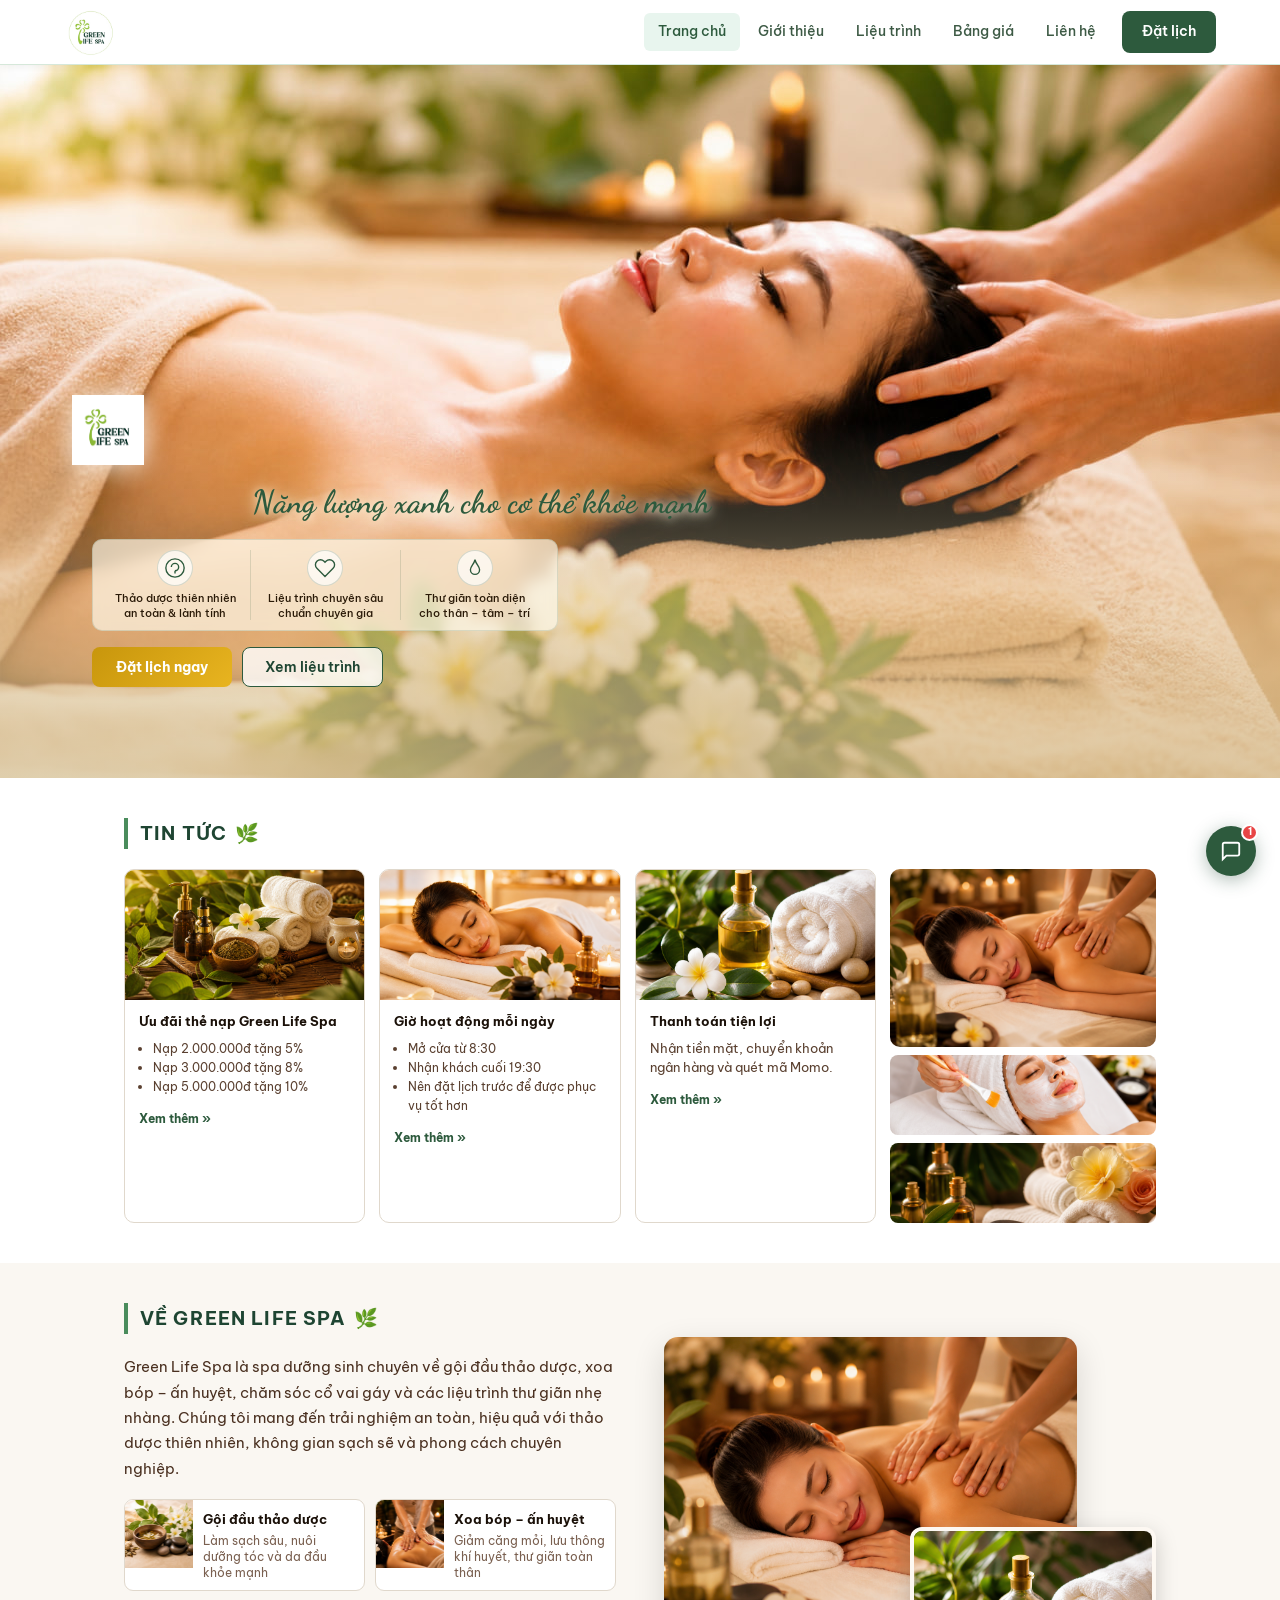
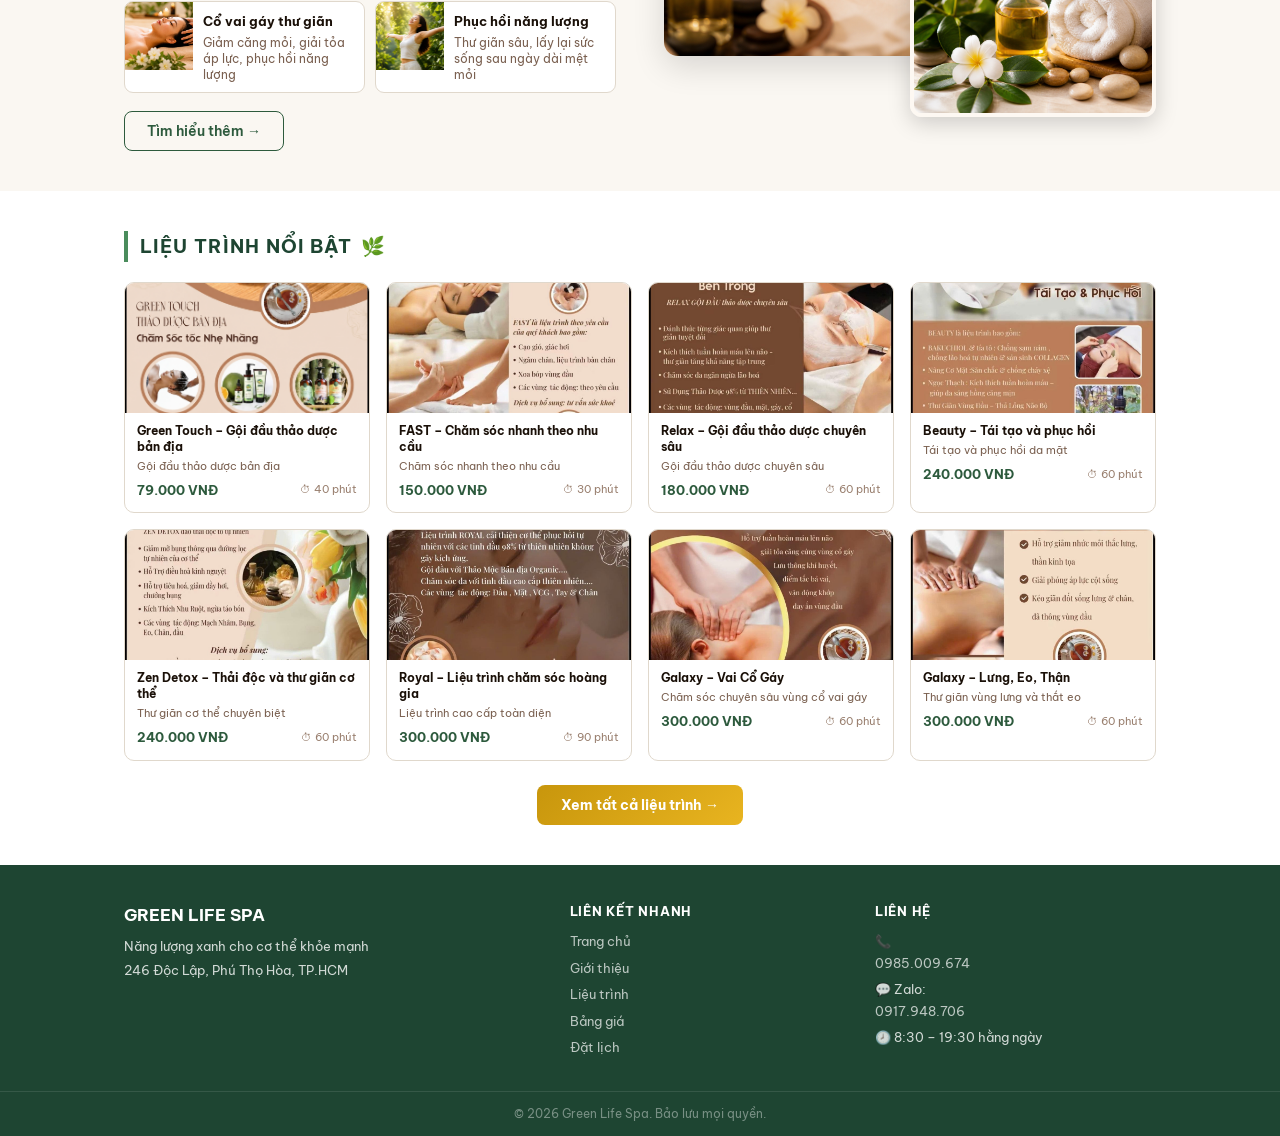
==== index.html @ a1acf661 "Replace logo image with wordmark" ====
<!DOCTYPE html>
<html lang="vi">
<head>
<meta charset="UTF-8"/>
<meta name="viewport" content="width=device-width,initial-scale=1.0"/>
<title>Green Life Spa | Năng lượng xanh cho cơ thể khỏe mạnh</title>
<meta name="description" content="Green Life Spa – spa dưỡng sinh chuyên gội đầu thảo dược, xoa bóp, ấn huyệt, chăm sóc cổ vai gáy. 246 Độc Lập, Phú Thọ Hòa, TP.HCM.">
<link rel="preconnect" href="https://fonts.googleapis.com">
<link rel="preconnect" href="https://fonts.gstatic.com" crossorigin>
<link href="https://fonts.googleapis.com/css2?family=Be+Vietnam+Pro:ital,wght@0,300;0,400;0,500;0,600;0,700;1,400;1,500&family=Playfair+Display:ital,wght@0,600;0,700;0,800;1,600&family=Dancing+Script:wght@600;700&display=swap" rel="stylesheet">
<link rel="stylesheet" href="style.css?v=2"/>
</head>
<body>

<!-- HEADER -->
<header id="siteHeader">
  <div class="header-inner">
    <a class="logo" href="#" onclick="navigate('home');return false;">
      <img src="assets/greenlife-logo.jpg" alt="Green Life Spa" class="logo-img">
    </a>
    <button class="hamburger" id="hamburger" onclick="toggleMobileMenu()" aria-label="Menu">
      <span></span><span></span><span></span>
    </button>
    <nav class="main-nav" id="mainNav">
      <a class="nav-link active" data-page="home"     href="#" onclick="navigate('home');return false;">Trang chủ</a>
      <a class="nav-link"       data-page="about"    href="#" onclick="navigate('about');return false;">Giới thiệu</a>
      <a class="nav-link"       data-page="services" href="#" onclick="navigate('services');return false;">Liệu trình</a>
      <a class="nav-link"       data-page="pricing"  href="#" onclick="navigate('pricing');return false;">Bảng giá</a>
      <a class="nav-link"       data-page="contact"  href="#" onclick="navigate('contact');return false;">Liên hệ</a>
      <a class="btn-book" href="#" onclick="navigate('contact');return false;">Đặt lịch</a>
    </nav>
  </div>
</header>

<!-- ══ PAGE: TRANG CHỦ ══ -->
<div class="page active" id="page-home">

  <!-- ── HERO: dùng ảnh composite làm nền, slogan & badges bên dưới logo ── -->
  <section class="hero3">
    <div class="hero3-bg">
      <img src="assets/spa-hero-final.png" alt="Green Life Spa" class="hero3-img">
      <div class="hero3-overlay"></div>
    </div>
    <div class="hero3-content">
      <div class="hero3-inner">

        <!-- Spacer: đẩy nội dung xuống dưới logo trong ảnh (tự ẩn trên mobile) -->
        <div class="hero3-logo-spacer"></div>

        <!-- Slogan chữ thảo -->
        <img
  src="assets/greenlife-wordmark.png"
  alt="Green Life Spa"
  class="hero3-logo-wm"
/>
        <p class="hero3-cursive">Năng lượng xanh cho cơ thể khỏe mạnh</p>

        <!-- 3 đặc điểm -->
        <div class="hero3-feats">
          <div class="h3f">
            <div class="h3f-icon">
              <svg width="22" height="22" viewBox="0 0 24 24" fill="none" stroke="#2d5a3d" stroke-width="1.5"><path d="M12 22C6.5 22 2 17.5 2 12S6.5 2 12 2s10 4.5 10 10-4.5 10-10 10z"/><path d="M8 11c0-2.2 1.8-4 4-4s4 1.8 4 4-1.8 4-4 4"/><path d="M12 15v3"/></svg>
            </div>
            <span>Thảo dược thiên nhiên<br>an toàn &amp; lành tính</span>
          </div>
          <div class="h3f-divider"></div>
          <div class="h3f">
            <div class="h3f-icon">
              <svg width="22" height="22" viewBox="0 0 24 24" fill="none" stroke="#2d5a3d" stroke-width="1.5"><path d="M20.84 4.61a5.5 5.5 0 00-7.78 0L12 5.67l-1.06-1.06a5.5 5.5 0 00-7.78 7.78l1.06 1.06L12 21.23l7.78-7.78 1.06-1.06a5.5 5.5 0 000-7.78z"/></svg>
            </div>
            <span>Liệu trình chuyên sâu<br>chuẩn chuyên gia</span>
          </div>
          <div class="h3f-divider"></div>
          <div class="h3f">
            <div class="h3f-icon">
              <svg width="22" height="22" viewBox="0 0 24 24" fill="none" stroke="#2d5a3d" stroke-width="1.5"><path d="M12 3c-1.2 5.4-5 7-5 11a5 5 0 0010 0c0-4-3.8-5.6-5-11z"/></svg>
            </div>
            <span>Thư giãn toàn diện<br>cho thân – tâm – trí</span>
          </div>
        </div>

        <div class="hero3-actions">
          <button class="btn-gold" onclick="navigate('contact')">Đặt lịch ngay</button>
          <button class="btn-outline-hero" onclick="navigate('services')">Xem liệu trình</button>
        </div>

      </div>
    </div>
    <div class="hero3-infobar">
      <div class="h3ib">
        <svg width="13" height="13" viewBox="0 0 24 24" fill="none" stroke="currentColor" stroke-width="2"><circle cx="12" cy="10" r="3"/><path d="M12 2C8.13 2 5 5.13 5 9c0 5.25 7 13 7 13s7-7.75 7-13c0-3.87-3.13-7-7-7z"/></svg>
        Slogan: Năng lượng xanh cho cơ thể khỏe mạnh
      </div>
      <div class="h3ib">
        <svg width="13" height="13" viewBox="0 0 24 24" fill="none" stroke="currentColor" stroke-width="2"><rect x="3" y="4" width="18" height="18" rx="2"/><line x1="16" y1="2" x2="16" y2="6"/><line x1="8" y1="2" x2="8" y2="6"/><line x1="3" y1="10" x2="21" y2="10"/></svg>
        Đặt lịch trước để Green Life Spa phục vụ chu đáo hơn
      </div>
    </div>
  </section>

  <!-- ── TIN TỨC ── -->
  <section class="sec-home">
    <div class="container">
      <h2 class="home-heading">TIN TỨC <span>🌿</span></h2>
      <div class="news-row">

        <article class="news-item" onclick="openModal('uu-dai')">
          <div class="ni-img"><img src="assets/spa-herbal-setup.png" alt="Ưu đãi thẻ nạp" loading="lazy"></div>
          <div class="ni-body">
            <h4>Ưu đãi thẻ nạp Green Life Spa</h4>
            <ul>
              <li>Nạp 2.000.000đ tặng 5%</li>
              <li>Nạp 3.000.000đ tặng 8%</li>
              <li>Nạp 5.000.000đ tặng 10%</li>
            </ul>
            <span class="ni-more">Xem thêm »</span>
          </div>
        </article>

        <article class="news-item" onclick="openModal('gio-mo-cua')">
          <div class="ni-img"><img src="assets/spa-relaxing.png" alt="Giờ hoạt động" loading="lazy"></div>
          <div class="ni-body">
            <h4>Giờ hoạt động mỗi ngày</h4>
            <ul>
              <li>Mở cửa từ 8:30</li>
              <li>Nhận khách cuối 19:30</li>
              <li>Nên đặt lịch trước để được phục vụ tốt hơn</li>
            </ul>
            <span class="ni-more">Xem thêm »</span>
          </div>
        </article>

        <article class="news-item" onclick="openModal('thanh-toan')">
          <div class="ni-img"><img src="assets/spa-products.png" alt="Thanh toán" loading="lazy"></div>
          <div class="ni-body">
            <h4>Thanh toán tiện lợi</h4>
            <p>Nhận tiền mặt, chuyển khoản ngân hàng và quét mã Momo.</p>
            <span class="ni-more">Xem thêm »</span>
          </div>
        </article>

        <div class="news-gallery3">
          <div class="ng3-big"><img src="assets/spa-massage.png" alt="Liệu trình massage" loading="lazy"></div>
          <div class="ng3-sm"><img src="assets/spa-facial.png" alt="Chăm sóc da mặt" loading="lazy"></div>
          <div class="ng3-sm"><img src="assets/spa-setup.png" alt="Không gian spa" loading="lazy"></div>
        </div>

      </div>
    </div>
  </section>

  <!-- ── VỀ GREEN LIFE SPA ── -->
  <section class="sec-home sec-about-bg">
    <div class="container">
      <div class="about-2col">
        <!-- Trái: chữ + features -->
        <div class="ab2-text">
          <h2 class="home-heading">VỀ GREEN LIFE SPA <span>🌿</span></h2>
          <p class="ab2-desc">Green Life Spa là spa dưỡng sinh chuyên về gội đầu thảo dược, xoa bóp – ấn huyệt, chăm sóc cổ vai gáy và các liệu trình thư giãn nhẹ nhàng. Chúng tôi mang đến trải nghiệm an toàn, hiệu quả với thảo dược thiên nhiên, không gian sạch sẽ và phong cách chuyên nghiệp.</p>
          <div class="ab2-feats">
            <div class="ab2f">
              <div class="ab2f-img"><img src="assets/spa-herbs.png" alt="Thảo dược" loading="lazy"></div>
              <div class="ab2f-txt"><b>Gội đầu thảo dược</b><small>Làm sạch sâu, nuôi dưỡng tóc và da đầu khỏe mạnh</small></div>
            </div>
            <div class="ab2f">
              <div class="ab2f-img"><img src="assets/spa-back-massage.png" alt="Xoa bóp" loading="lazy"></div>
              <div class="ab2f-txt"><b>Xoa bóp – ấn huyệt</b><small>Giảm căng mỏi, lưu thông khí huyết, thư giãn toàn thân</small></div>
            </div>
            <div class="ab2f">
              <div class="ab2f-img"><img src="assets/spa-hero.png" alt="Cổ vai gáy" loading="lazy"></div>
              <div class="ab2f-txt"><b>Cổ vai gáy thư giãn</b><small>Giảm căng mỏi, giải tỏa áp lực, phục hồi năng lượng</small></div>
            </div>
            <div class="ab2f">
              <div class="ab2f-img"><img src="assets/spa-energy.png" alt="Phục hồi năng lượng" loading="lazy"></div>
              <div class="ab2f-txt"><b>Phục hồi năng lượng</b><small>Thư giãn sâu, lấy lại sức sống sau ngày dài mệt mỏi</small></div>
            </div>
          </div>
          <button class="btn-outline" onclick="navigate('about')">Tìm hiểu thêm →</button>
        </div>
        <!-- Phải: ảnh chồng nhau -->
        <div class="ab2-imgs">
          <img class="ab2-main" src="assets/spa-massage.png" alt="Liệu trình massage">
          <img class="ab2-accent" src="assets/spa-products.png" alt="Sản phẩm thảo dược">
        </div>
      </div>
    </div>
  </section>

  <!-- ── LIỆU TRÌNH NỔI BẬT ── -->
  <section class="sec-home">
    <div class="container">
      <h2 class="home-heading">LIỆU TRÌNH NỔI BẬT <span>🌿</span></h2>
      <div class="feat-grid" id="featuredGrid"></div>
      <div class="home-cta">
        <button class="btn-gold" onclick="navigate('services')">Xem tất cả liệu trình →</button>
      </div>
    </div>
  </section>

</div><!-- /page-home -->


<!-- ══ PAGE: GIỚI THIỆU ══ -->
<div class="page" id="page-about">
  <div class="page-banner">
    <div class="container">
      <div class="breadcrumb"><a href="#" onclick="navigate('home');return false;">Trang chủ</a> / Giới thiệu</div>
      <h1>Về Green Life Spa</h1>
      <p>Spa dưỡng sinh – thư giãn tự nhiên – chuyên nghiệp</p>
    </div>
  </div>
  <div class="container page-body">

    <!-- Intro 2 cột: chữ + ảnh không gian -->
    <div class="about-hero-row">
      <div class="about-hero-text">
        <h2>Chúng tôi là ai?</h2>
        <p>Green Life Spa là spa dưỡng sinh tại <strong>246 Độc Lập, Phường Phú Thọ Hòa, TP.HCM</strong> – chuyên về gội đầu thảo dược, xoa bóp, ấn huyệt và chăm sóc các vùng cơ thể thường bị căng mỏi như cổ vai gáy, lưng, eo, tay chân.</p>
        <p>Phong cách thương hiệu: nhẹ nhàng, thư giãn, sạch sẽ, gần gũi thiên nhiên và chuyên nghiệp. Chúng tôi tạo cảm giác chăm sóc sức khỏe an toàn, dễ chịu – không phô trương.</p>
        <p>Mỗi liệu trình đều được thực hiện bằng tay, kết hợp thảo dược thiên nhiên và kỹ thuật ấn huyệt truyền thống, giúp cơ thể thư giãn sâu và phục hồi năng lượng sau một ngày dài.</p>
      </div>
      <div class="about-hero-imgs">
        <img class="ahi-main" src="assets/spa-massage.png" alt="Không gian thư giãn Green Life Spa">
        <img class="ahi-sub"  src="assets/spa-herbal-setup.png" alt="Liệu trình thảo dược">
      </div>
    </div>

    <!-- 4 giá trị cốt lõi – ảnh spa thật, không poster -->
    <div class="about-section-title">Điểm nổi bật của chúng tôi</div>
    <div class="value-grid">
      <div class="value-card">
        <div class="vc-img"><img src="assets/spa-herbs.png" alt="Thảo dược thiên nhiên"></div>
        <div class="vc-body"><h4>Thiên nhiên &amp; an toàn</h4><p>Sử dụng nguyên liệu thảo dược thiên nhiên, không hóa chất, an toàn cho mọi loại da và sức khỏe.</p></div>
      </div>
      <div class="value-card">
        <div class="vc-img"><img src="assets/spa-back-massage.png" alt="Tay nghề chuyên nghiệp"></div>
        <div class="vc-body"><h4>Tay nghề chuyên nghiệp</h4><p>Kỹ thuật viên được đào tạo bài bản về huyệt đạo và các vùng cơ thể thường bị căng mỏi.</p></div>
      </div>
      <div class="value-card">
        <div class="vc-img"><img src="assets/spa-setup.png" alt="Không gian thư thái"></div>
        <div class="vc-body"><h4>Không gian thư thái</h4><p>Không gian yên tĩnh, hài hòa, sạch sẽ – phù hợp để nghỉ ngơi và phục hồi năng lượng.</p></div>
      </div>
      <div class="value-card">
        <div class="vc-img"><img src="assets/spa-relaxing.png" alt="Tận tâm phục vụ"></div>
        <div class="vc-body"><h4>Tận tâm phục vụ</h4><p>Luôn lắng nghe và tư vấn phù hợp với tình trạng sức khỏe của từng khách hàng.</p></div>
      </div>
    </div>

    <!-- Thông tin liên hệ -->
    <div class="contact-bar-full">
      <div>📍 246 Độc Lập, Phường Phú Thọ Hòa, TP.HCM</div>
      <div>📞 <a href="tel:0985009674">0985.009.674</a></div>
      <div>💬 Zalo: <a href="https://zalo.me/0917948706">0917.948.706</a></div>
      <div>🕗 8:30 – 19:30 hằng ngày</div>
    </div>
    <div class="sec-cta">
      <button class="btn-green" onclick="navigate('contact')">Đặt lịch ngay →</button>
    </div>

  </div>
</div>


<!-- ══ PAGE: LIỆU TRÌNH (gộp cả Menu) ══ -->
<div class="page" id="page-services">
  <div class="page-banner">
    <div class="container">
      <div class="breadcrumb"><a href="#" onclick="navigate('home');return false;">Trang chủ</a> / Liệu trình</div>
      <h1>Tất cả liệu trình</h1>
      <p>10 liệu trình chăm sóc sức khỏe nhẹ nhàng, tự nhiên và chuyên nghiệp</p>
    </div>
  </div>
  <div class="container page-body">
    <div class="services-full" id="servicesFull"></div>

    <!-- Thông tin bổ sung (trước là Menu) -->
    <div class="menu-info-row" style="margin-top:40px">
      <div class="mi-card">
        <h4>🎁 Gói tín dụng ưu đãi</h4>
        <ul>
          <li>Nạp từ 2.000.000đ → <b>ưu đãi 5%</b></li>
          <li>Nạp từ 3.000.000đ → <b>ưu đãi 8%</b></li>
          <li>Nạp từ 5.000.000đ → <b>ưu đãi 10%</b></li>
        </ul>
      </div>
      <div class="mi-card">
        <h4>💳 Thanh toán</h4>
        <ul>
          <li>Tiền mặt</li>
          <li>Chuyển khoản ngân hàng</li>
          <li>Momo</li>
        </ul>
      </div>
      <div class="mi-card">
        <h4>🕗 Giờ hoạt động</h4>
        <ul>
          <li>Mở cửa: <b>8:30</b> hằng ngày</li>
          <li>Nhận khách cuối: <b>19:30</b></li>
          <li>Nên đặt lịch trước</li>
        </ul>
      </div>
    </div>

    <div class="sec-cta">
      <button class="btn-green" onclick="navigate('contact')">Đặt lịch ngay →</button>
    </div>
  </div>
</div>


<!-- ══ PAGE: BẢNG GIÁ ══ -->
<div class="page" id="page-pricing">
  <div class="page-banner">
    <div class="container">
      <div class="breadcrumb"><a href="#" onclick="navigate('home');return false;">Trang chủ</a> / Bảng giá</div>
      <h1>Bảng giá dịch vụ</h1>
      <p>Minh bạch – Rõ ràng – Không phát sinh chi phí ẩn</p>
    </div>
  </div>
  <div class="container page-body">
    <div class="price-wrap" id="priceWrap"></div>
    <div class="price-note">
      <svg width="15" height="15" viewBox="0 0 24 24" fill="none" stroke="currentColor" stroke-width="2"><circle cx="12" cy="12" r="10"/><path d="M12 16v-4M12 8h.01"/></svg>
      Giá trên chưa bao gồm dịch vụ bổ sung (chườm thảo dược, ngải cứu, hồng quang cứu). Kỹ thuật viên sẽ tư vấn trước mỗi buổi chăm sóc.
    </div>
    <div class="credit-section">
      <h3>Gói tín dụng ưu đãi</h3>
      <div class="credit-cards">
        <div class="credit-card"><div class="cc-amount">2.000.000 VNĐ</div><div class="cc-bonus">Tặng thêm 5%</div><button class="btn-outline-sm" onclick="navigate('contact')">Đăng ký</button></div>
        <div class="credit-card cc-featured"><div class="cc-badge">Phổ biến</div><div class="cc-amount">3.000.000 VNĐ</div><div class="cc-bonus">Tặng thêm 8%</div><button class="btn-green-sm" onclick="navigate('contact')">Đăng ký</button></div>
        <div class="credit-card"><div class="cc-amount">5.000.000 VNĐ</div><div class="cc-bonus">Tặng thêm 10%</div><button class="btn-outline-sm" onclick="navigate('contact')">Đăng ký</button></div>
      </div>
    </div>
    <div class="sec-cta"><button class="btn-green" onclick="navigate('contact')">Đặt lịch ngay →</button></div>
  </div>
</div>




<!-- ══ PAGE: LIÊN HỆ ══ -->
<div class="page" id="page-contact">
  <div class="page-banner">
    <div class="container">
      <div class="breadcrumb"><a href="#" onclick="navigate('home');return false;">Trang chủ</a> / Liên hệ</div>
      <h1>Liên hệ &amp; Đặt lịch</h1>
      <p>Đặt lịch trước để Green Life Spa chuẩn bị tốt nhất cho bạn</p>
    </div>
  </div>
  <div class="container page-body">
    <div class="contact-grid">
      <div class="contact-info">
        <h3>Thông tin liên hệ</h3>
        <div class="ci-list">
          <div class="ci-item"><span>📍</span><div><b>Địa chỉ</b><br>246 Độc Lập, Phường Phú Thọ Hòa, TP. Hồ Chí Minh</div></div>
          <div class="ci-item"><span>📞</span><div><b>Điện thoại</b><br><a href="tel:0985009674">0985.009.674</a></div></div>
          <div class="ci-item"><span>💬</span><div><b>Zalo</b><br><a href="https://zalo.me/0917948706">0917.948.706</a></div></div>
          <div class="ci-item"><span>📘</span><div><b>Fanpage</b><br><a href="https://facebook.com" target="_blank" rel="noopener">Green Life Spa</a></div></div>
          <div class="ci-item"><span>🕗</span><div><b>Giờ mở cửa</b><br>8:30 – nhận khách cuối 19:30 hằng ngày</div></div>
        </div>
        <div class="map-box">
          <div class="map-pin">📍</div>
          <p>246 Độc Lập, Phú Thọ Hòa, TP.HCM</p>
          <a href="https://maps.google.com/?q=246+Doc+Lap+Phu+Tho+Hoa+HCM" target="_blank" rel="noopener" class="btn-outline-sm">Xem trên Google Maps →</a>
        </div>
      </div>
      <form class="booking-form" onsubmit="handleSubmit(event)">
        <h3>Giữ lịch trước</h3>
        <div class="form-row-2">
          <div class="fg"><label>Họ và tên *</label><input type="text" placeholder="Tên của bạn" required></div>
          <div class="fg"><label>Số điện thoại *</label><input type="tel" placeholder="Nhập số điện thoại" required></div>
        </div>
        <div class="fg"><label>Dịch vụ quan tâm</label>
          <select>
            <option value="">-- Chọn dịch vụ --</option>
            <option>Green Touch – Gội đầu thảo dược bản địa (79.000 VNĐ)</option>
            <option>FAST – Chăm sóc nhanh theo nhu cầu (150.000 VNĐ)</option>
            <option>Relax – Gội đầu thảo dược chuyên sâu (180.000 VNĐ)</option>
            <option>Beauty – Tái tạo và phục hồi (240.000 VNĐ)</option>
            <option>Zen Detox – Thư giãn cơ thể (240.000 VNĐ)</option>
            <option>Royal – Chăm sóc hoàng gia (300.000 VNĐ)</option>
            <option>Galaxy – Vai Cổ Gáy (300.000 VNĐ)</option>
            <option>Galaxy – Lưng, Eo, Thận (300.000 VNĐ)</option>
            <option>Galaxy – Thông Kinh Lạc Chân &amp; Tay (300.000 VNĐ)</option>
            <option>VIP – Chăm sóc toàn thân chuyên sâu (600.000 VNĐ)</option>
            <option>Cần tư vấn thêm</option>
          </select>
        </div>
        <div class="form-row-2">
          <div class="fg"><label>Ngày muốn đặt</label><input type="date"></div>
          <div class="fg"><label>Khung giờ mong muốn</label><input type="text" placeholder="Ví dụ: 15:00"></div>
        </div>
        <div class="fg"><label>Ghi chú</label><textarea rows="3" placeholder="Ví dụ: đau cổ vai gáy, muốn gội đầu thảo dược..."></textarea></div>
        <button type="submit" class="btn-green full">Gửi yêu cầu đặt lịch</button>
        <p class="form-note">Spa sẽ liên hệ xác nhận sớm nhất. Hotline: <a href="tel:0985009674">0985.009.674</a></p>
      </form>
    </div>
  </div>
</div>


<!-- FOOTER -->
<footer class="footer">
  <div class="container footer-grid">
    <div><div class="footer-brand">GREEN LIFE SPA</div><p>Năng lượng xanh cho cơ thể khỏe mạnh</p><p>246 Độc Lập, Phú Thọ Hòa, TP.HCM</p></div>
    <div><h5>Liên kết nhanh</h5>
      <a href="#" onclick="navigate('home');return false;">Trang chủ</a>
      <a href="#" onclick="navigate('about');return false;">Giới thiệu</a>
      <a href="#" onclick="navigate('services');return false;">Liệu trình</a>
      <a href="#" onclick="navigate('pricing');return false;">Bảng giá</a>
      <a href="#" onclick="navigate('contact');return false;">Đặt lịch</a>
    </div>
    <div><h5>Liên hệ</h5>
      <p>📞 <a href="tel:0985009674">0985.009.674</a></p>
      <p>💬 Zalo: <a href="https://zalo.me/0917948706">0917.948.706</a></p>
      <p>🕗 8:30 – 19:30 hằng ngày</p>
    </div>
  </div>
  <div class="footer-bottom">© 2026 Green Life Spa. Bảo lưu mọi quyền.</div>
</footer>

<!-- TOAST -->
<div class="toast" id="toast"></div>

<!-- MODAL -->
<div class="modal-overlay" id="modalOverlay" onclick="closeModal()">
  <div class="modal-box" onclick="event.stopPropagation()">
    <button class="modal-close" onclick="closeModal()">✕</button>
    <div id="modalContent"></div>
  </div>
</div>

<!-- AI CHAT FAB -->
<div class="chat-fab" id="chatFab" onclick="toggleChat()">
  <svg width="22" height="22" viewBox="0 0 24 24" fill="none" stroke="currentColor" stroke-width="2"><path d="M21 15a2 2 0 01-2 2H7l-4 4V5a2 2 0 012-2h14a2 2 0 012 2z"/></svg>
  <span class="chat-badge" id="chatBadge">1</span>
</div>
<div class="chat-widget" id="chatWidget">
  <div class="cw-header">
    <div class="cw-logo">GL</div>
    <div class="cw-info"><div class="cw-name">Green Life Spa</div><div class="cw-status"><span class="online-dot"></span>Trợ lý tư vấn</div></div>
    <button class="cw-close" onclick="toggleChat()">✕</button>
  </div>
  <div class="cw-msgs" id="cwMsgs">
    <div class="cw-msg bot"><div class="cw-av">GL</div><div class="cw-bubble">Dạ chào mình! Em là trợ lý tư vấn của <strong>Green Life Spa</strong>.<br><br>Mình cần hỏi về dịch vụ, bảng giá hay muốn đặt lịch ạ? 🌿</div></div>
  </div>
  <div class="cw-quick" id="cwQuick">
    <button onclick="quickAsk('Bảng giá dịch vụ?')">Bảng giá</button>
    <button onclick="quickAsk('Mỏi cổ vai gáy nên làm gì?')">Cổ vai gáy</button>
    <button onclick="quickAsk('Có khuyến mãi gì không?')">Khuyến mãi</button>
    <button onclick="quickAsk('Tôi muốn đặt lịch')">Đặt lịch</button>
  </div>
  <div class="cw-input-row">
    <textarea id="cwInput" placeholder="Nhắn gì đó..." rows="1"
      onkeydown="if(event.key==='Enter'&&!event.shiftKey){event.preventDefault();sendChat();}"
      oninput="this.style.height='auto';this.style.height=Math.min(this.scrollHeight,88)+'px'"></textarea>
    <button class="cw-send" onclick="sendChat()">
      <svg width="15" height="15" viewBox="0 0 24 24" fill="currentColor"><path d="M2 21l21-9L2 3v7l15 2-15 2v7z"/></svg>
    </button>
  </div>
</div>

<script src="script.js"></script>
</body>
</html>
---- style.css ----
/* GREEN LIFE SPA – style.css v2 */
*,*::before,*::after{box-sizing:border-box;margin:0;padding:0}
:root{
  --g:#1e4532;--gm:#2d5a3d;--gs:#4a8c5c;--gl:#e8f5ee;--gp:#f4faf6;
  --gold:#b8860b;--txt:#1a2e1e;--tm:#3d5a45;--mu:#6b8872;
  --bd:#d6e8da;--r:10px;--sh:0 2px 12px rgba(30,69,50,.08);
}
html{scroll-behavior:smooth}
body{font-family:'Be Vietnam Pro','Segoe UI',sans-serif;color:var(--txt);background:#fff;line-height:1.65}

/* ── HEADER ── */
#siteHeader{position:sticky;top:0;z-index:500;background:#fff;border-bottom:.5px solid var(--bd);box-shadow:0 1px 8px rgba(0,0,0,.06)}
.header-inner{max-width:1200px;margin:0 auto;padding:0 24px;height:64px;display:flex;align-items:center;gap:16px}
.logo{display:flex;align-items:center;text-decoration:none;flex-shrink:0}
.logo-img{height:52px;width:auto;object-fit:contain}
.main-nav{display:flex;align-items:center;gap:4px;margin-left:auto}
.nav-link{padding:7px 14px;border-radius:6px;font-size:14px;font-weight:500;color:var(--tm);text-decoration:none;transition:all .15s;white-space:nowrap}
.nav-link:hover,.nav-link.active{color:var(--gm);background:var(--gl)}
.btn-book{margin-left:8px;padding:9px 20px;border-radius:8px;background:var(--gm);color:#fff;font-size:14px;font-weight:600;text-decoration:none;transition:background .15s}
.btn-book:hover{background:var(--g)}
.hamburger{display:none;flex-direction:column;gap:5px;padding:8px;border:none;background:none;cursor:pointer;margin-left:auto}
.hamburger span{display:block;width:22px;height:2px;background:var(--txt);border-radius:2px}
@media(max-width:820px){
  .hamburger{display:flex}
  .main-nav{display:none;flex-direction:column;align-items:stretch;position:absolute;top:64px;left:0;right:0;background:#fff;border-bottom:.5px solid var(--bd);padding:12px 16px 16px;box-shadow:0 4px 12px rgba(0,0,0,.08);z-index:499}
  .main-nav.open{display:flex}
  .nav-link{padding:10px 12px}
  .btn-book{margin:8px 0 0;text-align:center;display:block;padding:11px}
}

/* ── PAGES ── */
.page{display:none}
.page.active{display:block}

/* ══════════════════════════════════════════════════
   HERO – MOBILE FIRST
   Mobile: ảnh trên (relative) + content nền kem dưới
   Desktop: ảnh nền absolute + spacer + content đè lên
   ══════════════════════════════════════════════════ */

/* BASE (mobile) */
section.hero3{background:#faf6ee;overflow:hidden}
.hero3-bg{position:relative;height:260px;overflow:hidden}
.hero3-bg img.hero3-img{position:absolute;inset:0;width:100%;height:100%;object-fit:cover;object-position:left top;display:block}
.hero3-bg .hero3-overlay{display:none}
.hero3-content{position:relative;z-index:2;background:#faf6ee}
.hero3-inner{padding:20px 24px 28px}
.hero3-logo-spacer{display:none}
.hero3-cursive{font-family:'Dancing Script',cursive;font-size:22px;font-weight:700;color:#2d5a3d;line-height:1.45;margin:0 0 14px;white-space:nowrap}
.hero3-feats{display:flex;gap:0;background:rgba(255,252,238,.95);border:.5px solid rgba(45,90,61,.15);border-radius:10px;padding:10px 8px;margin-bottom:14px}
.h3f{flex:1;display:flex;flex-direction:column;align-items:center;text-align:center;gap:5px;padding:0 2px}
.h3f-icon{width:30px;height:30px;border-radius:50%;border:1.5px solid rgba(45,90,61,.2);background:rgba(255,255,255,.7);display:flex;align-items:center;justify-content:center}
.h3f span{font-size:10px;font-weight:500;color:#2a1a08;line-height:1.3}
.h3f-divider{width:1px;align-self:stretch;background:rgba(45,90,61,.15);margin:0 4px;flex-shrink:0}
.hero3-actions{display:flex;gap:10px}
.hero3-actions .btn-gold,.hero3-actions .btn-outline-hero{flex:1;text-align:center}
.hero3-infobar{background:#1e4532;display:flex;flex-direction:column}
.h3ib{display:flex;align-items:center;gap:7px;padding:8px 16px;font-size:11.5px;color:rgba(255,255,255,.88);border-bottom:.5px solid rgba(255,255,255,.1)}
.h3ib:last-child{border-bottom:none}

/* DESKTOP */
@media(min-width:769px){
  section.hero3{position:relative;min-height:560px}
  .hero3-bg{position:absolute;inset:0;height:100%}
  .hero3-bg img.hero3-img{object-position:left top}
  .hero3-bg .hero3-overlay{
    display:block;position:absolute;inset:0;
    background:linear-gradient(to bottom,transparent 0%,transparent 50%,rgba(235,215,170,.35) 70%,rgba(225,205,160,.6) 85%,rgba(215,195,150,.72) 100%)
  }
  .hero3-content{background:transparent;min-height:560px;display:flex;align-items:flex-start}
  .hero3-inner{padding:0 56px 52px 72px;max-width:48%;width:48%}
  .hero3-logo-spacer{display:block;height:330px}
  .hero3-cursive{font-size:clamp(24px,3vw,32px);text-shadow:0 0 18px rgba(255,248,225,.98),0 1px 8px rgba(255,244,212,.9);white-space:nowrap}
  .hero3-feats{background:rgba(255,252,238,.65);backdrop-filter:blur(8px);padding:10px 14px;margin-bottom:16px}
  .h3f{min-width:88px;padding:0 4px}
  .h3f-icon{width:36px;height:36px}
  .h3f span{font-size:11px}
  .h3f-divider{margin:0 6px}
  .hero3-actions .btn-gold,.hero3-actions .btn-outline-hero{flex:none}
  .hero3-infobar{flex-direction:row}
  .h3ib{border-bottom:none;border-right:.5px solid rgba(255,255,255,.1);padding:9px 24px;font-size:12.5px;flex:1;min-width:180px}
  .h3ib:last-child{border-right:none}
}

/* ── BUTTONS ── */
.btn-gold{background:linear-gradient(135deg,#c8960c,#e8b420);color:#fff;border:none;border-radius:8px;padding:11px 24px;font-size:14px;font-weight:700;cursor:pointer;font-family:inherit;transition:all .2s}
.btn-gold:hover{background:linear-gradient(135deg,#a87a08,#c8960c)}
.btn-outline-hero{background:rgba(255,255,255,.8);color:var(--g);border:1.5px solid var(--gm);border-radius:8px;padding:10px 22px;font-size:14px;font-weight:600;cursor:pointer;font-family:inherit}
.btn-green{background:var(--gm);color:#fff;border:none;border-radius:8px;padding:11px 24px;font-size:14px;font-weight:600;cursor:pointer;font-family:inherit;transition:background .15s}
.btn-green:hover{background:var(--g)}
.btn-green.full{width:100%;padding:13px}
.btn-outline{background:transparent;color:var(--gm);border:.5px solid var(--gm);border-radius:8px;padding:10px 22px;font-size:14px;font-weight:600;cursor:pointer;font-family:inherit}
.btn-outline:hover{background:var(--gl)}
.btn-outline-sm{display:inline-block;background:transparent;color:var(--gm);border:.5px solid var(--gm);border-radius:6px;padding:7px 14px;font-size:12.5px;font-weight:600;cursor:pointer;text-decoration:none;font-family:inherit}

/* ── CONTAINER / SECTIONS ── */
.container{max-width:1080px;margin:0 auto;padding:0 24px}
.sec-home{padding:40px 0;background:#fff}
.sec-about-bg{background:#faf7f2}
.home-heading{font-size:clamp(15px,2vw,19px);font-weight:700;color:#1e4532;margin-bottom:20px;display:flex;align-items:center;gap:8px;text-transform:uppercase;letter-spacing:.06em;border-left:4px solid #4a8c5c;padding-left:12px}
.sec-cta{text-align:center;margin-top:24px}

/* ── TIN TỨC ── */
.news-row{display:grid;grid-template-columns:1fr;gap:14px}
@media(min-width:600px){.news-row{grid-template-columns:1fr 1fr}}
@media(min-width:900px){.news-row{grid-template-columns:repeat(3,1fr) 1.1fr}}
.news-item{background:#fff;border:.5px solid #e0d8cc;border-radius:10px;overflow:hidden;cursor:pointer;transition:box-shadow .2s,transform .18s}
.news-item:hover{box-shadow:0 6px 22px rgba(30,69,50,.1);transform:translateY(-2px)}
.ni-img{height:130px;overflow:hidden;background:#e8ddd0}
.ni-img img{width:100%;height:100%;object-fit:cover;display:block;transition:transform .35s}
.news-item:hover .ni-img img{transform:scale(1.05)}
.ni-body{padding:13px 14px}
.ni-body h4{font-size:13px;font-weight:700;color:#1a1008;margin-bottom:8px;line-height:1.35}
.ni-body ul{padding-left:14px;font-size:12px;color:#5a4030;margin-bottom:8px;line-height:1.6}
.ni-body p{font-size:12.5px;color:#5a4030;margin-bottom:8px;line-height:1.55}
.ni-more{font-size:11.5px;color:var(--gm);font-weight:700}
.news-gallery3{display:grid;grid-template-columns:1fr 1fr;gap:8px}
.ng3-big{border-radius:10px;overflow:hidden;height:130px;grid-column:1/-1}
.ng3-big img,.ng3-sm img{width:100%;height:100%;object-fit:cover;display:block}
.ng3-sm{border-radius:8px;overflow:hidden;height:90px}
@media(min-width:900px){
  .news-gallery3{display:flex;flex-direction:column;gap:8px}
  .ng3-big{height:178px;grid-column:auto}
  .ng3-sm{height:80px}
}

/* ── VỀ SPA ── */
.about-2col{display:grid;grid-template-columns:1fr;gap:28px}
@media(min-width:860px){.about-2col{grid-template-columns:1fr 1fr;gap:48px;align-items:center}}
.ab2-desc{font-size:14.5px;color:#4a3020;margin-bottom:18px;line-height:1.75}
.ab2-feats{display:grid;grid-template-columns:1fr 1fr;gap:10px;margin-bottom:18px}
@media(max-width:480px){.ab2-feats{grid-template-columns:1fr}}
.ab2f{display:flex;align-items:flex-start;gap:0;background:#fff;border:.5px solid #e0d8cc;border-radius:9px;overflow:hidden}
.ab2f-img{width:68px;height:68px;flex-shrink:0;overflow:hidden}
.ab2f-img img{width:100%;height:100%;object-fit:cover;display:block}
.ab2f-txt{padding:9px 10px;display:flex;flex-direction:column;gap:3px}
.ab2f-txt b{display:block;font-size:12.5px;font-weight:700;color:#1a1008}
.ab2f-txt small{font-size:11.5px;color:#7a6050;line-height:1.4}
.ab2-imgs{position:relative;height:280px}
@media(min-width:860px){.ab2-imgs{height:380px}}
.ab2-main{position:absolute;top:0;left:0;width:84%;height:84%;object-fit:cover;border-radius:14px;box-shadow:0 10px 32px rgba(0,0,0,.14);display:block}
.ab2-accent{position:absolute;bottom:0;right:0;width:50%;height:50%;object-fit:cover;border-radius:12px;box-shadow:0 6px 22px rgba(0,0,0,.18);border:4px solid #fdf8f2;display:block}

/* ── FEATURED GRID ── */
.feat-grid{display:grid;grid-template-columns:repeat(2,1fr);gap:12px}
@media(min-width:860px){.feat-grid{grid-template-columns:repeat(4,1fr);gap:16px}}
.feat-card{background:#fff;border:.5px solid #e0d8cc;border-radius:10px;overflow:hidden;cursor:pointer;transition:box-shadow .2s,transform .18s}
.feat-card:hover{box-shadow:0 6px 20px rgba(30,69,50,.12);transform:translateY(-2px)}
.feat-img{height:130px;overflow:hidden;background:#e8ddd0}
.feat-img img{width:100%;height:100%;object-fit:cover;display:block;transition:transform .35s}
.feat-card:hover .feat-img img{transform:scale(1.05)}
.feat-body{padding:10px 12px 12px}
.feat-name{font-size:12px;font-weight:700;color:#1a1008;margin-bottom:3px;line-height:1.3}
.feat-sub{font-size:10.5px;color:#7a6050;margin-bottom:5px}
.feat-meta{display:flex;justify-content:space-between;align-items:center}
.feat-price{font-size:12.5px;font-weight:700;color:#2d5a3d}
.feat-time{font-size:10.5px;color:#9a8070}
.home-cta{text-align:center;margin-top:24px}

/* ── PAGE BANNER – nền gradient đẹp ── */
.page-banner{
  background:linear-gradient(135deg,#d4ead9 0%,#e8f5ee 50%,#f0f9f2 100%);
  padding:32px 24px;
  border-bottom:none;
  box-shadow:0 2px 12px rgba(45,90,61,.08)
}
.page-banner .container{max-width:1080px;margin:0 auto}
.page-banner h1{font-size:clamp(22px,4vw,34px);font-weight:700;color:var(--g);margin:8px 0 6px}
.page-banner p{font-size:14px;color:var(--mu)}
.breadcrumb{font-size:13px;color:var(--mu);margin-bottom:6px}
.breadcrumb a{color:var(--gm);text-decoration:none}

/* PAGE BODY – nền chung có đốm mờ */
.page-body{
  padding:32px 24px;
  background:
    radial-gradient(ellipse at 10% 20%,rgba(45,90,61,.04) 0%,transparent 50%),
    radial-gradient(ellipse at 90% 80%,rgba(45,90,61,.03) 0%,transparent 50%),
    #fff
}

/* ── GIỚI THIỆU ── */
.about-hero-row{display:grid;grid-template-columns:1fr;gap:24px;margin-bottom:36px}
@media(min-width:700px){.about-hero-row{grid-template-columns:1fr 1fr;gap:36px;align-items:center}}
.about-hero-text h2{font-size:20px;font-weight:700;color:var(--g);margin-bottom:12px}
.about-hero-text p{font-size:14px;color:#4a3020;line-height:1.75;margin-bottom:10px}
.about-hero-imgs{position:relative;height:220px}
@media(min-width:700px){.about-hero-imgs{height:340px}}
.ahi-main{position:absolute;top:0;left:0;width:85%;height:85%;object-fit:cover;border-radius:12px;box-shadow:0 8px 28px rgba(0,0,0,.12);display:block}
.ahi-sub{position:absolute;bottom:0;right:0;width:48%;height:48%;object-fit:cover;border-radius:10px;box-shadow:0 6px 20px rgba(0,0,0,.15);border:3px solid #fff;display:block}
.about-section-title{font-size:13px;font-weight:700;color:var(--gm);text-transform:uppercase;letter-spacing:.1em;margin-bottom:18px;padding-left:12px;border-left:3px solid var(--gm)}
.value-grid{display:grid;grid-template-columns:1fr 1fr;gap:14px;margin-bottom:28px}
@media(min-width:800px){.value-grid{grid-template-columns:repeat(4,1fr)}}
.value-card{border:.5px solid #e0d4c8;border-radius:10px;overflow:hidden;background:#fff}
.vc-img{width:100%;height:140px;overflow:hidden;background:#e8ddd0}
.vc-img img{width:100%;height:100%;object-fit:cover;display:block}
.vc-body{padding:12px 14px 14px}
.vc-body h4{font-size:13px;font-weight:700;color:#1a1008;margin-bottom:5px}
.vc-body p{font-size:12px;color:#6b5040;line-height:1.55;margin:0}
.contact-bar-full{display:flex;flex-wrap:wrap;gap:10px 24px;background:var(--gp);border:.5px solid var(--bd);border-radius:var(--r);padding:16px 20px;font-size:13.5px;color:var(--tm);margin-bottom:22px}
.contact-bar-full a{color:var(--gm);text-decoration:none;font-weight:600}

/* ── LIỆU TRÌNH ── */
.services-full{display:grid;grid-template-columns:1fr;gap:16px}
@media(min-width:600px){.services-full{grid-template-columns:1fr 1fr}}
@media(min-width:900px){.services-full{grid-template-columns:repeat(3,1fr)}}
.sf-card{border:.5px solid var(--bd);border-radius:var(--r);overflow:hidden;cursor:pointer;transition:box-shadow .2s,transform .15s;background:#fff}
.sf-card:hover{box-shadow:0 4px 20px rgba(30,69,50,.12);transform:translateY(-2px)}
.sf-thumb{height:160px;position:relative;overflow:hidden;background:#d4c4b0}
.sf-thumb img{width:100%;height:100%;object-fit:cover;display:block}
.sf-thumb-overlay{position:absolute;inset:0;background:linear-gradient(transparent 40%,rgba(30,69,50,.55))}
.sf-price-tag{position:absolute;bottom:10px;right:10px;background:#fff;color:var(--gm);font-size:13px;font-weight:700;padding:4px 12px;border-radius:12px}
.sf-body{padding:14px}
.sf-body h3{font-size:14px;font-weight:700;color:var(--txt);margin-bottom:4px}
.sf-time{font-size:12px;color:var(--gm);font-weight:600;margin-bottom:7px}
.sf-body p{font-size:12.5px;color:var(--mu);line-height:1.5}
.sf-btn{margin-top:10px;display:inline-block;font-size:12px;font-weight:600;color:var(--gm);cursor:pointer}

/* ── BẢNG GIÁ ── */
.price-wrap{border:.5px solid var(--bd);border-radius:var(--r);overflow:hidden;font-size:13px;overflow-x:auto}
.pt-row{display:grid;grid-template-columns:36px 1fr 80px 110px;align-items:center;border-bottom:.5px solid var(--bd)}
.pt-row:last-child{border-bottom:none}
.pt-row:not(.pt-head):hover{background:var(--gp)}
.pt-row.pt-head{background:var(--g);color:#fff;font-size:11px;font-weight:700;letter-spacing:.04em;text-transform:uppercase}
.pt-row.pt-highlight{background:#fffbf0}
.pt-cell{padding:10px 12px}
.pt-num{text-align:center;color:var(--mu);font-size:12px;border-right:.5px solid var(--bd);padding:10px 6px}
.pt-row.pt-head .pt-num{border-right-color:rgba(255,255,255,.15);color:#fff}
.pt-name b{font-weight:600;color:var(--txt)}
.pt-name small{display:block;font-size:11px;color:var(--mu);margin-top:2px}
.pt-time{font-size:12px;color:var(--mu)}
.pt-price{font-weight:700;color:var(--gm);text-align:right;padding-right:14px}
.pt-row.pt-head .pt-price{color:#fff}
.pt-tag{display:inline-block;font-size:9.5px;font-weight:600;padding:1px 6px;border-radius:8px;margin-left:5px;background:var(--gl);color:var(--gm)}
.pt-tag.gold{background:#fef3cd;color:var(--gold)}
.price-note{display:flex;align-items:flex-start;gap:8px;margin-top:12px;font-size:12.5px;color:var(--mu);background:var(--gp);padding:11px 14px;border-radius:var(--r);border-left:3px solid var(--gm)}
.price-note svg{flex-shrink:0;margin-top:2px;stroke:var(--gm)}
.credit-section{margin-top:32px}
.credit-section h3{font-size:17px;font-weight:700;text-align:center;margin-bottom:18px}
.credit-cards{display:grid;grid-template-columns:1fr;gap:14px}
@media(min-width:600px){.credit-cards{grid-template-columns:repeat(3,1fr)}}
.credit-card{border:.5px solid var(--bd);border-radius:var(--r);padding:20px;text-align:center;background:#fff;position:relative}
.cc-featured{border-color:var(--gm);border-width:2px}
.cc-badge{position:absolute;top:-10px;left:50%;transform:translateX(-50%);background:var(--gm);color:#fff;font-size:11px;font-weight:700;padding:2px 12px;border-radius:10px}
.cc-amount{font-size:17px;font-weight:700;color:var(--g);margin-bottom:5px}
.cc-bonus{font-size:13.5px;color:var(--gm);font-weight:600;margin-bottom:14px}

/* ── MENU INFO ── */
.menu-info-row{display:grid;grid-template-columns:1fr;gap:12px;margin-top:28px}
@media(min-width:640px){.menu-info-row{grid-template-columns:repeat(3,1fr)}}
.mi-card{border:.5px solid var(--bd);border-radius:var(--r);padding:16px 18px;background:#fff}
.mi-card h4{font-size:13.5px;font-weight:700;margin-bottom:10px;padding-bottom:8px;border-bottom:.5px solid var(--bd)}
.mi-card ul{list-style:none;font-size:13px;color:var(--tm)}
.mi-card ul li{padding:3px 0 3px 12px;position:relative}
.mi-card ul li::before{content:'';position:absolute;left:0;top:10px;width:4px;height:4px;border-radius:50%;background:var(--gm)}

/* ── LIÊN HỆ ── */
.contact-grid{display:grid;grid-template-columns:1fr;gap:22px}
@media(min-width:700px){.contact-grid{grid-template-columns:1fr 1.4fr}}
.contact-info h3,.booking-form h3{font-size:16px;font-weight:700;margin-bottom:16px;padding-bottom:10px;border-bottom:.5px solid var(--bd)}
.ci-list{display:flex;flex-direction:column}
.ci-item{display:flex;align-items:flex-start;gap:10px;padding:10px 0;border-bottom:.5px solid var(--bd);font-size:13.5px;color:var(--tm);line-height:1.5}
.ci-item:last-child{border-bottom:none}
.ci-item span{font-size:17px;flex-shrink:0}
.ci-item a{color:var(--gm);text-decoration:none;font-weight:600}
.map-box{background:var(--gp);border:.5px solid var(--bd);border-radius:var(--r);padding:16px;text-align:center;margin-top:14px}
.map-pin{font-size:26px;margin-bottom:7px}
.map-box p{font-size:13.5px;color:var(--mu);margin-bottom:10px}
.booking-form{border:.5px solid var(--bd);border-radius:var(--r);padding:22px;background:#fff}
.form-row-2{display:grid;grid-template-columns:1fr;gap:0}
@media(min-width:500px){.form-row-2{grid-template-columns:1fr 1fr;gap:12px}}
.fg{display:flex;flex-direction:column;gap:5px;margin-bottom:12px}
.fg label{font-size:12.5px;font-weight:500;color:var(--tm)}
.fg input,.fg select,.fg textarea{border:.5px solid var(--bd);border-radius:7px;padding:9px 12px;font-size:13.5px;font-family:inherit;color:var(--txt);background:#fff;outline:none;transition:border-color .15s}
.fg input:focus,.fg select:focus,.fg textarea:focus{border-color:var(--gm)}
.fg textarea{resize:vertical}
.form-note{font-size:12px;color:var(--mu);text-align:center;margin-top:8px}
.form-note a{color:var(--gm);text-decoration:none;font-weight:600}

/* ── ABOUT HOME ICONS ── */
.about-icons{display:grid;grid-template-columns:1fr 1fr;gap:10px;margin-bottom:18px}
@media(max-width:480px){.about-icons{grid-template-columns:1fr}}
.ai-item{display:flex;align-items:flex-start;gap:0;background:#fff;border:.5px solid #e0d8cc;border-radius:8px;overflow:hidden}
.ai-img{width:68px;height:68px;flex-shrink:0;overflow:hidden;background:#e8ddd0}
.ai-img img{width:100%;height:100%;object-fit:cover;display:block}
.ai-item>div:last-child{padding:9px 10px}
.ai-item b{display:block;font-size:12.5px;font-weight:700;color:var(--txt);margin-bottom:2px}
.ai-item small{font-size:11.5px;color:var(--mu);line-height:1.4}

/* ── FOOTER ── */
.footer{background:var(--g);color:rgba(255,255,255,.8);padding:36px 0 0}
.footer-grid{display:grid;grid-template-columns:1fr;gap:24px;padding:0 24px 28px}
@media(min-width:640px){.footer-grid{grid-template-columns:1.5fr 1fr 1fr}}
.footer-brand{font-size:17px;font-weight:700;color:#fff;margin-bottom:7px}
.footer p{font-size:13px;margin-bottom:3px}
.footer h5{font-size:12.5px;font-weight:700;color:#fff;margin-bottom:10px;text-transform:uppercase;letter-spacing:.06em}
.footer a{display:block;color:rgba(255,255,255,.7);text-decoration:none;font-size:13px;margin-bottom:5px}
.footer a:hover{color:#fff}
.footer-bottom{border-top:.5px solid rgba(255,255,255,.1);text-align:center;padding:12px;font-size:12px;color:rgba(255,255,255,.4)}

/* ── TOAST & MODAL ── */
.toast{position:fixed;bottom:90px;left:50%;transform:translateX(-50%) translateY(12px);background:var(--g);color:#fff;padding:11px 20px;border-radius:8px;font-size:13.5px;opacity:0;pointer-events:none;transition:opacity .3s,transform .3s;z-index:1000;white-space:nowrap;box-shadow:0 4px 16px rgba(0,0,0,.2)}
.toast.show{opacity:1;transform:translateX(-50%) translateY(0)}
.modal-overlay{position:fixed;inset:0;background:rgba(0,0,0,.45);z-index:800;display:none;align-items:center;justify-content:center;padding:16px}
.modal-overlay.open{display:flex}
.modal-box{background:#fff;border-radius:14px;max-width:540px;width:100%;max-height:88vh;overflow-y:auto;position:relative;box-shadow:0 16px 48px rgba(0,0,0,.2)}
.modal-close{position:absolute;top:12px;right:12px;background:var(--bd);border:none;border-radius:50%;width:28px;height:28px;cursor:pointer;font-size:14px;display:flex;align-items:center;justify-content:center;z-index:1}
.modal-thumb{height:180px;border-radius:14px 14px 0 0;overflow:hidden}
.modal-body{padding:20px 22px}
.modal-body h2{font-size:19px;font-weight:700;margin-bottom:6px}
.modal-meta{display:flex;gap:10px;margin-bottom:14px;flex-wrap:wrap}
.modal-tag{background:var(--gl);color:var(--gm);font-size:12px;font-weight:600;padding:2px 9px;border-radius:10px}
.modal-body h4{font-size:13.5px;font-weight:700;margin:12px 0 7px}
.modal-body p{font-size:13.5px;color:var(--tm);line-height:1.65;margin-bottom:9px}
.modal-body ul{padding-left:15px;font-size:13.5px;color:var(--tm);line-height:1.6}
.modal-body ul li{margin-bottom:4px}
.modal-cta{margin-top:18px}

/* ── AI CHAT WIDGET ── */
.chat-fab{position:fixed;bottom:24px;right:24px;width:50px;height:50px;border-radius:50%;background:var(--gm);color:#fff;display:flex;align-items:center;justify-content:center;cursor:pointer;box-shadow:0 4px 18px rgba(30,69,50,.35);z-index:700;transition:transform .2s,background .15s}
.chat-fab:hover{background:var(--g);transform:scale(1.06)}
.chat-badge{position:absolute;top:-2px;right:-2px;width:17px;height:17px;background:#e84545;color:#fff;font-size:10px;font-weight:700;border-radius:50%;display:flex;align-items:center;justify-content:center;border:2px solid #fff}
.chat-widget{position:fixed;bottom:84px;right:24px;width:340px;height:490px;background:#fff;border-radius:16px;border:.5px solid var(--bd);box-shadow:0 8px 40px rgba(0,0,0,.15);display:flex;flex-direction:column;z-index:699;overflow:hidden;transform:scale(.9) translateY(14px);opacity:0;pointer-events:none;transform-origin:bottom right;transition:transform .25s cubic-bezier(.34,1.56,.64,1),opacity .2s}
.chat-widget.open{transform:scale(1) translateY(0);opacity:1;pointer-events:all}
@media(max-width:480px){.chat-widget{width:calc(100vw - 14px);right:7px;bottom:76px}}
.cw-header{background:var(--g);padding:12px 14px;display:flex;align-items:center;gap:9px;flex-shrink:0}
.cw-logo{width:30px;height:30px;border-radius:50%;background:rgba(255,255,255,.2);display:flex;align-items:center;justify-content:center;font-size:10px;font-weight:700;color:#fff;flex-shrink:0}
.cw-name{font-size:13.5px;font-weight:600;color:#fff}
.cw-status{font-size:11px;color:rgba(255,255,255,.7)}
.online-dot{display:inline-block;width:6px;height:6px;border-radius:50%;background:#4ade80;margin-right:4px}
.cw-close{margin-left:auto;background:none;border:none;cursor:pointer;color:rgba(255,255,255,.75);padding:4px;font-size:14px}
.cw-msgs{flex:1;overflow-y:auto;padding:12px;display:flex;flex-direction:column;gap:8px;scroll-behavior:smooth}
.cw-msg{display:flex;gap:6px;max-width:90%}
.cw-msg.user{align-self:flex-end;flex-direction:row-reverse}
.cw-av{width:24px;height:24px;border-radius:50%;background:var(--g);color:#fff;font-size:9.5px;font-weight:700;display:flex;align-items:center;justify-content:center;flex-shrink:0;margin-top:2px}
.cw-msg.user .cw-av{background:var(--bd);color:var(--mu)}
.cw-bubble{padding:8px 11px;font-size:13px;line-height:1.55;color:var(--txt);background:#f3f4f6;border-radius:4px 12px 12px 12px}
.cw-msg.user .cw-bubble{background:var(--g);color:#fff;border-radius:12px 4px 12px 12px}
.typing-dots{display:flex;gap:3px;padding:3px 2px;align-items:center}
.typing-dots span{width:6px;height:6px;border-radius:50%;background:var(--mu);opacity:.4;animation:tdot 1.2s infinite}
.typing-dots span:nth-child(2){animation-delay:.2s}
.typing-dots span:nth-child(3){animation-delay:.4s}
@keyframes tdot{0%,80%,100%{opacity:.4;transform:scale(1)}40%{opacity:1;transform:scale(1.2)}}
.cw-quick{display:flex;flex-wrap:wrap;gap:5px;padding:3px 12px 7px}
.cw-quick button{background:var(--gp);border:.5px solid var(--bd);border-radius:12px;padding:4px 10px;font-size:11.5px;color:var(--gm);cursor:pointer;font-family:inherit}
.cw-input-row{display:flex;gap:7px;padding:8px 11px;border-top:.5px solid var(--bd);align-items:flex-end}
.cw-input-row textarea{flex:1;border:.5px solid var(--bd);border-radius:16px;padding:7px 11px;font-size:13px;font-family:inherit;resize:none;outline:none;min-height:33px;max-height:84px;line-height:1.4;color:var(--txt);background:#fff;transition:border-color .15s}
.cw-input-row textarea:focus{border-color:var(--gm)}
.cw-send{width:31px;height:31px;border-radius:50%;background:var(--g);border:none;cursor:pointer;display:flex;align-items:center;justify-content:center;color:#fff;flex-shrink:0}

/* ── Thumbnail fallback ── */
.t-green-touch{background:linear-gradient(135deg,#b0d8be,#6db88a)}
.t-fast{background:linear-gradient(135deg,#fce9a0,#f5cc50)}
.t-relax{background:linear-gradient(135deg,#c5d8fc,#8ab0f0)}
.t-beauty{background:linear-gradient(135deg,#f9c6d0,#f090a4)}
.t-zendetox{background:linear-gradient(135deg,#d4e8c4,#96c878)}
.t-royal{background:linear-gradient(135deg,#fde9c0,#f5c060)}
.t-galaxy-neck{background:linear-gradient(135deg,#c8d8f4,#7898d8)}
.t-galaxy-back{background:linear-gradient(135deg,#d8c4e8,#a878c8)}
.t-galaxy-legs{background:linear-gradient(135deg,#c4e0d4,#70b898)}
.t-vip{background:linear-gradient(135deg,#e8d8c0,#c8a878)}

/* ── Slogan: căn giữa theo logo ── */
@media(min-width:755px){
  .hero3-cursive { margin-left: 180px; }
  .hero3-feats { margin-left: 20px; }
  .hero3-actions { margin-left: 20px; }
}

/* ── Nền riêng từng trang ── */
#page-services .page-body{background:radial-gradient(ellipse at 80% 10%,rgba(72,140,92,.05) 0%,transparent 40%),#f8fcf9}
#page-pricing .page-body{background:linear-gradient(180deg,#f4faf6 0%,#fff 200px)}
#page-contact .page-body{background:radial-gradient(ellipse at 20% 50%,rgba(45,90,61,.04) 0%,transparent 45%),linear-gradient(180deg,#f4faf6 0%,#fff 150px)}
#page-about .about-hero-row{background:#fff;border-radius:14px;padding:28px;box-shadow:0 2px 14px rgba(30,69,50,.06);border:.5px solid #e8f2ea}
/* ── Hero logo wordmark ── */
.hero3-logo-wm {
  display: block;
  height: 54px;
  width: auto;
  object-fit: contain;
  margin-bottom: 10px;
  filter: drop-shadow(0 2px 14px rgba(255,255,255,.85));
}
@media(min-width:769px){
  .hero3-logo-wm { height: 70px; margin-bottom: 14px; }
}

/* ── Chatbot: fix mobile ── */
/* Ngăn iOS Safari zoom khi focus textarea */
.cw-input-row textarea { touch-action: manipulation; }

/* Smooth scroll trong messages */
.cw-msgs { -webkit-overflow-scrolling: touch; }

@media(max-width:600px){
  /* FAB tránh home indicator iPhone */
  .chat-fab {
    bottom: calc(16px + env(safe-area-inset-bottom, 0px));
    right: 16px;
    width: 48px;
    height: 48px;
  }

  /* Widget: dùng dvh để tự co khi bàn phím mở */
  .chat-widget {
    width: calc(100vw - 20px);
    left: 10px;
    right: 10px;
    bottom: calc(72px + env(safe-area-inset-bottom, 0px));
    height: min(480px, calc(100dvh - 108px));
    max-height: calc(100dvh - 108px);
    border-radius: 16px;
  }

  /* QUAN TRỌNG: font ≥16px ngăn iOS tự zoom khi gõ */
  .cw-input-row textarea { font-size: 16px; }

  /* Toast tránh home indicator */
  .toast {
    bottom: calc(76px + env(safe-area-inset-bottom, 0px));
    white-space: normal;
    text-align: center;
    max-width: calc(100vw - 40px);
  }
}
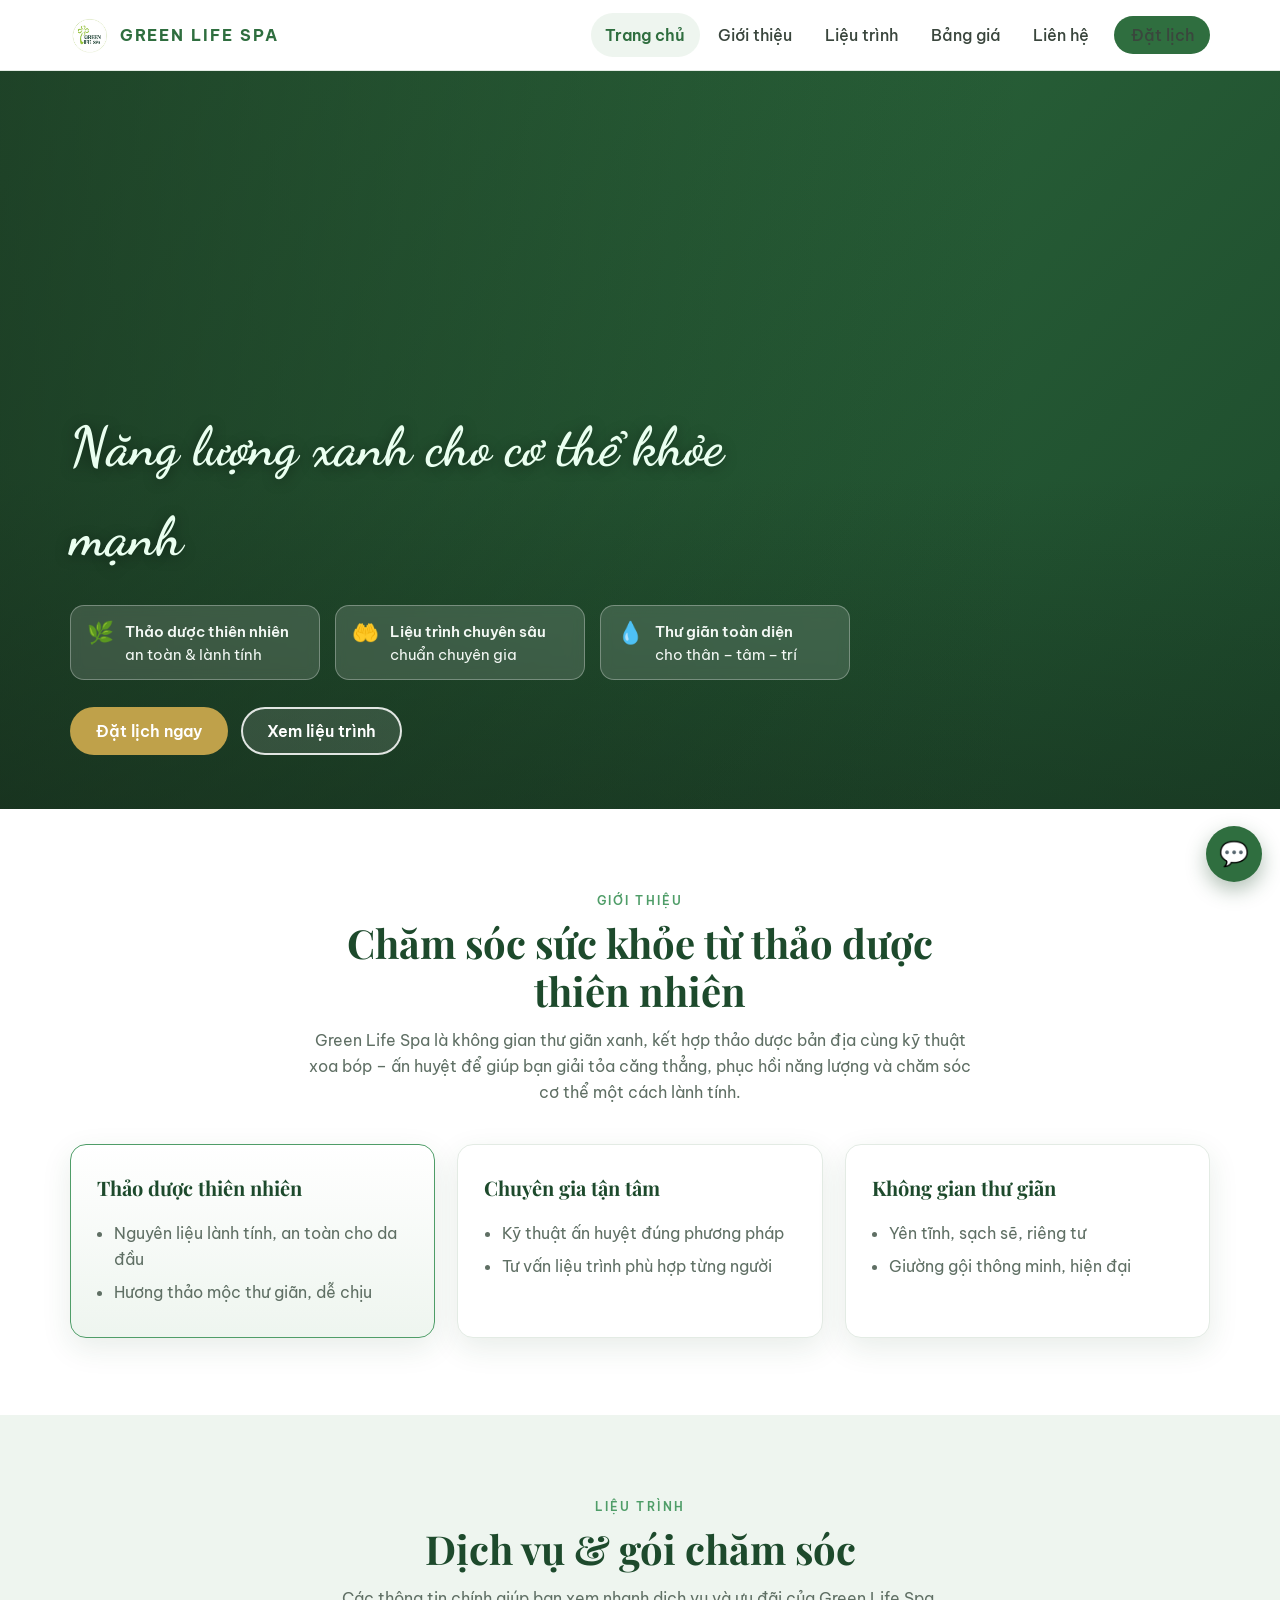
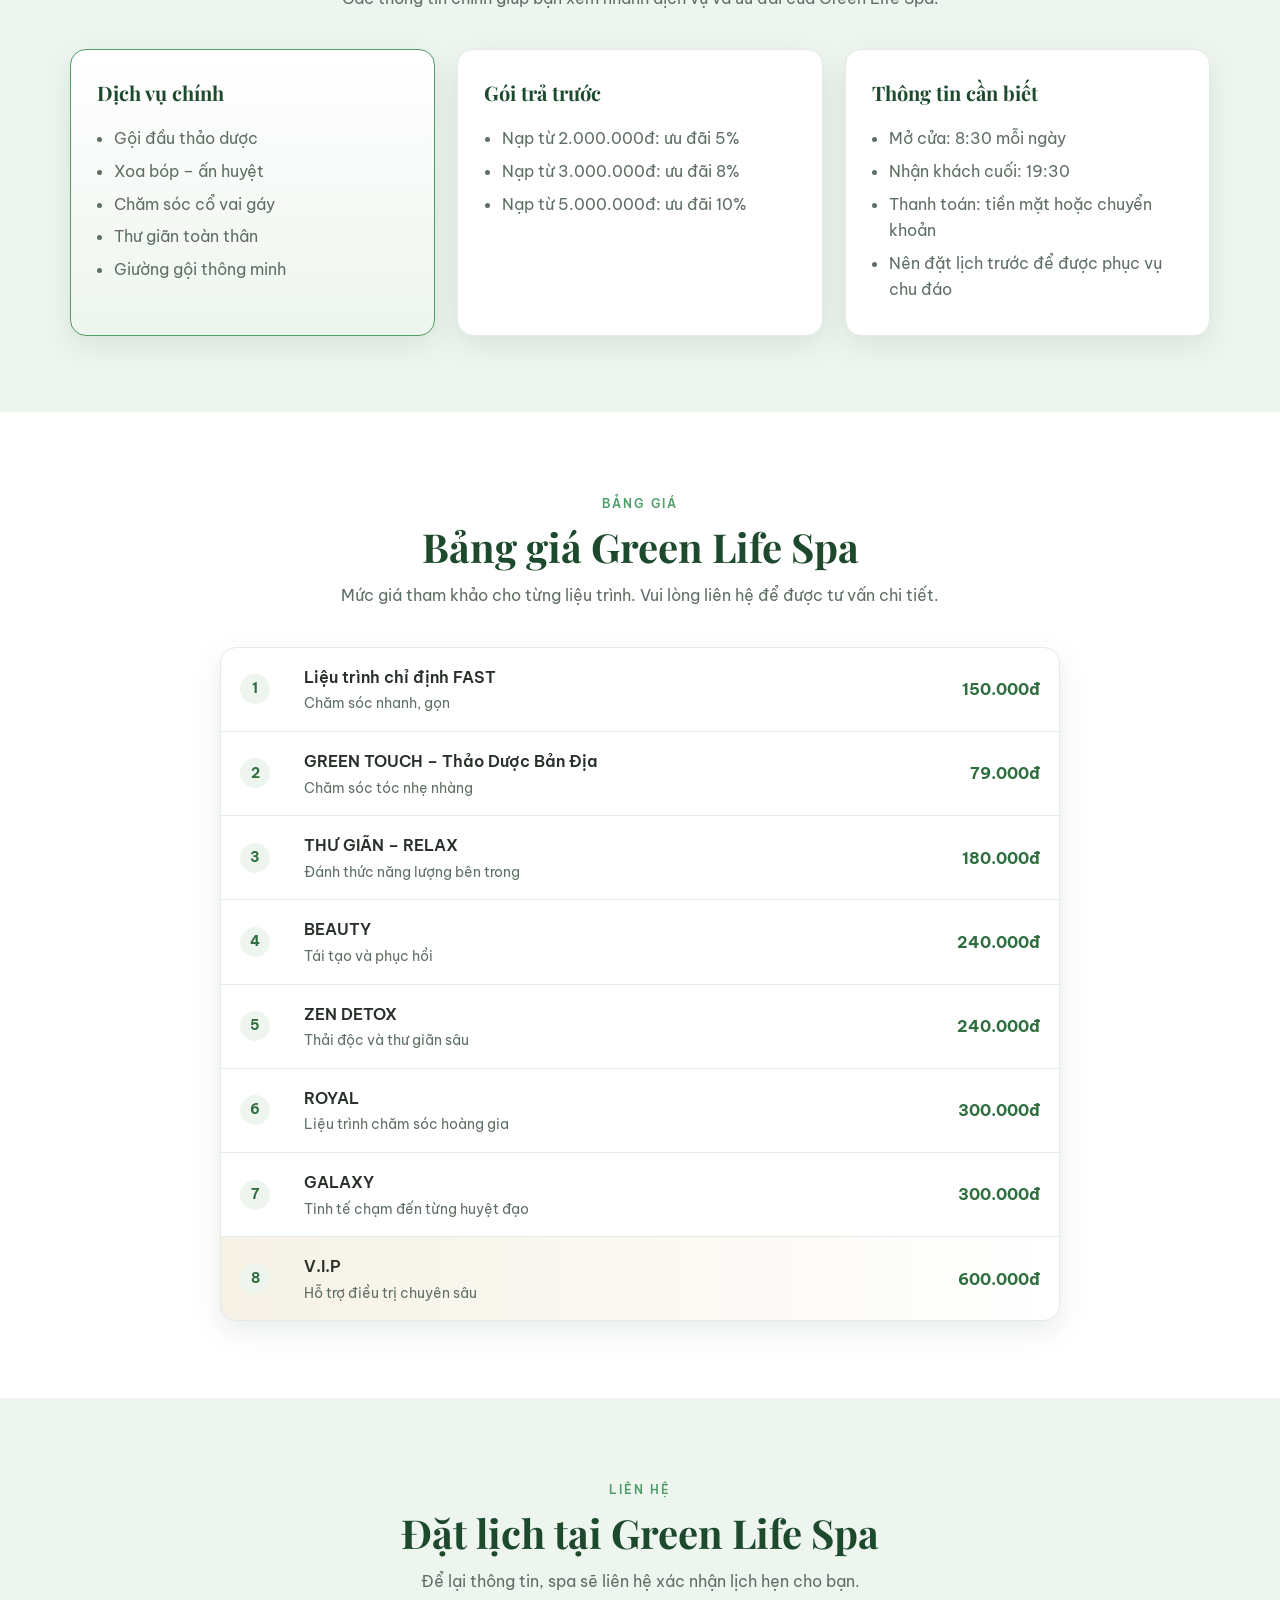
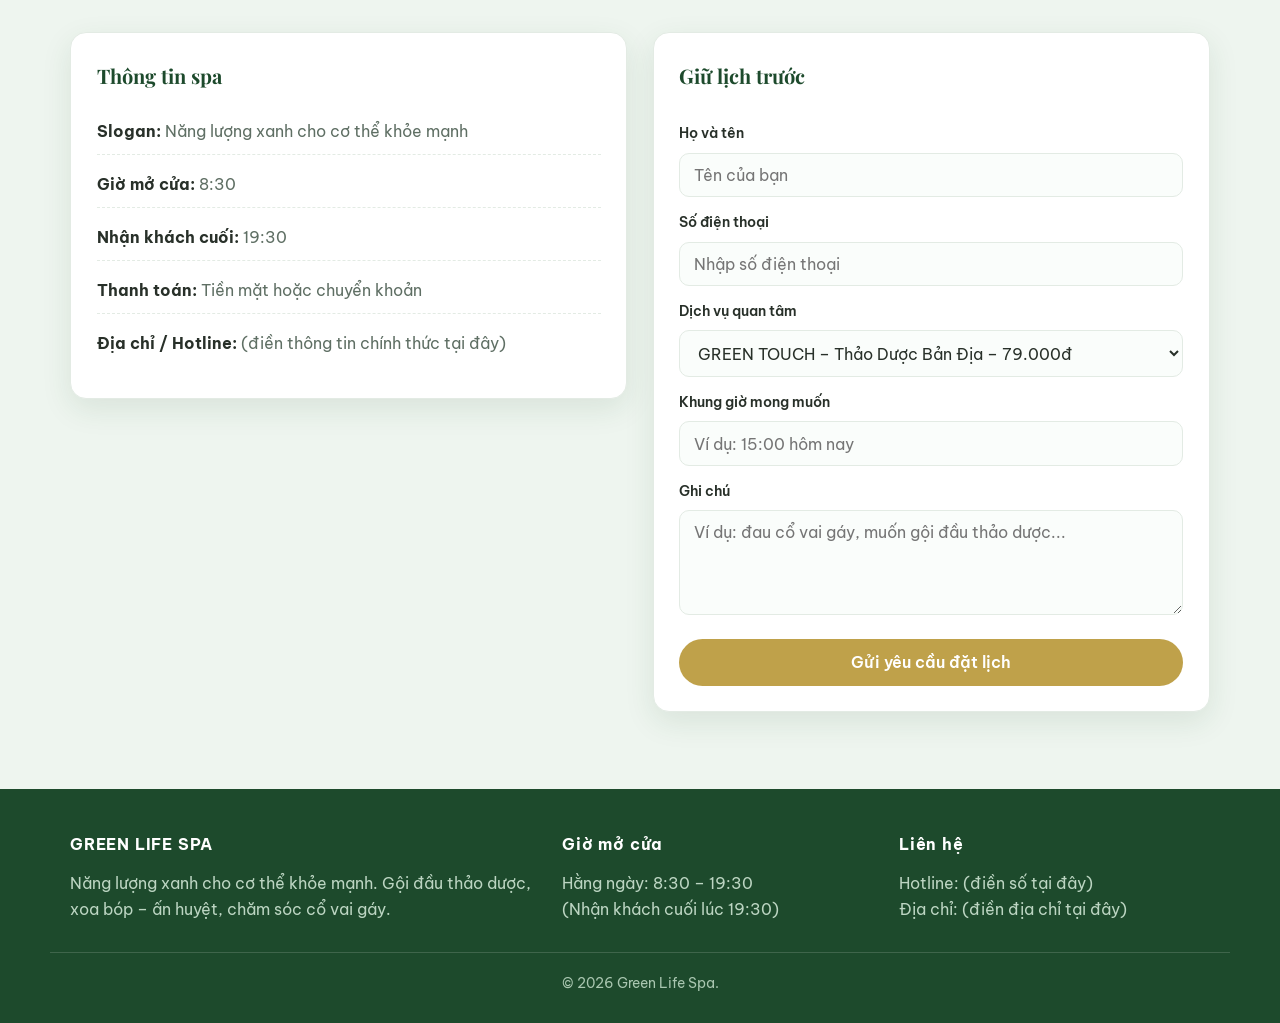
==== commit 0c13eb30: "Update index.html" ====
--- a/index.html
+++ b/index.html
@@ -1,465 +1,271 @@
 <!DOCTYPE html>
 <html lang="vi">
 <head>
-<meta charset="UTF-8"/>
-<meta name="viewport" content="width=device-width,initial-scale=1.0"/>
-<title>Green Life Spa | Năng lượng xanh cho cơ thể khỏe mạnh</title>
-<meta name="description" content="Green Life Spa – spa dưỡng sinh chuyên gội đầu thảo dược, xoa bóp, ấn huyệt, chăm sóc cổ vai gáy. 246 Độc Lập, Phú Thọ Hòa, TP.HCM.">
-<link rel="preconnect" href="https://fonts.googleapis.com">
-<link rel="preconnect" href="https://fonts.gstatic.com" crossorigin>
-<link href="https://fonts.googleapis.com/css2?family=Be+Vietnam+Pro:ital,wght@0,300;0,400;0,500;0,600;0,700;1,400;1,500&family=Playfair+Display:ital,wght@0,600;0,700;0,800;1,600&family=Dancing+Script:wght@600;700&display=swap" rel="stylesheet">
-<link rel="stylesheet" href="style.css?v=2"/>
+  <meta charset="UTF-8" />
+  <meta name="viewport" content="width=device-width, initial-scale=1.0" />
+  <title>Green Life Spa | Năng lượng xanh cho cơ thể khỏe mạnh</title>
+  <meta name="description" content="Green Life Spa - gội đầu thảo dược, xoa bóp - ấn huyệt, chăm sóc cổ vai gáy, thư giãn toàn thân." />
+  <link rel="preconnect" href="https://fonts.googleapis.com" />
+  <link rel="preconnect" href="https://fonts.gstatic.com" crossorigin />
+  <link href="https://fonts.googleapis.com/css2?family=Be+Vietnam+Pro:wght@400;500;600;700&family=Dancing+Script:wght@600;700&family=Playfair+Display:wght@600;700&display=swap" rel="stylesheet" />
+  <link rel="stylesheet" href="style.css" />
 </head>
 <body>
 
-<!-- HEADER -->
-<header id="siteHeader">
-  <div class="header-inner">
-    <a class="logo" href="#" onclick="navigate('home');return false;">
-      <img src="assets/greenlife-logo.jpg" alt="Green Life Spa" class="logo-img">
-    </a>
-    <button class="hamburger" id="hamburger" onclick="toggleMobileMenu()" aria-label="Menu">
-      <span></span><span></span><span></span>
-    </button>
-    <nav class="main-nav" id="mainNav">
-      <a class="nav-link active" data-page="home"     href="#" onclick="navigate('home');return false;">Trang chủ</a>
-      <a class="nav-link"       data-page="about"    href="#" onclick="navigate('about');return false;">Giới thiệu</a>
-      <a class="nav-link"       data-page="services" href="#" onclick="navigate('services');return false;">Liệu trình</a>
-      <a class="nav-link"       data-page="pricing"  href="#" onclick="navigate('pricing');return false;">Bảng giá</a>
-      <a class="nav-link"       data-page="contact"  href="#" onclick="navigate('contact');return false;">Liên hệ</a>
-      <a class="btn-book" href="#" onclick="navigate('contact');return false;">Đặt lịch</a>
-    </nav>
-  </div>
-</header>
-
-<!-- ══ PAGE: TRANG CHỦ ══ -->
-<div class="page active" id="page-home">
-
-  <!-- ── HERO: dùng ảnh composite làm nền, slogan & badges bên dưới logo ── -->
-  <section class="hero3">
-    <div class="hero3-bg">
-      <img src="assets/spa-hero-final.png" alt="Green Life Spa" class="hero3-img">
-      <div class="hero3-overlay"></div>
+  <!-- ===== HEADER / NAV ===== -->
+  <header class="site-header">
+    <div class="nav container">
+      <a class="brand" href="#trang-chu">
+        <img class="brand-logo" src="assets/greenlife-logo.jpg" alt="Logo Green Life Spa" />
+        <span class="brand-name">GREEN LIFE SPA</span>
+      </a>
+
+      <button class="nav-toggle" aria-label="Mở menu" aria-expanded="false">
+        <span></span><span></span><span></span>
+      </button>
+
+      <nav class="nav-menu" id="nav-menu">
+        <a href="#trang-chu" class="active">Trang chủ</a>
+        <a href="#gioi-thieu">Giới thiệu</a>
+        <a href="#lieu-trinh">Liệu trình</a>
+        <a href="#bang-gia">Bảng giá</a>
+        <a href="#lien-he">Liên hệ</a>
+        <a href="#dat-lich" class="btn btn-primary nav-cta">Đặt lịch</a>
+      </nav>
     </div>
-    <div class="hero3-content">
-      <div class="hero3-inner">
-
-        <!-- Spacer: đẩy nội dung xuống dưới logo trong ảnh (tự ẩn trên mobile) -->
-        <div class="hero3-logo-spacer"></div>
-
-        <!-- Slogan chữ thảo -->
-        <img
-  src="assets/greenlife-wordmark.png"
-  alt="Green Life Spa"
-  class="hero3-logo-wm"
-/>
-        <p class="hero3-cursive">Năng lượng xanh cho cơ thể khỏe mạnh</p>
-
-        <!-- 3 đặc điểm -->
-        <div class="hero3-feats">
-          <div class="h3f">
-            <div class="h3f-icon">
-              <svg width="22" height="22" viewBox="0 0 24 24" fill="none" stroke="#2d5a3d" stroke-width="1.5"><path d="M12 22C6.5 22 2 17.5 2 12S6.5 2 12 2s10 4.5 10 10-4.5 10-10 10z"/><path d="M8 11c0-2.2 1.8-4 4-4s4 1.8 4 4-1.8 4-4 4"/><path d="M12 15v3"/></svg>
-            </div>
-            <span>Thảo dược thiên nhiên<br>an toàn &amp; lành tính</span>
-          </div>
-          <div class="h3f-divider"></div>
-          <div class="h3f">
-            <div class="h3f-icon">
-              <svg width="22" height="22" viewBox="0 0 24 24" fill="none" stroke="#2d5a3d" stroke-width="1.5"><path d="M20.84 4.61a5.5 5.5 0 00-7.78 0L12 5.67l-1.06-1.06a5.5 5.5 0 00-7.78 7.78l1.06 1.06L12 21.23l7.78-7.78 1.06-1.06a5.5 5.5 0 000-7.78z"/></svg>
-            </div>
-            <span>Liệu trình chuyên sâu<br>chuẩn chuyên gia</span>
-          </div>
-          <div class="h3f-divider"></div>
-          <div class="h3f">
-            <div class="h3f-icon">
-              <svg width="22" height="22" viewBox="0 0 24 24" fill="none" stroke="#2d5a3d" stroke-width="1.5"><path d="M12 3c-1.2 5.4-5 7-5 11a5 5 0 0010 0c0-4-3.8-5.6-5-11z"/></svg>
-            </div>
-            <span>Thư giãn toàn diện<br>cho thân – tâm – trí</span>
+  </header>
+
+  <main>
+    <!-- ===== HERO ===== -->
+    <section id="trang-chu" class="hero">
+      <div class="hero-inner container">
+        <p class="hero-slogan">Năng lượng xanh cho cơ thể khỏe mạnh</p>
+
+        <div class="hero-features">
+          <div class="feature">
+            <span class="feature-ic">🌿</span>
+            <p><b>Thảo dược thiên nhiên</b>an toàn &amp; lành tính</p>
+          </div>
+          <div class="feature">
+            <span class="feature-ic">🤲</span>
+            <p><b>Liệu trình chuyên sâu</b>chuẩn chuyên gia</p>
+          </div>
+          <div class="feature">
+            <span class="feature-ic">💧</span>
+            <p><b>Thư giãn toàn diện</b>cho thân – tâm – trí</p>
           </div>
         </div>
 
-        <div class="hero3-actions">
-          <button class="btn-gold" onclick="navigate('contact')">Đặt lịch ngay</button>
-          <button class="btn-outline-hero" onclick="navigate('services')">Xem liệu trình</button>
+        <div class="hero-cta">
+          <a href="#dat-lich" class="btn btn-gold">Đặt lịch ngay</a>
+          <a href="#lieu-trinh" class="btn btn-ghost">Xem liệu trình</a>
         </div>
-
+      </div>
+    </section>
+
+    <!-- ===== GIỚI THIỆU ===== -->
+    <section id="gioi-thieu" class="section">
+      <div class="container section-head">
+        <span class="eyebrow">Giới thiệu</span>
+        <h2>Chăm sóc sức khỏe từ thảo dược thiên nhiên</h2>
+        <p>Green Life Spa là không gian thư giãn xanh, kết hợp thảo dược bản địa cùng kỹ thuật xoa bóp – ấn huyệt để giúp bạn giải tỏa căng thẳng, phục hồi năng lượng và chăm sóc cơ thể một cách lành tính.</p>
+      </div>
+
+      <div class="container card-grid">
+        <article class="card highlight">
+          <h3>Thảo dược thiên nhiên</h3>
+          <ul>
+            <li>Nguyên liệu lành tính, an toàn cho da đầu</li>
+            <li>Hương thảo mộc thư giãn, dễ chịu</li>
+          </ul>
+        </article>
+        <article class="card">
+          <h3>Chuyên gia tận tâm</h3>
+          <ul>
+            <li>Kỹ thuật ấn huyệt đúng phương pháp</li>
+            <li>Tư vấn liệu trình phù hợp từng người</li>
+          </ul>
+        </article>
+        <article class="card">
+          <h3>Không gian thư giãn</h3>
+          <ul>
+            <li>Yên tĩnh, sạch sẽ, riêng tư</li>
+            <li>Giường gội thông minh, hiện đại</li>
+          </ul>
+        </article>
+      </div>
+    </section>
+
+    <!-- ===== LIỆU TRÌNH / DỊCH VỤ ===== -->
+    <section id="lieu-trinh" class="section tint">
+      <div class="container section-head">
+        <span class="eyebrow">Liệu trình</span>
+        <h2>Dịch vụ &amp; gói chăm sóc</h2>
+        <p>Các thông tin chính giúp bạn xem nhanh dịch vụ và ưu đãi của Green Life Spa.</p>
+      </div>
+
+      <div class="container card-grid">
+        <article class="card highlight">
+          <h3>Dịch vụ chính</h3>
+          <ul>
+            <li>Gội đầu thảo dược</li>
+            <li>Xoa bóp – ấn huyệt</li>
+            <li>Chăm sóc cổ vai gáy</li>
+            <li>Thư giãn toàn thân</li>
+            <li>Giường gội thông minh</li>
+          </ul>
+        </article>
+        <article class="card">
+          <h3>Gói trả trước</h3>
+          <ul>
+            <li>Nạp từ 2.000.000đ: ưu đãi 5%</li>
+            <li>Nạp từ 3.000.000đ: ưu đãi 8%</li>
+            <li>Nạp từ 5.000.000đ: ưu đãi 10%</li>
+          </ul>
+        </article>
+        <article class="card">
+          <h3>Thông tin cần biết</h3>
+          <ul>
+            <li>Mở cửa: 8:30 mỗi ngày</li>
+            <li>Nhận khách cuối: 19:30</li>
+            <li>Thanh toán: tiền mặt hoặc chuyển khoản</li>
+            <li>Nên đặt lịch trước để được phục vụ chu đáo</li>
+          </ul>
+        </article>
+      </div>
+    </section>
+
+    <!-- ===== BẢNG GIÁ ===== -->
+    <section id="bang-gia" class="section">
+      <div class="container section-head">
+        <span class="eyebrow">Bảng giá</span>
+        <h2>Bảng giá Green Life Spa</h2>
+        <p>Mức giá tham khảo cho từng liệu trình. Vui lòng liên hệ để được tư vấn chi tiết.</p>
+      </div>
+
+      <div class="container">
+        <div class="price-table">
+          <div class="price-row">
+            <span class="num">1</span>
+            <div class="info"><b>Liệu trình chỉ định FAST</b><small>Chăm sóc nhanh, gọn</small></div>
+            <span class="price">150.000đ</span>
+          </div>
+          <div class="price-row">
+            <span class="num">2</span>
+            <div class="info"><b>GREEN TOUCH – Thảo Dược Bản Địa</b><small>Chăm sóc tóc nhẹ nhàng</small></div>
+            <span class="price">79.000đ</span>
+          </div>
+          <div class="price-row">
+            <span class="num">3</span>
+            <div class="info"><b>THƯ GIÃN – RELAX</b><small>Đánh thức năng lượng bên trong</small></div>
+            <span class="price">180.000đ</span>
+          </div>
+          <div class="price-row">
+            <span class="num">4</span>
+            <div class="info"><b>BEAUTY</b><small>Tái tạo và phục hồi</small></div>
+            <span class="price">240.000đ</span>
+          </div>
+          <div class="price-row">
+            <span class="num">5</span>
+            <div class="info"><b>ZEN DETOX</b><small>Thải độc và thư giãn sâu</small></div>
+            <span class="price">240.000đ</span>
+          </div>
+          <div class="price-row">
+            <span class="num">6</span>
+            <div class="info"><b>ROYAL</b><small>Liệu trình chăm sóc hoàng gia</small></div>
+            <span class="price">300.000đ</span>
+          </div>
+          <div class="price-row">
+            <span class="num">7</span>
+            <div class="info"><b>GALAXY</b><small>Tinh tế chạm đến từng huyệt đạo</small></div>
+            <span class="price">300.000đ</span>
+          </div>
+          <div class="price-row is-vip">
+            <span class="num">8</span>
+            <div class="info"><b>V.I.P</b><small>Hỗ trợ điều trị chuyên sâu</small></div>
+            <span class="price">600.000đ</span>
+          </div>
+        </div>
+      </div>
+    </section>
+
+    <!-- ===== LIÊN HỆ / ĐẶT LỊCH ===== -->
+    <section id="lien-he" class="section tint">
+      <div class="container section-head">
+        <span class="eyebrow">Liên hệ</span>
+        <h2>Đặt lịch tại Green Life Spa</h2>
+        <p>Để lại thông tin, spa sẽ liên hệ xác nhận lịch hẹn cho bạn.</p>
+      </div>
+
+      <div class="container contact-grid">
+        <article class="card info-card">
+          <h3>Thông tin spa</h3>
+          <ul>
+            <li><b>Slogan:</b> Năng lượng xanh cho cơ thể khỏe mạnh</li>
+            <li><b>Giờ mở cửa:</b> 8:30</li>
+            <li><b>Nhận khách cuối:</b> 19:30</li>
+            <li><b>Thanh toán:</b> Tiền mặt hoặc chuyển khoản</li>
+            <li><b>Địa chỉ / Hotline:</b> (điền thông tin chính thức tại đây)</li>
+          </ul>
+        </article>
+
+        <form id="dat-lich" class="card form">
+          <h3>Giữ lịch trước</h3>
+
+          <label for="hoten">Họ và tên</label>
+          <input id="hoten" name="hoten" placeholder="Tên của bạn" required />
+
+          <label for="sdt">Số điện thoại</label>
+          <input id="sdt" name="sdt" type="tel" placeholder="Nhập số điện thoại" required />
+
+          <label for="dichvu">Dịch vụ quan tâm</label>
+          <select id="dichvu" name="dichvu">
+            <option>GREEN TOUCH – Thảo Dược Bản Địa – 79.000đ</option>
+            <option>Liệu trình chỉ định FAST – 150.000đ</option>
+            <option>THƯ GIÃN – RELAX – 180.000đ</option>
+            <option>BEAUTY – 240.000đ</option>
+            <option>ZEN DETOX – 240.000đ</option>
+            <option>ROYAL – 300.000đ</option>
+            <option>GALAXY – 300.000đ</option>
+            <option>V.I.P – 600.000đ</option>
+            <option>Cần spa tư vấn thêm</option>
+          </select>
+
+          <label for="giờ">Khung giờ mong muốn</label>
+          <input id="giờ" name="khunggio" placeholder="Ví dụ: 15:00 hôm nay" />
+
+          <label for="ghichu">Ghi chú</label>
+          <textarea id="ghichu" name="ghichu" rows="4" placeholder="Ví dụ: đau cổ vai gáy, muốn gội đầu thảo dược..."></textarea>
+
+          <button class="btn btn-gold" type="submit">Gửi yêu cầu đặt lịch</button>
+        </form>
+      </div>
+    </section>
+  </main>
+
+  <!-- ===== FOOTER ===== -->
+  <footer class="site-footer">
+    <div class="container footer-grid">
+      <div>
+        <h4>GREEN LIFE SPA</h4>
+        <p>Năng lượng xanh cho cơ thể khỏe mạnh. Gội đầu thảo dược, xoa bóp – ấn huyệt, chăm sóc cổ vai gáy.</p>
+      </div>
+      <div>
+        <h4>Giờ mở cửa</h4>
+        <p>Hằng ngày: 8:30 – 19:30<br />(Nhận khách cuối lúc 19:30)</p>
+      </div>
+      <div>
+        <h4>Liên hệ</h4>
+        <p>Hotline: (điền số tại đây)<br />Địa chỉ: (điền địa chỉ tại đây)</p>
       </div>
     </div>
-    <div class="hero3-infobar">
-      <div class="h3ib">
-        <svg width="13" height="13" viewBox="0 0 24 24" fill="none" stroke="currentColor" stroke-width="2"><circle cx="12" cy="10" r="3"/><path d="M12 2C8.13 2 5 5.13 5 9c0 5.25 7 13 7 13s7-7.75 7-13c0-3.87-3.13-7-7-7z"/></svg>
-        Slogan: Năng lượng xanh cho cơ thể khỏe mạnh
-      </div>
-      <div class="h3ib">
-        <svg width="13" height="13" viewBox="0 0 24 24" fill="none" stroke="currentColor" stroke-width="2"><rect x="3" y="4" width="18" height="18" rx="2"/><line x1="16" y1="2" x2="16" y2="6"/><line x1="8" y1="2" x2="8" y2="6"/><line x1="3" y1="10" x2="21" y2="10"/></svg>
-        Đặt lịch trước để Green Life Spa phục vụ chu đáo hơn
-      </div>
-    </div>
-  </section>
-
-  <!-- ── TIN TỨC ── -->
-  <section class="sec-home">
-    <div class="container">
-      <h2 class="home-heading">TIN TỨC <span>🌿</span></h2>
-      <div class="news-row">
-
-        <article class="news-item" onclick="openModal('uu-dai')">
-          <div class="ni-img"><img src="assets/spa-herbal-setup.png" alt="Ưu đãi thẻ nạp" loading="lazy"></div>
-          <div class="ni-body">
-            <h4>Ưu đãi thẻ nạp Green Life Spa</h4>
-            <ul>
-              <li>Nạp 2.000.000đ tặng 5%</li>
-              <li>Nạp 3.000.000đ tặng 8%</li>
-              <li>Nạp 5.000.000đ tặng 10%</li>
-            </ul>
-            <span class="ni-more">Xem thêm »</span>
-          </div>
-        </article>
-
-        <article class="news-item" onclick="openModal('gio-mo-cua')">
-          <div class="ni-img"><img src="assets/spa-relaxing.png" alt="Giờ hoạt động" loading="lazy"></div>
-          <div class="ni-body">
-            <h4>Giờ hoạt động mỗi ngày</h4>
-            <ul>
-              <li>Mở cửa từ 8:30</li>
-              <li>Nhận khách cuối 19:30</li>
-              <li>Nên đặt lịch trước để được phục vụ tốt hơn</li>
-            </ul>
-            <span class="ni-more">Xem thêm »</span>
-          </div>
-        </article>
-
-        <article class="news-item" onclick="openModal('thanh-toan')">
-          <div class="ni-img"><img src="assets/spa-products.png" alt="Thanh toán" loading="lazy"></div>
-          <div class="ni-body">
-            <h4>Thanh toán tiện lợi</h4>
-            <p>Nhận tiền mặt, chuyển khoản ngân hàng và quét mã Momo.</p>
-            <span class="ni-more">Xem thêm »</span>
-          </div>
-        </article>
-
-        <div class="news-gallery3">
-          <div class="ng3-big"><img src="assets/spa-massage.png" alt="Liệu trình massage" loading="lazy"></div>
-          <div class="ng3-sm"><img src="assets/spa-facial.png" alt="Chăm sóc da mặt" loading="lazy"></div>
-          <div class="ng3-sm"><img src="assets/spa-setup.png" alt="Không gian spa" loading="lazy"></div>
-        </div>
-
-      </div>
-    </div>
-  </section>
-
-  <!-- ── VỀ GREEN LIFE SPA ── -->
-  <section class="sec-home sec-about-bg">
-    <div class="container">
-      <div class="about-2col">
-        <!-- Trái: chữ + features -->
-        <div class="ab2-text">
-          <h2 class="home-heading">VỀ GREEN LIFE SPA <span>🌿</span></h2>
-          <p class="ab2-desc">Green Life Spa là spa dưỡng sinh chuyên về gội đầu thảo dược, xoa bóp – ấn huyệt, chăm sóc cổ vai gáy và các liệu trình thư giãn nhẹ nhàng. Chúng tôi mang đến trải nghiệm an toàn, hiệu quả với thảo dược thiên nhiên, không gian sạch sẽ và phong cách chuyên nghiệp.</p>
-          <div class="ab2-feats">
-            <div class="ab2f">
-              <div class="ab2f-img"><img src="assets/spa-herbs.png" alt="Thảo dược" loading="lazy"></div>
-              <div class="ab2f-txt"><b>Gội đầu thảo dược</b><small>Làm sạch sâu, nuôi dưỡng tóc và da đầu khỏe mạnh</small></div>
-            </div>
-            <div class="ab2f">
-              <div class="ab2f-img"><img src="assets/spa-back-massage.png" alt="Xoa bóp" loading="lazy"></div>
-              <div class="ab2f-txt"><b>Xoa bóp – ấn huyệt</b><small>Giảm căng mỏi, lưu thông khí huyết, thư giãn toàn thân</small></div>
-            </div>
-            <div class="ab2f">
-              <div class="ab2f-img"><img src="assets/spa-hero.png" alt="Cổ vai gáy" loading="lazy"></div>
-              <div class="ab2f-txt"><b>Cổ vai gáy thư giãn</b><small>Giảm căng mỏi, giải tỏa áp lực, phục hồi năng lượng</small></div>
-            </div>
-            <div class="ab2f">
-              <div class="ab2f-img"><img src="assets/spa-energy.png" alt="Phục hồi năng lượng" loading="lazy"></div>
-              <div class="ab2f-txt"><b>Phục hồi năng lượng</b><small>Thư giãn sâu, lấy lại sức sống sau ngày dài mệt mỏi</small></div>
-            </div>
-          </div>
-          <button class="btn-outline" onclick="navigate('about')">Tìm hiểu thêm →</button>
-        </div>
-        <!-- Phải: ảnh chồng nhau -->
-        <div class="ab2-imgs">
-          <img class="ab2-main" src="assets/spa-massage.png" alt="Liệu trình massage">
-          <img class="ab2-accent" src="assets/spa-products.png" alt="Sản phẩm thảo dược">
-        </div>
-      </div>
-    </div>
-  </section>
-
-  <!-- ── LIỆU TRÌNH NỔI BẬT ── -->
-  <section class="sec-home">
-    <div class="container">
-      <h2 class="home-heading">LIỆU TRÌNH NỔI BẬT <span>🌿</span></h2>
-      <div class="feat-grid" id="featuredGrid"></div>
-      <div class="home-cta">
-        <button class="btn-gold" onclick="navigate('services')">Xem tất cả liệu trình →</button>
-      </div>
-    </div>
-  </section>
-
-</div><!-- /page-home -->
-
-
-<!-- ══ PAGE: GIỚI THIỆU ══ -->
-<div class="page" id="page-about">
-  <div class="page-banner">
-    <div class="container">
-      <div class="breadcrumb"><a href="#" onclick="navigate('home');return false;">Trang chủ</a> / Giới thiệu</div>
-      <h1>Về Green Life Spa</h1>
-      <p>Spa dưỡng sinh – thư giãn tự nhiên – chuyên nghiệp</p>
-    </div>
-  </div>
-  <div class="container page-body">
-
-    <!-- Intro 2 cột: chữ + ảnh không gian -->
-    <div class="about-hero-row">
-      <div class="about-hero-text">
-        <h2>Chúng tôi là ai?</h2>
-        <p>Green Life Spa là spa dưỡng sinh tại <strong>246 Độc Lập, Phường Phú Thọ Hòa, TP.HCM</strong> – chuyên về gội đầu thảo dược, xoa bóp, ấn huyệt và chăm sóc các vùng cơ thể thường bị căng mỏi như cổ vai gáy, lưng, eo, tay chân.</p>
-        <p>Phong cách thương hiệu: nhẹ nhàng, thư giãn, sạch sẽ, gần gũi thiên nhiên và chuyên nghiệp. Chúng tôi tạo cảm giác chăm sóc sức khỏe an toàn, dễ chịu – không phô trương.</p>
-        <p>Mỗi liệu trình đều được thực hiện bằng tay, kết hợp thảo dược thiên nhiên và kỹ thuật ấn huyệt truyền thống, giúp cơ thể thư giãn sâu và phục hồi năng lượng sau một ngày dài.</p>
-      </div>
-      <div class="about-hero-imgs">
-        <img class="ahi-main" src="assets/spa-massage.png" alt="Không gian thư giãn Green Life Spa">
-        <img class="ahi-sub"  src="assets/spa-herbal-setup.png" alt="Liệu trình thảo dược">
-      </div>
-    </div>
-
-    <!-- 4 giá trị cốt lõi – ảnh spa thật, không poster -->
-    <div class="about-section-title">Điểm nổi bật của chúng tôi</div>
-    <div class="value-grid">
-      <div class="value-card">
-        <div class="vc-img"><img src="assets/spa-herbs.png" alt="Thảo dược thiên nhiên"></div>
-        <div class="vc-body"><h4>Thiên nhiên &amp; an toàn</h4><p>Sử dụng nguyên liệu thảo dược thiên nhiên, không hóa chất, an toàn cho mọi loại da và sức khỏe.</p></div>
-      </div>
-      <div class="value-card">
-        <div class="vc-img"><img src="assets/spa-back-massage.png" alt="Tay nghề chuyên nghiệp"></div>
-        <div class="vc-body"><h4>Tay nghề chuyên nghiệp</h4><p>Kỹ thuật viên được đào tạo bài bản về huyệt đạo và các vùng cơ thể thường bị căng mỏi.</p></div>
-      </div>
-      <div class="value-card">
-        <div class="vc-img"><img src="assets/spa-setup.png" alt="Không gian thư thái"></div>
-        <div class="vc-body"><h4>Không gian thư thái</h4><p>Không gian yên tĩnh, hài hòa, sạch sẽ – phù hợp để nghỉ ngơi và phục hồi năng lượng.</p></div>
-      </div>
-      <div class="value-card">
-        <div class="vc-img"><img src="assets/spa-relaxing.png" alt="Tận tâm phục vụ"></div>
-        <div class="vc-body"><h4>Tận tâm phục vụ</h4><p>Luôn lắng nghe và tư vấn phù hợp với tình trạng sức khỏe của từng khách hàng.</p></div>
-      </div>
-    </div>
-
-    <!-- Thông tin liên hệ -->
-    <div class="contact-bar-full">
-      <div>📍 246 Độc Lập, Phường Phú Thọ Hòa, TP.HCM</div>
-      <div>📞 <a href="tel:0985009674">0985.009.674</a></div>
-      <div>💬 Zalo: <a href="https://zalo.me/0917948706">0917.948.706</a></div>
-      <div>🕗 8:30 – 19:30 hằng ngày</div>
-    </div>
-    <div class="sec-cta">
-      <button class="btn-green" onclick="navigate('contact')">Đặt lịch ngay →</button>
-    </div>
-
-  </div>
-</div>
-
-
-<!-- ══ PAGE: LIỆU TRÌNH (gộp cả Menu) ══ -->
-<div class="page" id="page-services">
-  <div class="page-banner">
-    <div class="container">
-      <div class="breadcrumb"><a href="#" onclick="navigate('home');return false;">Trang chủ</a> / Liệu trình</div>
-      <h1>Tất cả liệu trình</h1>
-      <p>10 liệu trình chăm sóc sức khỏe nhẹ nhàng, tự nhiên và chuyên nghiệp</p>
-    </div>
-  </div>
-  <div class="container page-body">
-    <div class="services-full" id="servicesFull"></div>
-
-    <!-- Thông tin bổ sung (trước là Menu) -->
-    <div class="menu-info-row" style="margin-top:40px">
-      <div class="mi-card">
-        <h4>🎁 Gói tín dụng ưu đãi</h4>
-        <ul>
-          <li>Nạp từ 2.000.000đ → <b>ưu đãi 5%</b></li>
-          <li>Nạp từ 3.000.000đ → <b>ưu đãi 8%</b></li>
-          <li>Nạp từ 5.000.000đ → <b>ưu đãi 10%</b></li>
-        </ul>
-      </div>
-      <div class="mi-card">
-        <h4>💳 Thanh toán</h4>
-        <ul>
-          <li>Tiền mặt</li>
-          <li>Chuyển khoản ngân hàng</li>
-          <li>Momo</li>
-        </ul>
-      </div>
-      <div class="mi-card">
-        <h4>🕗 Giờ hoạt động</h4>
-        <ul>
-          <li>Mở cửa: <b>8:30</b> hằng ngày</li>
-          <li>Nhận khách cuối: <b>19:30</b></li>
-          <li>Nên đặt lịch trước</li>
-        </ul>
-      </div>
-    </div>
-
-    <div class="sec-cta">
-      <button class="btn-green" onclick="navigate('contact')">Đặt lịch ngay →</button>
-    </div>
-  </div>
-</div>
-
-
-<!-- ══ PAGE: BẢNG GIÁ ══ -->
-<div class="page" id="page-pricing">
-  <div class="page-banner">
-    <div class="container">
-      <div class="breadcrumb"><a href="#" onclick="navigate('home');return false;">Trang chủ</a> / Bảng giá</div>
-      <h1>Bảng giá dịch vụ</h1>
-      <p>Minh bạch – Rõ ràng – Không phát sinh chi phí ẩn</p>
-    </div>
-  </div>
-  <div class="container page-body">
-    <div class="price-wrap" id="priceWrap"></div>
-    <div class="price-note">
-      <svg width="15" height="15" viewBox="0 0 24 24" fill="none" stroke="currentColor" stroke-width="2"><circle cx="12" cy="12" r="10"/><path d="M12 16v-4M12 8h.01"/></svg>
-      Giá trên chưa bao gồm dịch vụ bổ sung (chườm thảo dược, ngải cứu, hồng quang cứu). Kỹ thuật viên sẽ tư vấn trước mỗi buổi chăm sóc.
-    </div>
-    <div class="credit-section">
-      <h3>Gói tín dụng ưu đãi</h3>
-      <div class="credit-cards">
-        <div class="credit-card"><div class="cc-amount">2.000.000 VNĐ</div><div class="cc-bonus">Tặng thêm 5%</div><button class="btn-outline-sm" onclick="navigate('contact')">Đăng ký</button></div>
-        <div class="credit-card cc-featured"><div class="cc-badge">Phổ biến</div><div class="cc-amount">3.000.000 VNĐ</div><div class="cc-bonus">Tặng thêm 8%</div><button class="btn-green-sm" onclick="navigate('contact')">Đăng ký</button></div>
-        <div class="credit-card"><div class="cc-amount">5.000.000 VNĐ</div><div class="cc-bonus">Tặng thêm 10%</div><button class="btn-outline-sm" onclick="navigate('contact')">Đăng ký</button></div>
-      </div>
-    </div>
-    <div class="sec-cta"><button class="btn-green" onclick="navigate('contact')">Đặt lịch ngay →</button></div>
-  </div>
-</div>
-
-
-
-
-<!-- ══ PAGE: LIÊN HỆ ══ -->
-<div class="page" id="page-contact">
-  <div class="page-banner">
-    <div class="container">
-      <div class="breadcrumb"><a href="#" onclick="navigate('home');return false;">Trang chủ</a> / Liên hệ</div>
-      <h1>Liên hệ &amp; Đặt lịch</h1>
-      <p>Đặt lịch trước để Green Life Spa chuẩn bị tốt nhất cho bạn</p>
-    </div>
-  </div>
-  <div class="container page-body">
-    <div class="contact-grid">
-      <div class="contact-info">
-        <h3>Thông tin liên hệ</h3>
-        <div class="ci-list">
-          <div class="ci-item"><span>📍</span><div><b>Địa chỉ</b><br>246 Độc Lập, Phường Phú Thọ Hòa, TP. Hồ Chí Minh</div></div>
-          <div class="ci-item"><span>📞</span><div><b>Điện thoại</b><br><a href="tel:0985009674">0985.009.674</a></div></div>
-          <div class="ci-item"><span>💬</span><div><b>Zalo</b><br><a href="https://zalo.me/0917948706">0917.948.706</a></div></div>
-          <div class="ci-item"><span>📘</span><div><b>Fanpage</b><br><a href="https://facebook.com" target="_blank" rel="noopener">Green Life Spa</a></div></div>
-          <div class="ci-item"><span>🕗</span><div><b>Giờ mở cửa</b><br>8:30 – nhận khách cuối 19:30 hằng ngày</div></div>
-        </div>
-        <div class="map-box">
-          <div class="map-pin">📍</div>
-          <p>246 Độc Lập, Phú Thọ Hòa, TP.HCM</p>
-          <a href="https://maps.google.com/?q=246+Doc+Lap+Phu+Tho+Hoa+HCM" target="_blank" rel="noopener" class="btn-outline-sm">Xem trên Google Maps →</a>
-        </div>
-      </div>
-      <form class="booking-form" onsubmit="handleSubmit(event)">
-        <h3>Giữ lịch trước</h3>
-        <div class="form-row-2">
-          <div class="fg"><label>Họ và tên *</label><input type="text" placeholder="Tên của bạn" required></div>
-          <div class="fg"><label>Số điện thoại *</label><input type="tel" placeholder="Nhập số điện thoại" required></div>
-        </div>
-        <div class="fg"><label>Dịch vụ quan tâm</label>
-          <select>
-            <option value="">-- Chọn dịch vụ --</option>
-            <option>Green Touch – Gội đầu thảo dược bản địa (79.000 VNĐ)</option>
-            <option>FAST – Chăm sóc nhanh theo nhu cầu (150.000 VNĐ)</option>
-            <option>Relax – Gội đầu thảo dược chuyên sâu (180.000 VNĐ)</option>
-            <option>Beauty – Tái tạo và phục hồi (240.000 VNĐ)</option>
-            <option>Zen Detox – Thư giãn cơ thể (240.000 VNĐ)</option>
-            <option>Royal – Chăm sóc hoàng gia (300.000 VNĐ)</option>
-            <option>Galaxy – Vai Cổ Gáy (300.000 VNĐ)</option>
-            <option>Galaxy – Lưng, Eo, Thận (300.000 VNĐ)</option>
-            <option>Galaxy – Thông Kinh Lạc Chân &amp; Tay (300.000 VNĐ)</option>
-            <option>VIP – Chăm sóc toàn thân chuyên sâu (600.000 VNĐ)</option>
-            <option>Cần tư vấn thêm</option>
-          </select>
-        </div>
-        <div class="form-row-2">
-          <div class="fg"><label>Ngày muốn đặt</label><input type="date"></div>
-          <div class="fg"><label>Khung giờ mong muốn</label><input type="text" placeholder="Ví dụ: 15:00"></div>
-        </div>
-        <div class="fg"><label>Ghi chú</label><textarea rows="3" placeholder="Ví dụ: đau cổ vai gáy, muốn gội đầu thảo dược..."></textarea></div>
-        <button type="submit" class="btn-green full">Gửi yêu cầu đặt lịch</button>
-        <p class="form-note">Spa sẽ liên hệ xác nhận sớm nhất. Hotline: <a href="tel:0985009674">0985.009.674</a></p>
-      </form>
-    </div>
-  </div>
-</div>
-
-
-<!-- FOOTER -->
-<footer class="footer">
-  <div class="container footer-grid">
-    <div><div class="footer-brand">GREEN LIFE SPA</div><p>Năng lượng xanh cho cơ thể khỏe mạnh</p><p>246 Độc Lập, Phú Thọ Hòa, TP.HCM</p></div>
-    <div><h5>Liên kết nhanh</h5>
-      <a href="#" onclick="navigate('home');return false;">Trang chủ</a>
-      <a href="#" onclick="navigate('about');return false;">Giới thiệu</a>
-      <a href="#" onclick="navigate('services');return false;">Liệu trình</a>
-      <a href="#" onclick="navigate('pricing');return false;">Bảng giá</a>
-      <a href="#" onclick="navigate('contact');return false;">Đặt lịch</a>
-    </div>
-    <div><h5>Liên hệ</h5>
-      <p>📞 <a href="tel:0985009674">0985.009.674</a></p>
-      <p>💬 Zalo: <a href="https://zalo.me/0917948706">0917.948.706</a></p>
-      <p>🕗 8:30 – 19:30 hằng ngày</p>
-    </div>
-  </div>
-  <div class="footer-bottom">© 2026 Green Life Spa. Bảo lưu mọi quyền.</div>
-</footer>
-
-<!-- TOAST -->
-<div class="toast" id="toast"></div>
-
-<!-- MODAL -->
-<div class="modal-overlay" id="modalOverlay" onclick="closeModal()">
-  <div class="modal-box" onclick="event.stopPropagation()">
-    <button class="modal-close" onclick="closeModal()">✕</button>
-    <div id="modalContent"></div>
-  </div>
-</div>
-
-<!-- AI CHAT FAB -->
-<div class="chat-fab" id="chatFab" onclick="toggleChat()">
-  <svg width="22" height="22" viewBox="0 0 24 24" fill="none" stroke="currentColor" stroke-width="2"><path d="M21 15a2 2 0 01-2 2H7l-4 4V5a2 2 0 012-2h14a2 2 0 012 2z"/></svg>
-  <span class="chat-badge" id="chatBadge">1</span>
-</div>
-<div class="chat-widget" id="chatWidget">
-  <div class="cw-header">
-    <div class="cw-logo">GL</div>
-    <div class="cw-info"><div class="cw-name">Green Life Spa</div><div class="cw-status"><span class="online-dot"></span>Trợ lý tư vấn</div></div>
-    <button class="cw-close" onclick="toggleChat()">✕</button>
-  </div>
-  <div class="cw-msgs" id="cwMsgs">
-    <div class="cw-msg bot"><div class="cw-av">GL</div><div class="cw-bubble">Dạ chào mình! Em là trợ lý tư vấn của <strong>Green Life Spa</strong>.<br><br>Mình cần hỏi về dịch vụ, bảng giá hay muốn đặt lịch ạ? 🌿</div></div>
-  </div>
-  <div class="cw-quick" id="cwQuick">
-    <button onclick="quickAsk('Bảng giá dịch vụ?')">Bảng giá</button>
-    <button onclick="quickAsk('Mỏi cổ vai gáy nên làm gì?')">Cổ vai gáy</button>
-    <button onclick="quickAsk('Có khuyến mãi gì không?')">Khuyến mãi</button>
-    <button onclick="quickAsk('Tôi muốn đặt lịch')">Đặt lịch</button>
-  </div>
-  <div class="cw-input-row">
-    <textarea id="cwInput" placeholder="Nhắn gì đó..." rows="1"
-      onkeydown="if(event.key==='Enter'&&!event.shiftKey){event.preventDefault();sendChat();}"
-      oninput="this.style.height='auto';this.style.height=Math.min(this.scrollHeight,88)+'px'"></textarea>
-    <button class="cw-send" onclick="sendChat()">
-      <svg width="15" height="15" viewBox="0 0 24 24" fill="currentColor"><path d="M2 21l21-9L2 3v7l15 2-15 2v7z"/></svg>
-    </button>
-  </div>
-</div>
-
-<script src="script.js"></script>
+    <div class="container footer-bottom">© 2026 Green Life Spa.</div>
+  </footer>
+
+  <a class="chat-fab" href="#dat-lich" aria-label="Đặt lịch">💬</a>
+
+  <div class="toast" id="toast">Đây là form mẫu. Khi đưa website lên thật, cần kết nối form với Zalo, Facebook hoặc email.</div>
+
+  <script src="script.js"></script>
 </body>
 </html>
--- a/style.css
+++ b/style.css
@@ -1,425 +1,248 @@
-/* GREEN LIFE SPA – style.css v2 */
-*,*::before,*::after{box-sizing:border-box;margin:0;padding:0}
+/* ===========================================================
+   GREEN LIFE SPA — style.css
+   =========================================================== */
+
 :root{
-  --g:#1e4532;--gm:#2d5a3d;--gs:#4a8c5c;--gl:#e8f5ee;--gp:#f4faf6;
-  --gold:#b8860b;--txt:#1a2e1e;--tm:#3d5a45;--mu:#6b8872;
-  --bd:#d6e8da;--r:10px;--sh:0 2px 12px rgba(30,69,50,.08);
-}
-html{scroll-behavior:smooth}
-body{font-family:'Be Vietnam Pro','Segoe UI',sans-serif;color:var(--txt);background:#fff;line-height:1.65}
-
-/* ── HEADER ── */
-#siteHeader{position:sticky;top:0;z-index:500;background:#fff;border-bottom:.5px solid var(--bd);box-shadow:0 1px 8px rgba(0,0,0,.06)}
-.header-inner{max-width:1200px;margin:0 auto;padding:0 24px;height:64px;display:flex;align-items:center;gap:16px}
-.logo{display:flex;align-items:center;text-decoration:none;flex-shrink:0}
-.logo-img{height:52px;width:auto;object-fit:contain}
-.main-nav{display:flex;align-items:center;gap:4px;margin-left:auto}
-.nav-link{padding:7px 14px;border-radius:6px;font-size:14px;font-weight:500;color:var(--tm);text-decoration:none;transition:all .15s;white-space:nowrap}
-.nav-link:hover,.nav-link.active{color:var(--gm);background:var(--gl)}
-.btn-book{margin-left:8px;padding:9px 20px;border-radius:8px;background:var(--gm);color:#fff;font-size:14px;font-weight:600;text-decoration:none;transition:background .15s}
-.btn-book:hover{background:var(--g)}
-.hamburger{display:none;flex-direction:column;gap:5px;padding:8px;border:none;background:none;cursor:pointer;margin-left:auto}
-.hamburger span{display:block;width:22px;height:2px;background:var(--txt);border-radius:2px}
-@media(max-width:820px){
-  .hamburger{display:flex}
-  .main-nav{display:none;flex-direction:column;align-items:stretch;position:absolute;top:64px;left:0;right:0;background:#fff;border-bottom:.5px solid var(--bd);padding:12px 16px 16px;box-shadow:0 4px 12px rgba(0,0,0,.08);z-index:499}
-  .main-nav.open{display:flex}
-  .nav-link{padding:10px 12px}
-  .btn-book{margin:8px 0 0;text-align:center;display:block;padding:11px}
-}
-
-/* ── PAGES ── */
-.page{display:none}
-.page.active{display:block}
-
-/* ══════════════════════════════════════════════════
-   HERO – MOBILE FIRST
-   Mobile: ảnh trên (relative) + content nền kem dưới
-   Desktop: ảnh nền absolute + spacer + content đè lên
-   ══════════════════════════════════════════════════ */
-
-/* BASE (mobile) */
-section.hero3{background:#faf6ee;overflow:hidden}
-.hero3-bg{position:relative;height:260px;overflow:hidden}
-.hero3-bg img.hero3-img{position:absolute;inset:0;width:100%;height:100%;object-fit:cover;object-position:left top;display:block}
-.hero3-bg .hero3-overlay{display:none}
-.hero3-content{position:relative;z-index:2;background:#faf6ee}
-.hero3-inner{padding:20px 24px 28px}
-.hero3-logo-spacer{display:none}
-.hero3-cursive{font-family:'Dancing Script',cursive;font-size:22px;font-weight:700;color:#2d5a3d;line-height:1.45;margin:0 0 14px;white-space:nowrap}
-.hero3-feats{display:flex;gap:0;background:rgba(255,252,238,.95);border:.5px solid rgba(45,90,61,.15);border-radius:10px;padding:10px 8px;margin-bottom:14px}
-.h3f{flex:1;display:flex;flex-direction:column;align-items:center;text-align:center;gap:5px;padding:0 2px}
-.h3f-icon{width:30px;height:30px;border-radius:50%;border:1.5px solid rgba(45,90,61,.2);background:rgba(255,255,255,.7);display:flex;align-items:center;justify-content:center}
-.h3f span{font-size:10px;font-weight:500;color:#2a1a08;line-height:1.3}
-.h3f-divider{width:1px;align-self:stretch;background:rgba(45,90,61,.15);margin:0 4px;flex-shrink:0}
-.hero3-actions{display:flex;gap:10px}
-.hero3-actions .btn-gold,.hero3-actions .btn-outline-hero{flex:1;text-align:center}
-.hero3-infobar{background:#1e4532;display:flex;flex-direction:column}
-.h3ib{display:flex;align-items:center;gap:7px;padding:8px 16px;font-size:11.5px;color:rgba(255,255,255,.88);border-bottom:.5px solid rgba(255,255,255,.1)}
-.h3ib:last-child{border-bottom:none}
-
-/* DESKTOP */
-@media(min-width:769px){
-  section.hero3{position:relative;min-height:560px}
-  .hero3-bg{position:absolute;inset:0;height:100%}
-  .hero3-bg img.hero3-img{object-position:left top}
-  .hero3-bg .hero3-overlay{
-    display:block;position:absolute;inset:0;
-    background:linear-gradient(to bottom,transparent 0%,transparent 50%,rgba(235,215,170,.35) 70%,rgba(225,205,160,.6) 85%,rgba(215,195,150,.72) 100%)
+  --green-900:#1d4a2c;
+  --green-700:#2f6e3f;
+  --green-500:#4f9d68;
+  --green-50:#eef5ef;
+  --gold:#bfa14a;
+  --gold-dark:#a4862f;
+  --ink:#283029;
+  --muted:#5f6f64;
+  --line:#e3ebe4;
+  --white:#ffffff;
+  --radius:14px;
+  --shadow:0 10px 30px rgba(31,74,44,.10);
+  --container:1180px;
+  --font-body:'Be Vietnam Pro',system-ui,-apple-system,"Segoe UI",Roboto,sans-serif;
+  --font-display:'Playfair Display',Georgia,serif;
+  --font-script:'Dancing Script','Be Vietnam Pro',cursive;
+}
+
+*{box-sizing:border-box}
+html{scroll-behavior:smooth;scroll-padding-top:84px}
+body{
+  margin:0;
+  font-family:var(--font-body);
+  color:var(--ink);
+  background:var(--white);
+  font-size:16px;
+  line-height:1.65;
+  -webkit-font-smoothing:antialiased;
+}
+img{max-width:100%;display:block}
+a{color:inherit;text-decoration:none}
+
+.container{width:100%;max-width:var(--container);margin:0 auto;padding:0 20px}
+
+/* ---------- Buttons ---------- */
+.btn{
+  display:inline-flex;align-items:center;justify-content:center;gap:.5rem;
+  font-family:var(--font-body);font-weight:600;font-size:1rem;line-height:1;
+  padding:.85rem 1.5rem;border-radius:999px;border:2px solid transparent;
+  cursor:pointer;transition:.2s ease;white-space:nowrap;
+}
+.btn-gold{background:var(--gold);color:#fff}
+.btn-gold:hover{background:var(--gold-dark)}
+.btn-primary{background:var(--green-700);color:#fff;padding:.6rem 1.2rem}
+.btn-primary:hover{background:var(--green-900)}
+.btn-ghost{background:rgba(255,255,255,.12);color:#fff;border-color:rgba(255,255,255,.85)}
+.btn-ghost:hover{background:#fff;color:var(--green-900)}
+
+/* ---------- Header / Nav ---------- */
+.site-header{
+  position:sticky;top:0;z-index:50;
+  background:rgba(255,255,255,.96);
+  backdrop-filter:blur(8px);
+  border-bottom:1px solid var(--line);
+}
+.nav{display:flex;align-items:center;justify-content:space-between;gap:1rem;min-height:70px}
+.brand{display:flex;align-items:center;gap:.6rem}
+.brand-logo{width:40px;height:40px;border-radius:8px;object-fit:cover}
+.brand-name{font-weight:700;letter-spacing:.12em;color:var(--green-700);font-size:1rem}
+
+.nav-menu{display:flex;align-items:center;gap:.25rem}
+.nav-menu a{padding:.55rem .9rem;border-radius:999px;font-weight:500;color:#3a463d;transition:.18s}
+.nav-menu a:hover{color:var(--green-700)}
+.nav-menu a.active{background:var(--green-50);color:var(--green-700);font-weight:600}
+.nav-cta{margin-left:.4rem}
+
+.nav-toggle{display:none;flex-direction:column;gap:5px;background:none;border:0;padding:8px;cursor:pointer}
+.nav-toggle span{width:24px;height:2px;background:var(--green-900);border-radius:2px;transition:.25s}
+.nav-toggle[aria-expanded="true"] span:nth-child(1){transform:translateY(7px) rotate(45deg)}
+.nav-toggle[aria-expanded="true"] span:nth-child(2){opacity:0}
+.nav-toggle[aria-expanded="true"] span:nth-child(3){transform:translateY(-7px) rotate(-45deg)}
+
+/* ---------- Hero ---------- */
+.hero{
+  position:relative;
+  min-height:clamp(520px,82vh,740px);
+  display:flex;align-items:flex-end;
+  /* Lớp tối nhẹ để chữ trắng đọc rõ + ảnh nền + màu xanh dự phòng nếu chưa có ảnh */
+  background:
+    linear-gradient(90deg, rgba(20,40,25,.62), rgba(20,40,25,.18) 55%, rgba(20,40,25,0) 80%),
+    linear-gradient(0deg, rgba(20,40,25,.45), rgba(20,40,25,0) 45%),
+    url('assets/hero-bg.jpg') center/cover no-repeat,
+    linear-gradient(135deg, #2f6e3f, #1d4a2c);
+}
+.hero-inner{padding-top:3rem;padding-bottom:3.4rem;color:#fff}
+.hero-slogan{
+  font-family:var(--font-script);
+  font-weight:700;
+  font-size:clamp(2rem, 1rem + 3.4vw, 3.4rem);
+  color:#eafff0;
+  margin:0 0 1.5rem;
+  max-width:20ch;
+  text-shadow:0 2px 14px rgba(0,0,0,.4);
+}
+.hero-features{display:flex;flex-wrap:wrap;gap:.9rem;max-width:780px;margin-bottom:1.7rem}
+.feature{
+  flex:1 1 210px;display:flex;gap:.7rem;align-items:flex-start;
+  background:rgba(255,255,255,.14);
+  border:1px solid rgba(255,255,255,.30);
+  backdrop-filter:blur(6px);
+  border-radius:var(--radius);
+  padding:.9rem 1rem;
+}
+.feature-ic{font-size:1.35rem;line-height:1.2}
+.feature p{margin:0;font-size:.95rem;line-height:1.4;color:#f3f8f4}
+.feature b{display:block;font-weight:600;margin-bottom:.1rem}
+.hero-cta{display:flex;flex-wrap:wrap;gap:.8rem}
+
+/* ---------- Sections ---------- */
+.section{padding:clamp(3rem,6vw,5rem) 0}
+.section.tint{background:var(--green-50)}
+.section-head{text-align:center;max-width:720px;margin:0 auto 2.4rem}
+.eyebrow{
+  display:inline-block;font-weight:600;letter-spacing:.18em;
+  text-transform:uppercase;font-size:.72rem;color:var(--green-500);margin-bottom:.6rem;
+}
+.section-head h2{
+  font-family:var(--font-display);
+  font-size:clamp(1.7rem, 1rem + 2.2vw, 2.5rem);
+  line-height:1.2;margin:0 0 .7rem;color:var(--green-900);
+}
+.section-head p{margin:0;color:var(--muted)}
+
+/* ---------- Cards grid ---------- */
+.card-grid{display:grid;grid-template-columns:repeat(3,1fr);gap:1.4rem}
+.card{
+  background:#fff;border:1px solid var(--line);border-radius:16px;
+  padding:1.6rem;box-shadow:var(--shadow);
+}
+.card.highlight{border-color:var(--green-500);background:linear-gradient(180deg,#fff,var(--green-50))}
+.card h3{font-family:var(--font-display);color:var(--green-900);margin:0 0 1rem;font-size:1.25rem}
+.card ul{margin:0;padding-left:1.1rem;color:var(--muted)}
+.card li{margin:.4rem 0}
+
+/* ---------- Price table ---------- */
+.price-table{
+  max-width:840px;margin:0 auto;background:#fff;
+  border:1px solid var(--line);border-radius:16px;overflow:hidden;box-shadow:var(--shadow);
+}
+.price-row{
+  display:grid;grid-template-columns:48px 1fr auto;gap:.4rem 1rem;align-items:center;
+  padding:1rem 1.2rem;border-top:1px solid var(--line);
+}
+.price-row:first-child{border-top:0}
+.price-row .num{
+  width:30px;height:30px;border-radius:50%;
+  background:var(--green-50);color:var(--green-700);font-weight:700;font-size:.9rem;
+  display:flex;align-items:center;justify-content:center;
+}
+.price-row .info b{font-weight:600;color:var(--ink)}
+.price-row .info small{display:block;color:var(--muted);font-size:.85rem;margin-top:.15rem}
+.price-row .price{font-weight:700;color:var(--green-700);white-space:nowrap}
+.price-row.is-vip{background:linear-gradient(90deg,rgba(191,161,74,.14),transparent)}
+
+/* ---------- Contact ---------- */
+.contact-grid{display:grid;grid-template-columns:1fr 1fr;gap:1.6rem;align-items:start}
+.info-card ul{list-style:none;margin:0;padding:0}
+.info-card li{padding:.6rem 0;border-bottom:1px dashed var(--line);color:var(--muted)}
+.info-card li:last-child{border-bottom:0}
+.info-card li b{color:var(--ink)}
+
+.form{display:flex;flex-direction:column;gap:.4rem}
+.form label{font-weight:600;font-size:.9rem;color:var(--ink);margin-top:.5rem}
+.form input,.form select,.form textarea{
+  font-family:inherit;font-size:1rem;color:var(--ink);
+  padding:.7rem .85rem;border:1px solid var(--line);border-radius:10px;background:#fafdfb;width:100%;
+}
+.form textarea{resize:vertical}
+.form input:focus,.form select:focus,.form textarea:focus{
+  outline:none;border-color:var(--green-500);box-shadow:0 0 0 3px rgba(79,157,104,.15);
+}
+.form .btn{margin-top:1.1rem}
+
+/* ---------- Footer ---------- */
+.site-footer{background:var(--green-900);color:#cfe3d4;padding:2.6rem 0 1.8rem}
+.footer-grid{display:grid;grid-template-columns:1.5fr 1fr 1fr;gap:1.6rem}
+.site-footer h4{color:#fff;margin:0 0 .8rem;font-size:1rem;letter-spacing:.05em}
+.site-footer p{margin:0;color:#bcd5c2}
+.site-footer a:hover{color:#fff}
+.footer-bottom{
+  margin-top:1.8rem;padding-top:1.2rem;border-top:1px solid rgba(255,255,255,.15);
+  font-size:.85rem;color:#a9c6b0;text-align:center;
+}
+
+/* ---------- Floating chat ---------- */
+.chat-fab{
+  position:fixed;right:18px;bottom:18px;z-index:60;
+  width:56px;height:56px;border-radius:50%;
+  background:var(--green-700);color:#fff;font-size:1.5rem;
+  display:flex;align-items:center;justify-content:center;
+  box-shadow:0 8px 20px rgba(31,74,44,.35);
+}
+.chat-fab:hover{background:var(--green-900)}
+
+/* ---------- Toast ---------- */
+.toast{
+  position:fixed;left:50%;bottom:24px;transform:translate(-50%,140%);
+  background:#283029;color:#fff;padding:.9rem 1.3rem;border-radius:12px;
+  max-width:90%;width:max-content;box-shadow:0 12px 30px rgba(0,0,0,.25);
+  opacity:0;transition:.35s;z-index:80;font-size:.95rem;text-align:center;
+}
+.toast.show{transform:translate(-50%,0);opacity:1}
+
+/* ===========================================================
+   RESPONSIVE
+   =========================================================== */
+@media (max-width:900px){
+  .contact-grid,.footer-grid{grid-template-columns:1fr}
+  .card-grid{grid-template-columns:1fr 1fr}
+}
+
+@media (max-width:760px){
+  .nav-toggle{display:flex}
+  .nav-menu{
+    position:absolute;top:70px;left:0;right:0;
+    flex-direction:column;align-items:stretch;gap:.15rem;
+    background:#fff;border-bottom:1px solid var(--line);
+    padding:.6rem 16px 1rem;box-shadow:var(--shadow);
+    transform:translateY(-12px);opacity:0;pointer-events:none;transition:.2s;
   }
-  .hero3-content{background:transparent;min-height:560px;display:flex;align-items:flex-start}
-  .hero3-inner{padding:0 56px 52px 72px;max-width:48%;width:48%}
-  .hero3-logo-spacer{display:block;height:330px}
-  .hero3-cursive{font-size:clamp(24px,3vw,32px);text-shadow:0 0 18px rgba(255,248,225,.98),0 1px 8px rgba(255,244,212,.9);white-space:nowrap}
-  .hero3-feats{background:rgba(255,252,238,.65);backdrop-filter:blur(8px);padding:10px 14px;margin-bottom:16px}
-  .h3f{min-width:88px;padding:0 4px}
-  .h3f-icon{width:36px;height:36px}
-  .h3f span{font-size:11px}
-  .h3f-divider{margin:0 6px}
-  .hero3-actions .btn-gold,.hero3-actions .btn-outline-hero{flex:none}
-  .hero3-infobar{flex-direction:row}
-  .h3ib{border-bottom:none;border-right:.5px solid rgba(255,255,255,.1);padding:9px 24px;font-size:12.5px;flex:1;min-width:180px}
-  .h3ib:last-child{border-right:none}
-}
-
-/* ── BUTTONS ── */
-.btn-gold{background:linear-gradient(135deg,#c8960c,#e8b420);color:#fff;border:none;border-radius:8px;padding:11px 24px;font-size:14px;font-weight:700;cursor:pointer;font-family:inherit;transition:all .2s}
-.btn-gold:hover{background:linear-gradient(135deg,#a87a08,#c8960c)}
-.btn-outline-hero{background:rgba(255,255,255,.8);color:var(--g);border:1.5px solid var(--gm);border-radius:8px;padding:10px 22px;font-size:14px;font-weight:600;cursor:pointer;font-family:inherit}
-.btn-green{background:var(--gm);color:#fff;border:none;border-radius:8px;padding:11px 24px;font-size:14px;font-weight:600;cursor:pointer;font-family:inherit;transition:background .15s}
-.btn-green:hover{background:var(--g)}
-.btn-green.full{width:100%;padding:13px}
-.btn-outline{background:transparent;color:var(--gm);border:.5px solid var(--gm);border-radius:8px;padding:10px 22px;font-size:14px;font-weight:600;cursor:pointer;font-family:inherit}
-.btn-outline:hover{background:var(--gl)}
-.btn-outline-sm{display:inline-block;background:transparent;color:var(--gm);border:.5px solid var(--gm);border-radius:6px;padding:7px 14px;font-size:12.5px;font-weight:600;cursor:pointer;text-decoration:none;font-family:inherit}
-
-/* ── CONTAINER / SECTIONS ── */
-.container{max-width:1080px;margin:0 auto;padding:0 24px}
-.sec-home{padding:40px 0;background:#fff}
-.sec-about-bg{background:#faf7f2}
-.home-heading{font-size:clamp(15px,2vw,19px);font-weight:700;color:#1e4532;margin-bottom:20px;display:flex;align-items:center;gap:8px;text-transform:uppercase;letter-spacing:.06em;border-left:4px solid #4a8c5c;padding-left:12px}
-.sec-cta{text-align:center;margin-top:24px}
-
-/* ── TIN TỨC ── */
-.news-row{display:grid;grid-template-columns:1fr;gap:14px}
-@media(min-width:600px){.news-row{grid-template-columns:1fr 1fr}}
-@media(min-width:900px){.news-row{grid-template-columns:repeat(3,1fr) 1.1fr}}
-.news-item{background:#fff;border:.5px solid #e0d8cc;border-radius:10px;overflow:hidden;cursor:pointer;transition:box-shadow .2s,transform .18s}
-.news-item:hover{box-shadow:0 6px 22px rgba(30,69,50,.1);transform:translateY(-2px)}
-.ni-img{height:130px;overflow:hidden;background:#e8ddd0}
-.ni-img img{width:100%;height:100%;object-fit:cover;display:block;transition:transform .35s}
-.news-item:hover .ni-img img{transform:scale(1.05)}
-.ni-body{padding:13px 14px}
-.ni-body h4{font-size:13px;font-weight:700;color:#1a1008;margin-bottom:8px;line-height:1.35}
-.ni-body ul{padding-left:14px;font-size:12px;color:#5a4030;margin-bottom:8px;line-height:1.6}
-.ni-body p{font-size:12.5px;color:#5a4030;margin-bottom:8px;line-height:1.55}
-.ni-more{font-size:11.5px;color:var(--gm);font-weight:700}
-.news-gallery3{display:grid;grid-template-columns:1fr 1fr;gap:8px}
-.ng3-big{border-radius:10px;overflow:hidden;height:130px;grid-column:1/-1}
-.ng3-big img,.ng3-sm img{width:100%;height:100%;object-fit:cover;display:block}
-.ng3-sm{border-radius:8px;overflow:hidden;height:90px}
-@media(min-width:900px){
-  .news-gallery3{display:flex;flex-direction:column;gap:8px}
-  .ng3-big{height:178px;grid-column:auto}
-  .ng3-sm{height:80px}
-}
-
-/* ── VỀ SPA ── */
-.about-2col{display:grid;grid-template-columns:1fr;gap:28px}
-@media(min-width:860px){.about-2col{grid-template-columns:1fr 1fr;gap:48px;align-items:center}}
-.ab2-desc{font-size:14.5px;color:#4a3020;margin-bottom:18px;line-height:1.75}
-.ab2-feats{display:grid;grid-template-columns:1fr 1fr;gap:10px;margin-bottom:18px}
-@media(max-width:480px){.ab2-feats{grid-template-columns:1fr}}
-.ab2f{display:flex;align-items:flex-start;gap:0;background:#fff;border:.5px solid #e0d8cc;border-radius:9px;overflow:hidden}
-.ab2f-img{width:68px;height:68px;flex-shrink:0;overflow:hidden}
-.ab2f-img img{width:100%;height:100%;object-fit:cover;display:block}
-.ab2f-txt{padding:9px 10px;display:flex;flex-direction:column;gap:3px}
-.ab2f-txt b{display:block;font-size:12.5px;font-weight:700;color:#1a1008}
-.ab2f-txt small{font-size:11.5px;color:#7a6050;line-height:1.4}
-.ab2-imgs{position:relative;height:280px}
-@media(min-width:860px){.ab2-imgs{height:380px}}
-.ab2-main{position:absolute;top:0;left:0;width:84%;height:84%;object-fit:cover;border-radius:14px;box-shadow:0 10px 32px rgba(0,0,0,.14);display:block}
-.ab2-accent{position:absolute;bottom:0;right:0;width:50%;height:50%;object-fit:cover;border-radius:12px;box-shadow:0 6px 22px rgba(0,0,0,.18);border:4px solid #fdf8f2;display:block}
-
-/* ── FEATURED GRID ── */
-.feat-grid{display:grid;grid-template-columns:repeat(2,1fr);gap:12px}
-@media(min-width:860px){.feat-grid{grid-template-columns:repeat(4,1fr);gap:16px}}
-.feat-card{background:#fff;border:.5px solid #e0d8cc;border-radius:10px;overflow:hidden;cursor:pointer;transition:box-shadow .2s,transform .18s}
-.feat-card:hover{box-shadow:0 6px 20px rgba(30,69,50,.12);transform:translateY(-2px)}
-.feat-img{height:130px;overflow:hidden;background:#e8ddd0}
-.feat-img img{width:100%;height:100%;object-fit:cover;display:block;transition:transform .35s}
-.feat-card:hover .feat-img img{transform:scale(1.05)}
-.feat-body{padding:10px 12px 12px}
-.feat-name{font-size:12px;font-weight:700;color:#1a1008;margin-bottom:3px;line-height:1.3}
-.feat-sub{font-size:10.5px;color:#7a6050;margin-bottom:5px}
-.feat-meta{display:flex;justify-content:space-between;align-items:center}
-.feat-price{font-size:12.5px;font-weight:700;color:#2d5a3d}
-.feat-time{font-size:10.5px;color:#9a8070}
-.home-cta{text-align:center;margin-top:24px}
-
-/* ── PAGE BANNER – nền gradient đẹp ── */
-.page-banner{
-  background:linear-gradient(135deg,#d4ead9 0%,#e8f5ee 50%,#f0f9f2 100%);
-  padding:32px 24px;
-  border-bottom:none;
-  box-shadow:0 2px 12px rgba(45,90,61,.08)
-}
-.page-banner .container{max-width:1080px;margin:0 auto}
-.page-banner h1{font-size:clamp(22px,4vw,34px);font-weight:700;color:var(--g);margin:8px 0 6px}
-.page-banner p{font-size:14px;color:var(--mu)}
-.breadcrumb{font-size:13px;color:var(--mu);margin-bottom:6px}
-.breadcrumb a{color:var(--gm);text-decoration:none}
-
-/* PAGE BODY – nền chung có đốm mờ */
-.page-body{
-  padding:32px 24px;
-  background:
-    radial-gradient(ellipse at 10% 20%,rgba(45,90,61,.04) 0%,transparent 50%),
-    radial-gradient(ellipse at 90% 80%,rgba(45,90,61,.03) 0%,transparent 50%),
-    #fff
-}
-
-/* ── GIỚI THIỆU ── */
-.about-hero-row{display:grid;grid-template-columns:1fr;gap:24px;margin-bottom:36px}
-@media(min-width:700px){.about-hero-row{grid-template-columns:1fr 1fr;gap:36px;align-items:center}}
-.about-hero-text h2{font-size:20px;font-weight:700;color:var(--g);margin-bottom:12px}
-.about-hero-text p{font-size:14px;color:#4a3020;line-height:1.75;margin-bottom:10px}
-.about-hero-imgs{position:relative;height:220px}
-@media(min-width:700px){.about-hero-imgs{height:340px}}
-.ahi-main{position:absolute;top:0;left:0;width:85%;height:85%;object-fit:cover;border-radius:12px;box-shadow:0 8px 28px rgba(0,0,0,.12);display:block}
-.ahi-sub{position:absolute;bottom:0;right:0;width:48%;height:48%;object-fit:cover;border-radius:10px;box-shadow:0 6px 20px rgba(0,0,0,.15);border:3px solid #fff;display:block}
-.about-section-title{font-size:13px;font-weight:700;color:var(--gm);text-transform:uppercase;letter-spacing:.1em;margin-bottom:18px;padding-left:12px;border-left:3px solid var(--gm)}
-.value-grid{display:grid;grid-template-columns:1fr 1fr;gap:14px;margin-bottom:28px}
-@media(min-width:800px){.value-grid{grid-template-columns:repeat(4,1fr)}}
-.value-card{border:.5px solid #e0d4c8;border-radius:10px;overflow:hidden;background:#fff}
-.vc-img{width:100%;height:140px;overflow:hidden;background:#e8ddd0}
-.vc-img img{width:100%;height:100%;object-fit:cover;display:block}
-.vc-body{padding:12px 14px 14px}
-.vc-body h4{font-size:13px;font-weight:700;color:#1a1008;margin-bottom:5px}
-.vc-body p{font-size:12px;color:#6b5040;line-height:1.55;margin:0}
-.contact-bar-full{display:flex;flex-wrap:wrap;gap:10px 24px;background:var(--gp);border:.5px solid var(--bd);border-radius:var(--r);padding:16px 20px;font-size:13.5px;color:var(--tm);margin-bottom:22px}
-.contact-bar-full a{color:var(--gm);text-decoration:none;font-weight:600}
-
-/* ── LIỆU TRÌNH ── */
-.services-full{display:grid;grid-template-columns:1fr;gap:16px}
-@media(min-width:600px){.services-full{grid-template-columns:1fr 1fr}}
-@media(min-width:900px){.services-full{grid-template-columns:repeat(3,1fr)}}
-.sf-card{border:.5px solid var(--bd);border-radius:var(--r);overflow:hidden;cursor:pointer;transition:box-shadow .2s,transform .15s;background:#fff}
-.sf-card:hover{box-shadow:0 4px 20px rgba(30,69,50,.12);transform:translateY(-2px)}
-.sf-thumb{height:160px;position:relative;overflow:hidden;background:#d4c4b0}
-.sf-thumb img{width:100%;height:100%;object-fit:cover;display:block}
-.sf-thumb-overlay{position:absolute;inset:0;background:linear-gradient(transparent 40%,rgba(30,69,50,.55))}
-.sf-price-tag{position:absolute;bottom:10px;right:10px;background:#fff;color:var(--gm);font-size:13px;font-weight:700;padding:4px 12px;border-radius:12px}
-.sf-body{padding:14px}
-.sf-body h3{font-size:14px;font-weight:700;color:var(--txt);margin-bottom:4px}
-.sf-time{font-size:12px;color:var(--gm);font-weight:600;margin-bottom:7px}
-.sf-body p{font-size:12.5px;color:var(--mu);line-height:1.5}
-.sf-btn{margin-top:10px;display:inline-block;font-size:12px;font-weight:600;color:var(--gm);cursor:pointer}
-
-/* ── BẢNG GIÁ ── */
-.price-wrap{border:.5px solid var(--bd);border-radius:var(--r);overflow:hidden;font-size:13px;overflow-x:auto}
-.pt-row{display:grid;grid-template-columns:36px 1fr 80px 110px;align-items:center;border-bottom:.5px solid var(--bd)}
-.pt-row:last-child{border-bottom:none}
-.pt-row:not(.pt-head):hover{background:var(--gp)}
-.pt-row.pt-head{background:var(--g);color:#fff;font-size:11px;font-weight:700;letter-spacing:.04em;text-transform:uppercase}
-.pt-row.pt-highlight{background:#fffbf0}
-.pt-cell{padding:10px 12px}
-.pt-num{text-align:center;color:var(--mu);font-size:12px;border-right:.5px solid var(--bd);padding:10px 6px}
-.pt-row.pt-head .pt-num{border-right-color:rgba(255,255,255,.15);color:#fff}
-.pt-name b{font-weight:600;color:var(--txt)}
-.pt-name small{display:block;font-size:11px;color:var(--mu);margin-top:2px}
-.pt-time{font-size:12px;color:var(--mu)}
-.pt-price{font-weight:700;color:var(--gm);text-align:right;padding-right:14px}
-.pt-row.pt-head .pt-price{color:#fff}
-.pt-tag{display:inline-block;font-size:9.5px;font-weight:600;padding:1px 6px;border-radius:8px;margin-left:5px;background:var(--gl);color:var(--gm)}
-.pt-tag.gold{background:#fef3cd;color:var(--gold)}
-.price-note{display:flex;align-items:flex-start;gap:8px;margin-top:12px;font-size:12.5px;color:var(--mu);background:var(--gp);padding:11px 14px;border-radius:var(--r);border-left:3px solid var(--gm)}
-.price-note svg{flex-shrink:0;margin-top:2px;stroke:var(--gm)}
-.credit-section{margin-top:32px}
-.credit-section h3{font-size:17px;font-weight:700;text-align:center;margin-bottom:18px}
-.credit-cards{display:grid;grid-template-columns:1fr;gap:14px}
-@media(min-width:600px){.credit-cards{grid-template-columns:repeat(3,1fr)}}
-.credit-card{border:.5px solid var(--bd);border-radius:var(--r);padding:20px;text-align:center;background:#fff;position:relative}
-.cc-featured{border-color:var(--gm);border-width:2px}
-.cc-badge{position:absolute;top:-10px;left:50%;transform:translateX(-50%);background:var(--gm);color:#fff;font-size:11px;font-weight:700;padding:2px 12px;border-radius:10px}
-.cc-amount{font-size:17px;font-weight:700;color:var(--g);margin-bottom:5px}
-.cc-bonus{font-size:13.5px;color:var(--gm);font-weight:600;margin-bottom:14px}
-
-/* ── MENU INFO ── */
-.menu-info-row{display:grid;grid-template-columns:1fr;gap:12px;margin-top:28px}
-@media(min-width:640px){.menu-info-row{grid-template-columns:repeat(3,1fr)}}
-.mi-card{border:.5px solid var(--bd);border-radius:var(--r);padding:16px 18px;background:#fff}
-.mi-card h4{font-size:13.5px;font-weight:700;margin-bottom:10px;padding-bottom:8px;border-bottom:.5px solid var(--bd)}
-.mi-card ul{list-style:none;font-size:13px;color:var(--tm)}
-.mi-card ul li{padding:3px 0 3px 12px;position:relative}
-.mi-card ul li::before{content:'';position:absolute;left:0;top:10px;width:4px;height:4px;border-radius:50%;background:var(--gm)}
-
-/* ── LIÊN HỆ ── */
-.contact-grid{display:grid;grid-template-columns:1fr;gap:22px}
-@media(min-width:700px){.contact-grid{grid-template-columns:1fr 1.4fr}}
-.contact-info h3,.booking-form h3{font-size:16px;font-weight:700;margin-bottom:16px;padding-bottom:10px;border-bottom:.5px solid var(--bd)}
-.ci-list{display:flex;flex-direction:column}
-.ci-item{display:flex;align-items:flex-start;gap:10px;padding:10px 0;border-bottom:.5px solid var(--bd);font-size:13.5px;color:var(--tm);line-height:1.5}
-.ci-item:last-child{border-bottom:none}
-.ci-item span{font-size:17px;flex-shrink:0}
-.ci-item a{color:var(--gm);text-decoration:none;font-weight:600}
-.map-box{background:var(--gp);border:.5px solid var(--bd);border-radius:var(--r);padding:16px;text-align:center;margin-top:14px}
-.map-pin{font-size:26px;margin-bottom:7px}
-.map-box p{font-size:13.5px;color:var(--mu);margin-bottom:10px}
-.booking-form{border:.5px solid var(--bd);border-radius:var(--r);padding:22px;background:#fff}
-.form-row-2{display:grid;grid-template-columns:1fr;gap:0}
-@media(min-width:500px){.form-row-2{grid-template-columns:1fr 1fr;gap:12px}}
-.fg{display:flex;flex-direction:column;gap:5px;margin-bottom:12px}
-.fg label{font-size:12.5px;font-weight:500;color:var(--tm)}
-.fg input,.fg select,.fg textarea{border:.5px solid var(--bd);border-radius:7px;padding:9px 12px;font-size:13.5px;font-family:inherit;color:var(--txt);background:#fff;outline:none;transition:border-color .15s}
-.fg input:focus,.fg select:focus,.fg textarea:focus{border-color:var(--gm)}
-.fg textarea{resize:vertical}
-.form-note{font-size:12px;color:var(--mu);text-align:center;margin-top:8px}
-.form-note a{color:var(--gm);text-decoration:none;font-weight:600}
-
-/* ── ABOUT HOME ICONS ── */
-.about-icons{display:grid;grid-template-columns:1fr 1fr;gap:10px;margin-bottom:18px}
-@media(max-width:480px){.about-icons{grid-template-columns:1fr}}
-.ai-item{display:flex;align-items:flex-start;gap:0;background:#fff;border:.5px solid #e0d8cc;border-radius:8px;overflow:hidden}
-.ai-img{width:68px;height:68px;flex-shrink:0;overflow:hidden;background:#e8ddd0}
-.ai-img img{width:100%;height:100%;object-fit:cover;display:block}
-.ai-item>div:last-child{padding:9px 10px}
-.ai-item b{display:block;font-size:12.5px;font-weight:700;color:var(--txt);margin-bottom:2px}
-.ai-item small{font-size:11.5px;color:var(--mu);line-height:1.4}
-
-/* ── FOOTER ── */
-.footer{background:var(--g);color:rgba(255,255,255,.8);padding:36px 0 0}
-.footer-grid{display:grid;grid-template-columns:1fr;gap:24px;padding:0 24px 28px}
-@media(min-width:640px){.footer-grid{grid-template-columns:1.5fr 1fr 1fr}}
-.footer-brand{font-size:17px;font-weight:700;color:#fff;margin-bottom:7px}
-.footer p{font-size:13px;margin-bottom:3px}
-.footer h5{font-size:12.5px;font-weight:700;color:#fff;margin-bottom:10px;text-transform:uppercase;letter-spacing:.06em}
-.footer a{display:block;color:rgba(255,255,255,.7);text-decoration:none;font-size:13px;margin-bottom:5px}
-.footer a:hover{color:#fff}
-.footer-bottom{border-top:.5px solid rgba(255,255,255,.1);text-align:center;padding:12px;font-size:12px;color:rgba(255,255,255,.4)}
-
-/* ── TOAST & MODAL ── */
-.toast{position:fixed;bottom:90px;left:50%;transform:translateX(-50%) translateY(12px);background:var(--g);color:#fff;padding:11px 20px;border-radius:8px;font-size:13.5px;opacity:0;pointer-events:none;transition:opacity .3s,transform .3s;z-index:1000;white-space:nowrap;box-shadow:0 4px 16px rgba(0,0,0,.2)}
-.toast.show{opacity:1;transform:translateX(-50%) translateY(0)}
-.modal-overlay{position:fixed;inset:0;background:rgba(0,0,0,.45);z-index:800;display:none;align-items:center;justify-content:center;padding:16px}
-.modal-overlay.open{display:flex}
-.modal-box{background:#fff;border-radius:14px;max-width:540px;width:100%;max-height:88vh;overflow-y:auto;position:relative;box-shadow:0 16px 48px rgba(0,0,0,.2)}
-.modal-close{position:absolute;top:12px;right:12px;background:var(--bd);border:none;border-radius:50%;width:28px;height:28px;cursor:pointer;font-size:14px;display:flex;align-items:center;justify-content:center;z-index:1}
-.modal-thumb{height:180px;border-radius:14px 14px 0 0;overflow:hidden}
-.modal-body{padding:20px 22px}
-.modal-body h2{font-size:19px;font-weight:700;margin-bottom:6px}
-.modal-meta{display:flex;gap:10px;margin-bottom:14px;flex-wrap:wrap}
-.modal-tag{background:var(--gl);color:var(--gm);font-size:12px;font-weight:600;padding:2px 9px;border-radius:10px}
-.modal-body h4{font-size:13.5px;font-weight:700;margin:12px 0 7px}
-.modal-body p{font-size:13.5px;color:var(--tm);line-height:1.65;margin-bottom:9px}
-.modal-body ul{padding-left:15px;font-size:13.5px;color:var(--tm);line-height:1.6}
-.modal-body ul li{margin-bottom:4px}
-.modal-cta{margin-top:18px}
-
-/* ── AI CHAT WIDGET ── */
-.chat-fab{position:fixed;bottom:24px;right:24px;width:50px;height:50px;border-radius:50%;background:var(--gm);color:#fff;display:flex;align-items:center;justify-content:center;cursor:pointer;box-shadow:0 4px 18px rgba(30,69,50,.35);z-index:700;transition:transform .2s,background .15s}
-.chat-fab:hover{background:var(--g);transform:scale(1.06)}
-.chat-badge{position:absolute;top:-2px;right:-2px;width:17px;height:17px;background:#e84545;color:#fff;font-size:10px;font-weight:700;border-radius:50%;display:flex;align-items:center;justify-content:center;border:2px solid #fff}
-.chat-widget{position:fixed;bottom:84px;right:24px;width:340px;height:490px;background:#fff;border-radius:16px;border:.5px solid var(--bd);box-shadow:0 8px 40px rgba(0,0,0,.15);display:flex;flex-direction:column;z-index:699;overflow:hidden;transform:scale(.9) translateY(14px);opacity:0;pointer-events:none;transform-origin:bottom right;transition:transform .25s cubic-bezier(.34,1.56,.64,1),opacity .2s}
-.chat-widget.open{transform:scale(1) translateY(0);opacity:1;pointer-events:all}
-@media(max-width:480px){.chat-widget{width:calc(100vw - 14px);right:7px;bottom:76px}}
-.cw-header{background:var(--g);padding:12px 14px;display:flex;align-items:center;gap:9px;flex-shrink:0}
-.cw-logo{width:30px;height:30px;border-radius:50%;background:rgba(255,255,255,.2);display:flex;align-items:center;justify-content:center;font-size:10px;font-weight:700;color:#fff;flex-shrink:0}
-.cw-name{font-size:13.5px;font-weight:600;color:#fff}
-.cw-status{font-size:11px;color:rgba(255,255,255,.7)}
-.online-dot{display:inline-block;width:6px;height:6px;border-radius:50%;background:#4ade80;margin-right:4px}
-.cw-close{margin-left:auto;background:none;border:none;cursor:pointer;color:rgba(255,255,255,.75);padding:4px;font-size:14px}
-.cw-msgs{flex:1;overflow-y:auto;padding:12px;display:flex;flex-direction:column;gap:8px;scroll-behavior:smooth}
-.cw-msg{display:flex;gap:6px;max-width:90%}
-.cw-msg.user{align-self:flex-end;flex-direction:row-reverse}
-.cw-av{width:24px;height:24px;border-radius:50%;background:var(--g);color:#fff;font-size:9.5px;font-weight:700;display:flex;align-items:center;justify-content:center;flex-shrink:0;margin-top:2px}
-.cw-msg.user .cw-av{background:var(--bd);color:var(--mu)}
-.cw-bubble{padding:8px 11px;font-size:13px;line-height:1.55;color:var(--txt);background:#f3f4f6;border-radius:4px 12px 12px 12px}
-.cw-msg.user .cw-bubble{background:var(--g);color:#fff;border-radius:12px 4px 12px 12px}
-.typing-dots{display:flex;gap:3px;padding:3px 2px;align-items:center}
-.typing-dots span{width:6px;height:6px;border-radius:50%;background:var(--mu);opacity:.4;animation:tdot 1.2s infinite}
-.typing-dots span:nth-child(2){animation-delay:.2s}
-.typing-dots span:nth-child(3){animation-delay:.4s}
-@keyframes tdot{0%,80%,100%{opacity:.4;transform:scale(1)}40%{opacity:1;transform:scale(1.2)}}
-.cw-quick{display:flex;flex-wrap:wrap;gap:5px;padding:3px 12px 7px}
-.cw-quick button{background:var(--gp);border:.5px solid var(--bd);border-radius:12px;padding:4px 10px;font-size:11.5px;color:var(--gm);cursor:pointer;font-family:inherit}
-.cw-input-row{display:flex;gap:7px;padding:8px 11px;border-top:.5px solid var(--bd);align-items:flex-end}
-.cw-input-row textarea{flex:1;border:.5px solid var(--bd);border-radius:16px;padding:7px 11px;font-size:13px;font-family:inherit;resize:none;outline:none;min-height:33px;max-height:84px;line-height:1.4;color:var(--txt);background:#fff;transition:border-color .15s}
-.cw-input-row textarea:focus{border-color:var(--gm)}
-.cw-send{width:31px;height:31px;border-radius:50%;background:var(--g);border:none;cursor:pointer;display:flex;align-items:center;justify-content:center;color:#fff;flex-shrink:0}
-
-/* ── Thumbnail fallback ── */
-.t-green-touch{background:linear-gradient(135deg,#b0d8be,#6db88a)}
-.t-fast{background:linear-gradient(135deg,#fce9a0,#f5cc50)}
-.t-relax{background:linear-gradient(135deg,#c5d8fc,#8ab0f0)}
-.t-beauty{background:linear-gradient(135deg,#f9c6d0,#f090a4)}
-.t-zendetox{background:linear-gradient(135deg,#d4e8c4,#96c878)}
-.t-royal{background:linear-gradient(135deg,#fde9c0,#f5c060)}
-.t-galaxy-neck{background:linear-gradient(135deg,#c8d8f4,#7898d8)}
-.t-galaxy-back{background:linear-gradient(135deg,#d8c4e8,#a878c8)}
-.t-galaxy-legs{background:linear-gradient(135deg,#c4e0d4,#70b898)}
-.t-vip{background:linear-gradient(135deg,#e8d8c0,#c8a878)}
-
-/* ── Slogan: căn giữa theo logo ── */
-@media(min-width:755px){
-  .hero3-cursive { margin-left: 180px; }
-  .hero3-feats { margin-left: 20px; }
-  .hero3-actions { margin-left: 20px; }
-}
-
-/* ── Nền riêng từng trang ── */
-#page-services .page-body{background:radial-gradient(ellipse at 80% 10%,rgba(72,140,92,.05) 0%,transparent 40%),#f8fcf9}
-#page-pricing .page-body{background:linear-gradient(180deg,#f4faf6 0%,#fff 200px)}
-#page-contact .page-body{background:radial-gradient(ellipse at 20% 50%,rgba(45,90,61,.04) 0%,transparent 45%),linear-gradient(180deg,#f4faf6 0%,#fff 150px)}
-#page-about .about-hero-row{background:#fff;border-radius:14px;padding:28px;box-shadow:0 2px 14px rgba(30,69,50,.06);border:.5px solid #e8f2ea}
-/* ── Hero logo wordmark ── */
-.hero3-logo-wm {
-  display: block;
-  height: 54px;
-  width: auto;
-  object-fit: contain;
-  margin-bottom: 10px;
-  filter: drop-shadow(0 2px 14px rgba(255,255,255,.85));
-}
-@media(min-width:769px){
-  .hero3-logo-wm { height: 70px; margin-bottom: 14px; }
-}
-
-/* ── Chatbot: fix mobile ── */
-/* Ngăn iOS Safari zoom khi focus textarea */
-.cw-input-row textarea { touch-action: manipulation; }
-
-/* Smooth scroll trong messages */
-.cw-msgs { -webkit-overflow-scrolling: touch; }
-
-@media(max-width:600px){
-  /* FAB tránh home indicator iPhone */
-  .chat-fab {
-    bottom: calc(16px + env(safe-area-inset-bottom, 0px));
-    right: 16px;
-    width: 48px;
-    height: 48px;
-  }
-
-  /* Widget: dùng dvh để tự co khi bàn phím mở */
-  .chat-widget {
-    width: calc(100vw - 20px);
-    left: 10px;
-    right: 10px;
-    bottom: calc(72px + env(safe-area-inset-bottom, 0px));
-    height: min(480px, calc(100dvh - 108px));
-    max-height: calc(100dvh - 108px);
-    border-radius: 16px;
-  }
-
-  /* QUAN TRỌNG: font ≥16px ngăn iOS tự zoom khi gõ */
-  .cw-input-row textarea { font-size: 16px; }
-
-  /* Toast tránh home indicator */
-  .toast {
-    bottom: calc(76px + env(safe-area-inset-bottom, 0px));
-    white-space: normal;
-    text-align: center;
-    max-width: calc(100vw - 40px);
-  }
-}
+  .nav-menu.open{transform:none;opacity:1;pointer-events:auto}
+  .nav-menu a{padding:.85rem .9rem}
+  .nav-cta{margin:.4rem 0 0;text-align:center}
+
+  .hero{min-height:auto}
+  .hero-inner{padding-top:2.4rem;padding-bottom:2.6rem}
+  .feature{flex:1 1 100%}
+  .hero-cta{width:100%}
+  .hero-cta .btn{flex:1 1 auto}
+
+  .card-grid{grid-template-columns:1fr}
+}
+
+@media (max-width:480px){
+  body{font-size:15px}
+  .brand-name{font-size:.85rem}
+  .price-row{grid-template-columns:34px 1fr;gap:.15rem .6rem}
+  .price-row .price{grid-column:2;justify-self:start;margin-top:.3rem}
+}
+
+@media (prefers-reduced-motion:reduce){
+  *{scroll-behavior:auto !important;transition:none !important}
+}
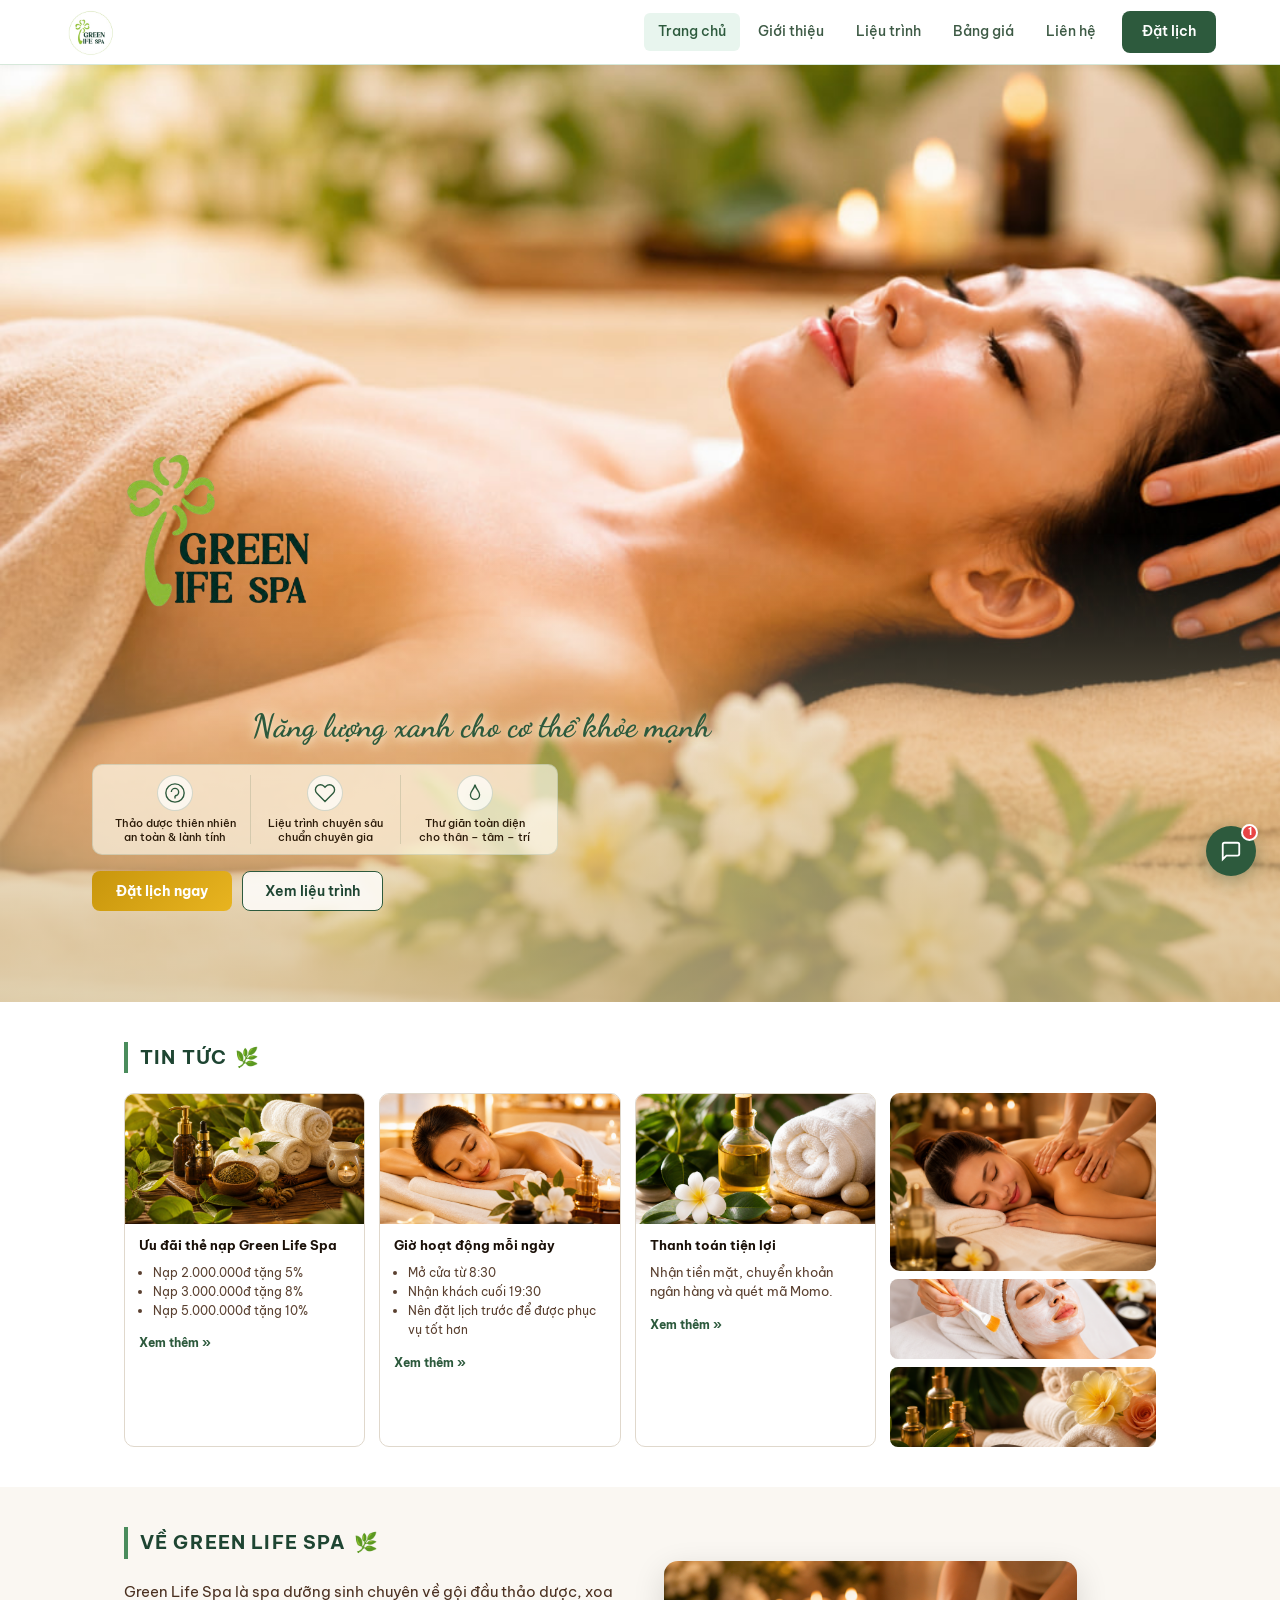
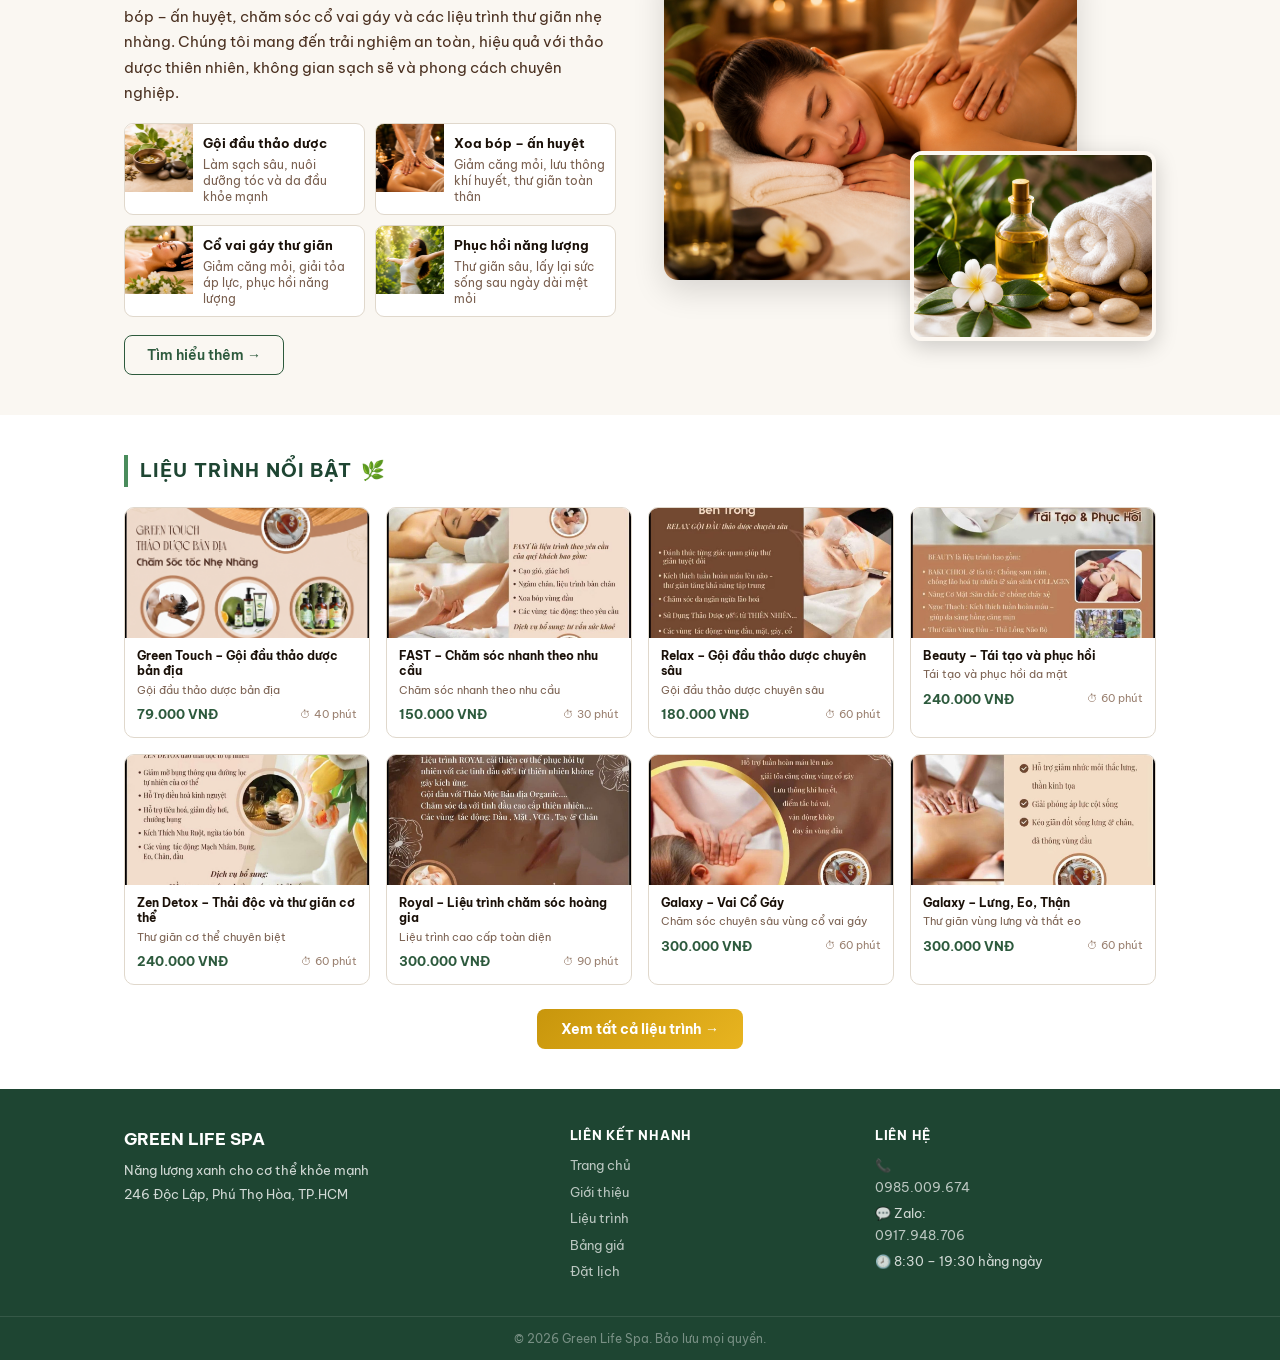
==== commit d36fcbde: "Update index.html" ====
--- a/index.html
+++ b/index.html
@@ -1,271 +1,465 @@
 <!DOCTYPE html>
 <html lang="vi">
 <head>
-  <meta charset="UTF-8" />
-  <meta name="viewport" content="width=device-width, initial-scale=1.0" />
-  <title>Green Life Spa | Năng lượng xanh cho cơ thể khỏe mạnh</title>
-  <meta name="description" content="Green Life Spa - gội đầu thảo dược, xoa bóp - ấn huyệt, chăm sóc cổ vai gáy, thư giãn toàn thân." />
-  <link rel="preconnect" href="https://fonts.googleapis.com" />
-  <link rel="preconnect" href="https://fonts.gstatic.com" crossorigin />
-  <link href="https://fonts.googleapis.com/css2?family=Be+Vietnam+Pro:wght@400;500;600;700&family=Dancing+Script:wght@600;700&family=Playfair+Display:wght@600;700&display=swap" rel="stylesheet" />
-  <link rel="stylesheet" href="style.css" />
+<meta charset="UTF-8"/>
+<meta name="viewport" content="width=device-width,initial-scale=1.0"/>
+<title>Green Life Spa | Năng lượng xanh cho cơ thể khỏe mạnh</title>
+<meta name="description" content="Green Life Spa – spa dưỡng sinh chuyên gội đầu thảo dược, xoa bóp, ấn huyệt, chăm sóc cổ vai gáy. 246 Độc Lập, Phú Thọ Hòa, TP.HCM.">
+<link rel="preconnect" href="https://fonts.googleapis.com">
+<link rel="preconnect" href="https://fonts.gstatic.com" crossorigin>
+<link href="https://fonts.googleapis.com/css2?family=Be+Vietnam+Pro:ital,wght@0,300;0,400;0,500;0,600;0,700;1,400;1,500&family=Playfair+Display:ital,wght@0,600;0,700;0,800;1,600&family=Dancing+Script:wght@600;700&display=swap" rel="stylesheet">
+<link rel="stylesheet" href="style.css?v=2"/>
 </head>
 <body>
 
-  <!-- ===== HEADER / NAV ===== -->
-  <header class="site-header">
-    <div class="nav container">
-      <a class="brand" href="#trang-chu">
-        <img class="brand-logo" src="assets/greenlife-logo.jpg" alt="Logo Green Life Spa" />
-        <span class="brand-name">GREEN LIFE SPA</span>
-      </a>
-
-      <button class="nav-toggle" aria-label="Mở menu" aria-expanded="false">
-        <span></span><span></span><span></span>
-      </button>
-
-      <nav class="nav-menu" id="nav-menu">
-        <a href="#trang-chu" class="active">Trang chủ</a>
-        <a href="#gioi-thieu">Giới thiệu</a>
-        <a href="#lieu-trinh">Liệu trình</a>
-        <a href="#bang-gia">Bảng giá</a>
-        <a href="#lien-he">Liên hệ</a>
-        <a href="#dat-lich" class="btn btn-primary nav-cta">Đặt lịch</a>
-      </nav>
-    </div>
-  </header>
-
-  <main>
-    <!-- ===== HERO ===== -->
-    <section id="trang-chu" class="hero">
-      <div class="hero-inner container">
-        <p class="hero-slogan">Năng lượng xanh cho cơ thể khỏe mạnh</p>
-
-        <div class="hero-features">
-          <div class="feature">
-            <span class="feature-ic">🌿</span>
-            <p><b>Thảo dược thiên nhiên</b>an toàn &amp; lành tính</p>
-          </div>
-          <div class="feature">
-            <span class="feature-ic">🤲</span>
-            <p><b>Liệu trình chuyên sâu</b>chuẩn chuyên gia</p>
-          </div>
-          <div class="feature">
-            <span class="feature-ic">💧</span>
-            <p><b>Thư giãn toàn diện</b>cho thân – tâm – trí</p>
-          </div>
-        </div>
-
-        <div class="hero-cta">
-          <a href="#dat-lich" class="btn btn-gold">Đặt lịch ngay</a>
-          <a href="#lieu-trinh" class="btn btn-ghost">Xem liệu trình</a>
-        </div>
-      </div>
-    </section>
-
-    <!-- ===== GIỚI THIỆU ===== -->
-    <section id="gioi-thieu" class="section">
-      <div class="container section-head">
-        <span class="eyebrow">Giới thiệu</span>
-        <h2>Chăm sóc sức khỏe từ thảo dược thiên nhiên</h2>
-        <p>Green Life Spa là không gian thư giãn xanh, kết hợp thảo dược bản địa cùng kỹ thuật xoa bóp – ấn huyệt để giúp bạn giải tỏa căng thẳng, phục hồi năng lượng và chăm sóc cơ thể một cách lành tính.</p>
-      </div>
-
-      <div class="container card-grid">
-        <article class="card highlight">
-          <h3>Thảo dược thiên nhiên</h3>
-          <ul>
-            <li>Nguyên liệu lành tính, an toàn cho da đầu</li>
-            <li>Hương thảo mộc thư giãn, dễ chịu</li>
-          </ul>
+<!-- HEADER -->
+<header id="siteHeader">
+  <div class="header-inner">
+    <a class="logo" href="#" onclick="navigate('home');return false;">
+      <img src="assets/greenlife-logo.jpg" alt="Green Life Spa" class="logo-img">
+    </a>
+    <button class="hamburger" id="hamburger" onclick="toggleMobileMenu()" aria-label="Menu">
+      <span></span><span></span><span></span>
+    </button>
+    <nav class="main-nav" id="mainNav">
+      <a class="nav-link active" data-page="home"     href="#" onclick="navigate('home');return false;">Trang chủ</a>
+      <a class="nav-link"       data-page="about"    href="#" onclick="navigate('about');return false;">Giới thiệu</a>
+      <a class="nav-link"       data-page="services" href="#" onclick="navigate('services');return false;">Liệu trình</a>
+      <a class="nav-link"       data-page="pricing"  href="#" onclick="navigate('pricing');return false;">Bảng giá</a>
+      <a class="nav-link"       data-page="contact"  href="#" onclick="navigate('contact');return false;">Liên hệ</a>
+      <a class="btn-book" href="#" onclick="navigate('contact');return false;">Đặt lịch</a>
+    </nav>
+  </div>
+</header>
+
+<!-- ══ PAGE: TRANG CHỦ ══ -->
+<div class="page active" id="page-home">
+
+  <!-- ── HERO: dùng ảnh composite làm nền, slogan & badges bên dưới logo ── -->
+  <section class="hero3">
+    <div class="hero3-bg">
+      <img src="assets/spa-hero-final.png" alt="Green Life Spa" class="hero3-img">
+      <div class="hero3-overlay"></div>
+    </div>
+    <div class="hero3-content">
+      <div class="hero3-inner">
+
+        <!-- Spacer: đẩy nội dung xuống dưới logo trong ảnh (tự ẩn trên mobile) -->
+        <div class="hero3-logo-spacer"></div>
+
+        <!-- Slogan chữ thảo -->
+        <img
+  src="assets/greenlife-wordmark.png"
+  alt="Green Life Spa"
+  class="hero3-logo-wm"
+/>
+        <p class="hero3-cursive">Năng lượng xanh cho cơ thể khỏe mạnh</p>
+
+        <!-- 3 đặc điểm -->
+        <div class="hero3-feats">
+          <div class="h3f">
+            <div class="h3f-icon">
+              <svg width="22" height="22" viewBox="0 0 24 24" fill="none" stroke="#2d5a3d" stroke-width="1.5"><path d="M12 22C6.5 22 2 17.5 2 12S6.5 2 12 2s10 4.5 10 10-4.5 10-10 10z"/><path d="M8 11c0-2.2 1.8-4 4-4s4 1.8 4 4-1.8 4-4 4"/><path d="M12 15v3"/></svg>
+            </div>
+            <span>Thảo dược thiên nhiên<br>an toàn &amp; lành tính</span>
+          </div>
+          <div class="h3f-divider"></div>
+          <div class="h3f">
+            <div class="h3f-icon">
+              <svg width="22" height="22" viewBox="0 0 24 24" fill="none" stroke="#2d5a3d" stroke-width="1.5"><path d="M20.84 4.61a5.5 5.5 0 00-7.78 0L12 5.67l-1.06-1.06a5.5 5.5 0 00-7.78 7.78l1.06 1.06L12 21.23l7.78-7.78 1.06-1.06a5.5 5.5 0 000-7.78z"/></svg>
+            </div>
+            <span>Liệu trình chuyên sâu<br>chuẩn chuyên gia</span>
+          </div>
+          <div class="h3f-divider"></div>
+          <div class="h3f">
+            <div class="h3f-icon">
+              <svg width="22" height="22" viewBox="0 0 24 24" fill="none" stroke="#2d5a3d" stroke-width="1.5"><path d="M12 3c-1.2 5.4-5 7-5 11a5 5 0 0010 0c0-4-3.8-5.6-5-11z"/></svg>
+            </div>
+            <span>Thư giãn toàn diện<br>cho thân – tâm – trí</span>
+          </div>
+        </div>
+
+        <div class="hero3-actions">
+          <button class="btn-gold" onclick="navigate('contact')">Đặt lịch ngay</button>
+          <button class="btn-outline-hero" onclick="navigate('services')">Xem liệu trình</button>
+        </div>
+
+      </div>
+    </div>
+    <div class="hero3-infobar">
+      <div class="h3ib">
+        <svg width="13" height="13" viewBox="0 0 24 24" fill="none" stroke="currentColor" stroke-width="2"><circle cx="12" cy="10" r="3"/><path d="M12 2C8.13 2 5 5.13 5 9c0 5.25 7 13 7 13s7-7.75 7-13c0-3.87-3.13-7-7-7z"/></svg>
+        Slogan: Năng lượng xanh cho cơ thể khỏe mạnh
+      </div>
+      <div class="h3ib">
+        <svg width="13" height="13" viewBox="0 0 24 24" fill="none" stroke="currentColor" stroke-width="2"><rect x="3" y="4" width="18" height="18" rx="2"/><line x1="16" y1="2" x2="16" y2="6"/><line x1="8" y1="2" x2="8" y2="6"/><line x1="3" y1="10" x2="21" y2="10"/></svg>
+        Đặt lịch trước để Green Life Spa phục vụ chu đáo hơn
+      </div>
+    </div>
+  </section>
+
+  <!-- ── TIN TỨC ── -->
+  <section class="sec-home">
+    <div class="container">
+      <h2 class="home-heading">TIN TỨC <span>🌿</span></h2>
+      <div class="news-row">
+
+        <article class="news-item" onclick="openModal('uu-dai')">
+          <div class="ni-img"><img src="assets/spa-herbal-setup.png" alt="Ưu đãi thẻ nạp" loading="lazy"></div>
+          <div class="ni-body">
+            <h4>Ưu đãi thẻ nạp Green Life Spa</h4>
+            <ul>
+              <li>Nạp 2.000.000đ tặng 5%</li>
+              <li>Nạp 3.000.000đ tặng 8%</li>
+              <li>Nạp 5.000.000đ tặng 10%</li>
+            </ul>
+            <span class="ni-more">Xem thêm »</span>
+          </div>
         </article>
-        <article class="card">
-          <h3>Chuyên gia tận tâm</h3>
-          <ul>
-            <li>Kỹ thuật ấn huyệt đúng phương pháp</li>
-            <li>Tư vấn liệu trình phù hợp từng người</li>
-          </ul>
+
+        <article class="news-item" onclick="openModal('gio-mo-cua')">
+          <div class="ni-img"><img src="assets/spa-relaxing.png" alt="Giờ hoạt động" loading="lazy"></div>
+          <div class="ni-body">
+            <h4>Giờ hoạt động mỗi ngày</h4>
+            <ul>
+              <li>Mở cửa từ 8:30</li>
+              <li>Nhận khách cuối 19:30</li>
+              <li>Nên đặt lịch trước để được phục vụ tốt hơn</li>
+            </ul>
+            <span class="ni-more">Xem thêm »</span>
+          </div>
         </article>
-        <article class="card">
-          <h3>Không gian thư giãn</h3>
-          <ul>
-            <li>Yên tĩnh, sạch sẽ, riêng tư</li>
-            <li>Giường gội thông minh, hiện đại</li>
-          </ul>
+
+        <article class="news-item" onclick="openModal('thanh-toan')">
+          <div class="ni-img"><img src="assets/spa-products.png" alt="Thanh toán" loading="lazy"></div>
+          <div class="ni-body">
+            <h4>Thanh toán tiện lợi</h4>
+            <p>Nhận tiền mặt, chuyển khoản ngân hàng và quét mã Momo.</p>
+            <span class="ni-more">Xem thêm »</span>
+          </div>
         </article>
-      </div>
-    </section>
-
-    <!-- ===== LIỆU TRÌNH / DỊCH VỤ ===== -->
-    <section id="lieu-trinh" class="section tint">
-      <div class="container section-head">
-        <span class="eyebrow">Liệu trình</span>
-        <h2>Dịch vụ &amp; gói chăm sóc</h2>
-        <p>Các thông tin chính giúp bạn xem nhanh dịch vụ và ưu đãi của Green Life Spa.</p>
-      </div>
-
-      <div class="container card-grid">
-        <article class="card highlight">
-          <h3>Dịch vụ chính</h3>
-          <ul>
-            <li>Gội đầu thảo dược</li>
-            <li>Xoa bóp – ấn huyệt</li>
-            <li>Chăm sóc cổ vai gáy</li>
-            <li>Thư giãn toàn thân</li>
-            <li>Giường gội thông minh</li>
-          </ul>
-        </article>
-        <article class="card">
-          <h3>Gói trả trước</h3>
-          <ul>
-            <li>Nạp từ 2.000.000đ: ưu đãi 5%</li>
-            <li>Nạp từ 3.000.000đ: ưu đãi 8%</li>
-            <li>Nạp từ 5.000.000đ: ưu đãi 10%</li>
-          </ul>
-        </article>
-        <article class="card">
-          <h3>Thông tin cần biết</h3>
-          <ul>
-            <li>Mở cửa: 8:30 mỗi ngày</li>
-            <li>Nhận khách cuối: 19:30</li>
-            <li>Thanh toán: tiền mặt hoặc chuyển khoản</li>
-            <li>Nên đặt lịch trước để được phục vụ chu đáo</li>
-          </ul>
-        </article>
-      </div>
-    </section>
-
-    <!-- ===== BẢNG GIÁ ===== -->
-    <section id="bang-gia" class="section">
-      <div class="container section-head">
-        <span class="eyebrow">Bảng giá</span>
-        <h2>Bảng giá Green Life Spa</h2>
-        <p>Mức giá tham khảo cho từng liệu trình. Vui lòng liên hệ để được tư vấn chi tiết.</p>
-      </div>
-
-      <div class="container">
-        <div class="price-table">
-          <div class="price-row">
-            <span class="num">1</span>
-            <div class="info"><b>Liệu trình chỉ định FAST</b><small>Chăm sóc nhanh, gọn</small></div>
-            <span class="price">150.000đ</span>
-          </div>
-          <div class="price-row">
-            <span class="num">2</span>
-            <div class="info"><b>GREEN TOUCH – Thảo Dược Bản Địa</b><small>Chăm sóc tóc nhẹ nhàng</small></div>
-            <span class="price">79.000đ</span>
-          </div>
-          <div class="price-row">
-            <span class="num">3</span>
-            <div class="info"><b>THƯ GIÃN – RELAX</b><small>Đánh thức năng lượng bên trong</small></div>
-            <span class="price">180.000đ</span>
-          </div>
-          <div class="price-row">
-            <span class="num">4</span>
-            <div class="info"><b>BEAUTY</b><small>Tái tạo và phục hồi</small></div>
-            <span class="price">240.000đ</span>
-          </div>
-          <div class="price-row">
-            <span class="num">5</span>
-            <div class="info"><b>ZEN DETOX</b><small>Thải độc và thư giãn sâu</small></div>
-            <span class="price">240.000đ</span>
-          </div>
-          <div class="price-row">
-            <span class="num">6</span>
-            <div class="info"><b>ROYAL</b><small>Liệu trình chăm sóc hoàng gia</small></div>
-            <span class="price">300.000đ</span>
-          </div>
-          <div class="price-row">
-            <span class="num">7</span>
-            <div class="info"><b>GALAXY</b><small>Tinh tế chạm đến từng huyệt đạo</small></div>
-            <span class="price">300.000đ</span>
-          </div>
-          <div class="price-row is-vip">
-            <span class="num">8</span>
-            <div class="info"><b>V.I.P</b><small>Hỗ trợ điều trị chuyên sâu</small></div>
-            <span class="price">600.000đ</span>
-          </div>
-        </div>
-      </div>
-    </section>
-
-    <!-- ===== LIÊN HỆ / ĐẶT LỊCH ===== -->
-    <section id="lien-he" class="section tint">
-      <div class="container section-head">
-        <span class="eyebrow">Liên hệ</span>
-        <h2>Đặt lịch tại Green Life Spa</h2>
-        <p>Để lại thông tin, spa sẽ liên hệ xác nhận lịch hẹn cho bạn.</p>
-      </div>
-
-      <div class="container contact-grid">
-        <article class="card info-card">
-          <h3>Thông tin spa</h3>
-          <ul>
-            <li><b>Slogan:</b> Năng lượng xanh cho cơ thể khỏe mạnh</li>
-            <li><b>Giờ mở cửa:</b> 8:30</li>
-            <li><b>Nhận khách cuối:</b> 19:30</li>
-            <li><b>Thanh toán:</b> Tiền mặt hoặc chuyển khoản</li>
-            <li><b>Địa chỉ / Hotline:</b> (điền thông tin chính thức tại đây)</li>
-          </ul>
-        </article>
-
-        <form id="dat-lich" class="card form">
-          <h3>Giữ lịch trước</h3>
-
-          <label for="hoten">Họ và tên</label>
-          <input id="hoten" name="hoten" placeholder="Tên của bạn" required />
-
-          <label for="sdt">Số điện thoại</label>
-          <input id="sdt" name="sdt" type="tel" placeholder="Nhập số điện thoại" required />
-
-          <label for="dichvu">Dịch vụ quan tâm</label>
-          <select id="dichvu" name="dichvu">
-            <option>GREEN TOUCH – Thảo Dược Bản Địa – 79.000đ</option>
-            <option>Liệu trình chỉ định FAST – 150.000đ</option>
-            <option>THƯ GIÃN – RELAX – 180.000đ</option>
-            <option>BEAUTY – 240.000đ</option>
-            <option>ZEN DETOX – 240.000đ</option>
-            <option>ROYAL – 300.000đ</option>
-            <option>GALAXY – 300.000đ</option>
-            <option>V.I.P – 600.000đ</option>
-            <option>Cần spa tư vấn thêm</option>
+
+        <div class="news-gallery3">
+          <div class="ng3-big"><img src="assets/spa-massage.png" alt="Liệu trình massage" loading="lazy"></div>
+          <div class="ng3-sm"><img src="assets/spa-facial.png" alt="Chăm sóc da mặt" loading="lazy"></div>
+          <div class="ng3-sm"><img src="assets/spa-setup.png" alt="Không gian spa" loading="lazy"></div>
+        </div>
+
+      </div>
+    </div>
+  </section>
+
+  <!-- ── VỀ GREEN LIFE SPA ── -->
+  <section class="sec-home sec-about-bg">
+    <div class="container">
+      <div class="about-2col">
+        <!-- Trái: chữ + features -->
+        <div class="ab2-text">
+          <h2 class="home-heading">VỀ GREEN LIFE SPA <span>🌿</span></h2>
+          <p class="ab2-desc">Green Life Spa là spa dưỡng sinh chuyên về gội đầu thảo dược, xoa bóp – ấn huyệt, chăm sóc cổ vai gáy và các liệu trình thư giãn nhẹ nhàng. Chúng tôi mang đến trải nghiệm an toàn, hiệu quả với thảo dược thiên nhiên, không gian sạch sẽ và phong cách chuyên nghiệp.</p>
+          <div class="ab2-feats">
+            <div class="ab2f">
+              <div class="ab2f-img"><img src="assets/spa-herbs.png" alt="Thảo dược" loading="lazy"></div>
+              <div class="ab2f-txt"><b>Gội đầu thảo dược</b><small>Làm sạch sâu, nuôi dưỡng tóc và da đầu khỏe mạnh</small></div>
+            </div>
+            <div class="ab2f">
+              <div class="ab2f-img"><img src="assets/spa-back-massage.png" alt="Xoa bóp" loading="lazy"></div>
+              <div class="ab2f-txt"><b>Xoa bóp – ấn huyệt</b><small>Giảm căng mỏi, lưu thông khí huyết, thư giãn toàn thân</small></div>
+            </div>
+            <div class="ab2f">
+              <div class="ab2f-img"><img src="assets/spa-hero.png" alt="Cổ vai gáy" loading="lazy"></div>
+              <div class="ab2f-txt"><b>Cổ vai gáy thư giãn</b><small>Giảm căng mỏi, giải tỏa áp lực, phục hồi năng lượng</small></div>
+            </div>
+            <div class="ab2f">
+              <div class="ab2f-img"><img src="assets/spa-energy.png" alt="Phục hồi năng lượng" loading="lazy"></div>
+              <div class="ab2f-txt"><b>Phục hồi năng lượng</b><small>Thư giãn sâu, lấy lại sức sống sau ngày dài mệt mỏi</small></div>
+            </div>
+          </div>
+          <button class="btn-outline" onclick="navigate('about')">Tìm hiểu thêm →</button>
+        </div>
+        <!-- Phải: ảnh chồng nhau -->
+        <div class="ab2-imgs">
+          <img class="ab2-main" src="assets/spa-massage.png" alt="Liệu trình massage">
+          <img class="ab2-accent" src="assets/spa-products.png" alt="Sản phẩm thảo dược">
+        </div>
+      </div>
+    </div>
+  </section>
+
+  <!-- ── LIỆU TRÌNH NỔI BẬT ── -->
+  <section class="sec-home">
+    <div class="container">
+      <h2 class="home-heading">LIỆU TRÌNH NỔI BẬT <span>🌿</span></h2>
+      <div class="feat-grid" id="featuredGrid"></div>
+      <div class="home-cta">
+        <button class="btn-gold" onclick="navigate('services')">Xem tất cả liệu trình →</button>
+      </div>
+    </div>
+  </section>
+
+</div><!-- /page-home -->
+
+
+<!-- ══ PAGE: GIỚI THIỆU ══ -->
+<div class="page" id="page-about">
+  <div class="page-banner">
+    <div class="container">
+      <div class="breadcrumb"><a href="#" onclick="navigate('home');return false;">Trang chủ</a> / Giới thiệu</div>
+      <h1>Về Green Life Spa</h1>
+      <p>Spa dưỡng sinh – thư giãn tự nhiên – chuyên nghiệp</p>
+    </div>
+  </div>
+  <div class="container page-body">
+
+    <!-- Intro 2 cột: chữ + ảnh không gian -->
+    <div class="about-hero-row">
+      <div class="about-hero-text">
+        <h2>Chúng tôi là ai?</h2>
+        <p>Green Life Spa là spa dưỡng sinh tại <strong>246 Độc Lập, Phường Phú Thọ Hòa, TP.HCM</strong> – chuyên về gội đầu thảo dược, xoa bóp, ấn huyệt và chăm sóc các vùng cơ thể thường bị căng mỏi như cổ vai gáy, lưng, eo, tay chân.</p>
+        <p>Phong cách thương hiệu: nhẹ nhàng, thư giãn, sạch sẽ, gần gũi thiên nhiên và chuyên nghiệp. Chúng tôi tạo cảm giác chăm sóc sức khỏe an toàn, dễ chịu – không phô trương.</p>
+        <p>Mỗi liệu trình đều được thực hiện bằng tay, kết hợp thảo dược thiên nhiên và kỹ thuật ấn huyệt truyền thống, giúp cơ thể thư giãn sâu và phục hồi năng lượng sau một ngày dài.</p>
+      </div>
+      <div class="about-hero-imgs">
+        <img class="ahi-main" src="assets/spa-massage.png" alt="Không gian thư giãn Green Life Spa">
+        <img class="ahi-sub"  src="assets/spa-herbal-setup.png" alt="Liệu trình thảo dược">
+      </div>
+    </div>
+
+    <!-- 4 giá trị cốt lõi – ảnh spa thật, không poster -->
+    <div class="about-section-title">Điểm nổi bật của chúng tôi</div>
+    <div class="value-grid">
+      <div class="value-card">
+        <div class="vc-img"><img src="assets/spa-herbs.png" alt="Thảo dược thiên nhiên"></div>
+        <div class="vc-body"><h4>Thiên nhiên &amp; an toàn</h4><p>Sử dụng nguyên liệu thảo dược thiên nhiên, không hóa chất, an toàn cho mọi loại da và sức khỏe.</p></div>
+      </div>
+      <div class="value-card">
+        <div class="vc-img"><img src="assets/spa-back-massage.png" alt="Tay nghề chuyên nghiệp"></div>
+        <div class="vc-body"><h4>Tay nghề chuyên nghiệp</h4><p>Kỹ thuật viên được đào tạo bài bản về huyệt đạo và các vùng cơ thể thường bị căng mỏi.</p></div>
+      </div>
+      <div class="value-card">
+        <div class="vc-img"><img src="assets/spa-setup.png" alt="Không gian thư thái"></div>
+        <div class="vc-body"><h4>Không gian thư thái</h4><p>Không gian yên tĩnh, hài hòa, sạch sẽ – phù hợp để nghỉ ngơi và phục hồi năng lượng.</p></div>
+      </div>
+      <div class="value-card">
+        <div class="vc-img"><img src="assets/spa-relaxing.png" alt="Tận tâm phục vụ"></div>
+        <div class="vc-body"><h4>Tận tâm phục vụ</h4><p>Luôn lắng nghe và tư vấn phù hợp với tình trạng sức khỏe của từng khách hàng.</p></div>
+      </div>
+    </div>
+
+    <!-- Thông tin liên hệ -->
+    <div class="contact-bar-full">
+      <div>📍 246 Độc Lập, Phường Phú Thọ Hòa, TP.HCM</div>
+      <div>📞 <a href="tel:0985009674">0985.009.674</a></div>
+      <div>💬 Zalo: <a href="https://zalo.me/0917948706">0917.948.706</a></div>
+      <div>🕗 8:30 – 19:30 hằng ngày</div>
+    </div>
+    <div class="sec-cta">
+      <button class="btn-green" onclick="navigate('contact')">Đặt lịch ngay →</button>
+    </div>
+
+  </div>
+</div>
+
+
+<!-- ══ PAGE: LIỆU TRÌNH (gộp cả Menu) ══ -->
+<div class="page" id="page-services">
+  <div class="page-banner">
+    <div class="container">
+      <div class="breadcrumb"><a href="#" onclick="navigate('home');return false;">Trang chủ</a> / Liệu trình</div>
+      <h1>Tất cả liệu trình</h1>
+      <p>10 liệu trình chăm sóc sức khỏe nhẹ nhàng, tự nhiên và chuyên nghiệp</p>
+    </div>
+  </div>
+  <div class="container page-body">
+    <div class="services-full" id="servicesFull"></div>
+
+    <!-- Thông tin bổ sung (trước là Menu) -->
+    <div class="menu-info-row" style="margin-top:40px">
+      <div class="mi-card">
+        <h4>🎁 Gói tín dụng ưu đãi</h4>
+        <ul>
+          <li>Nạp từ 2.000.000đ → <b>ưu đãi 5%</b></li>
+          <li>Nạp từ 3.000.000đ → <b>ưu đãi 8%</b></li>
+          <li>Nạp từ 5.000.000đ → <b>ưu đãi 10%</b></li>
+        </ul>
+      </div>
+      <div class="mi-card">
+        <h4>💳 Thanh toán</h4>
+        <ul>
+          <li>Tiền mặt</li>
+          <li>Chuyển khoản ngân hàng</li>
+          <li>Momo</li>
+        </ul>
+      </div>
+      <div class="mi-card">
+        <h4>🕗 Giờ hoạt động</h4>
+        <ul>
+          <li>Mở cửa: <b>8:30</b> hằng ngày</li>
+          <li>Nhận khách cuối: <b>19:30</b></li>
+          <li>Nên đặt lịch trước</li>
+        </ul>
+      </div>
+    </div>
+
+    <div class="sec-cta">
+      <button class="btn-green" onclick="navigate('contact')">Đặt lịch ngay →</button>
+    </div>
+  </div>
+</div>
+
+
+<!-- ══ PAGE: BẢNG GIÁ ══ -->
+<div class="page" id="page-pricing">
+  <div class="page-banner">
+    <div class="container">
+      <div class="breadcrumb"><a href="#" onclick="navigate('home');return false;">Trang chủ</a> / Bảng giá</div>
+      <h1>Bảng giá dịch vụ</h1>
+      <p>Minh bạch – Rõ ràng – Không phát sinh chi phí ẩn</p>
+    </div>
+  </div>
+  <div class="container page-body">
+    <div class="price-wrap" id="priceWrap"></div>
+    <div class="price-note">
+      <svg width="15" height="15" viewBox="0 0 24 24" fill="none" stroke="currentColor" stroke-width="2"><circle cx="12" cy="12" r="10"/><path d="M12 16v-4M12 8h.01"/></svg>
+      Giá trên chưa bao gồm dịch vụ bổ sung (chườm thảo dược, ngải cứu, hồng quang cứu). Kỹ thuật viên sẽ tư vấn trước mỗi buổi chăm sóc.
+    </div>
+    <div class="credit-section">
+      <h3>Gói tín dụng ưu đãi</h3>
+      <div class="credit-cards">
+        <div class="credit-card"><div class="cc-amount">2.000.000 VNĐ</div><div class="cc-bonus">Tặng thêm 5%</div><button class="btn-outline-sm" onclick="navigate('contact')">Đăng ký</button></div>
+        <div class="credit-card cc-featured"><div class="cc-badge">Phổ biến</div><div class="cc-amount">3.000.000 VNĐ</div><div class="cc-bonus">Tặng thêm 8%</div><button class="btn-green-sm" onclick="navigate('contact')">Đăng ký</button></div>
+        <div class="credit-card"><div class="cc-amount">5.000.000 VNĐ</div><div class="cc-bonus">Tặng thêm 10%</div><button class="btn-outline-sm" onclick="navigate('contact')">Đăng ký</button></div>
+      </div>
+    </div>
+    <div class="sec-cta"><button class="btn-green" onclick="navigate('contact')">Đặt lịch ngay →</button></div>
+  </div>
+</div>
+
+
+
+
+<!-- ══ PAGE: LIÊN HỆ ══ -->
+<div class="page" id="page-contact">
+  <div class="page-banner">
+    <div class="container">
+      <div class="breadcrumb"><a href="#" onclick="navigate('home');return false;">Trang chủ</a> / Liên hệ</div>
+      <h1>Liên hệ &amp; Đặt lịch</h1>
+      <p>Đặt lịch trước để Green Life Spa chuẩn bị tốt nhất cho bạn</p>
+    </div>
+  </div>
+  <div class="container page-body">
+    <div class="contact-grid">
+      <div class="contact-info">
+        <h3>Thông tin liên hệ</h3>
+        <div class="ci-list">
+          <div class="ci-item"><span>📍</span><div><b>Địa chỉ</b><br>246 Độc Lập, Phường Phú Thọ Hòa, TP. Hồ Chí Minh</div></div>
+          <div class="ci-item"><span>📞</span><div><b>Điện thoại</b><br><a href="tel:0985009674">0985.009.674</a></div></div>
+          <div class="ci-item"><span>💬</span><div><b>Zalo</b><br><a href="https://zalo.me/0917948706">0917.948.706</a></div></div>
+          <div class="ci-item"><span>📘</span><div><b>Fanpage</b><br><a href="https://facebook.com" target="_blank" rel="noopener">Green Life Spa</a></div></div>
+          <div class="ci-item"><span>🕗</span><div><b>Giờ mở cửa</b><br>8:30 – nhận khách cuối 19:30 hằng ngày</div></div>
+        </div>
+        <div class="map-box">
+          <div class="map-pin">📍</div>
+          <p>246 Độc Lập, Phú Thọ Hòa, TP.HCM</p>
+          <a href="https://maps.google.com/?q=246+Doc+Lap+Phu+Tho+Hoa+HCM" target="_blank" rel="noopener" class="btn-outline-sm">Xem trên Google Maps →</a>
+        </div>
+      </div>
+      <form class="booking-form" onsubmit="handleSubmit(event)">
+        <h3>Giữ lịch trước</h3>
+        <div class="form-row-2">
+          <div class="fg"><label>Họ và tên *</label><input type="text" placeholder="Tên của bạn" required></div>
+          <div class="fg"><label>Số điện thoại *</label><input type="tel" placeholder="Nhập số điện thoại" required></div>
+        </div>
+        <div class="fg"><label>Dịch vụ quan tâm</label>
+          <select>
+            <option value="">-- Chọn dịch vụ --</option>
+            <option>Green Touch – Gội đầu thảo dược bản địa (79.000 VNĐ)</option>
+            <option>FAST – Chăm sóc nhanh theo nhu cầu (150.000 VNĐ)</option>
+            <option>Relax – Gội đầu thảo dược chuyên sâu (180.000 VNĐ)</option>
+            <option>Beauty – Tái tạo và phục hồi (240.000 VNĐ)</option>
+            <option>Zen Detox – Thư giãn cơ thể (240.000 VNĐ)</option>
+            <option>Royal – Chăm sóc hoàng gia (300.000 VNĐ)</option>
+            <option>Galaxy – Vai Cổ Gáy (300.000 VNĐ)</option>
+            <option>Galaxy – Lưng, Eo, Thận (300.000 VNĐ)</option>
+            <option>Galaxy – Thông Kinh Lạc Chân &amp; Tay (300.000 VNĐ)</option>
+            <option>VIP – Chăm sóc toàn thân chuyên sâu (600.000 VNĐ)</option>
+            <option>Cần tư vấn thêm</option>
           </select>
-
-          <label for="giờ">Khung giờ mong muốn</label>
-          <input id="giờ" name="khunggio" placeholder="Ví dụ: 15:00 hôm nay" />
-
-          <label for="ghichu">Ghi chú</label>
-          <textarea id="ghichu" name="ghichu" rows="4" placeholder="Ví dụ: đau cổ vai gáy, muốn gội đầu thảo dược..."></textarea>
-
-          <button class="btn btn-gold" type="submit">Gửi yêu cầu đặt lịch</button>
-        </form>
-      </div>
-    </section>
-  </main>
-
-  <!-- ===== FOOTER ===== -->
-  <footer class="site-footer">
-    <div class="container footer-grid">
-      <div>
-        <h4>GREEN LIFE SPA</h4>
-        <p>Năng lượng xanh cho cơ thể khỏe mạnh. Gội đầu thảo dược, xoa bóp – ấn huyệt, chăm sóc cổ vai gáy.</p>
-      </div>
-      <div>
-        <h4>Giờ mở cửa</h4>
-        <p>Hằng ngày: 8:30 – 19:30<br />(Nhận khách cuối lúc 19:30)</p>
-      </div>
-      <div>
-        <h4>Liên hệ</h4>
-        <p>Hotline: (điền số tại đây)<br />Địa chỉ: (điền địa chỉ tại đây)</p>
-      </div>
-    </div>
-    <div class="container footer-bottom">© 2026 Green Life Spa.</div>
-  </footer>
-
-  <a class="chat-fab" href="#dat-lich" aria-label="Đặt lịch">💬</a>
-
-  <div class="toast" id="toast">Đây là form mẫu. Khi đưa website lên thật, cần kết nối form với Zalo, Facebook hoặc email.</div>
-
-  <script src="script.js"></script>
+        </div>
+        <div class="form-row-2">
+          <div class="fg"><label>Ngày muốn đặt</label><input type="date"></div>
+          <div class="fg"><label>Khung giờ mong muốn</label><input type="text" placeholder="Ví dụ: 15:00"></div>
+        </div>
+        <div class="fg"><label>Ghi chú</label><textarea rows="3" placeholder="Ví dụ: đau cổ vai gáy, muốn gội đầu thảo dược..."></textarea></div>
+        <button type="submit" class="btn-green full">Gửi yêu cầu đặt lịch</button>
+        <p class="form-note">Spa sẽ liên hệ xác nhận sớm nhất. Hotline: <a href="tel:0985009674">0985.009.674</a></p>
+      </form>
+    </div>
+  </div>
+</div>
+
+
+<!-- FOOTER -->
+<footer class="footer">
+  <div class="container footer-grid">
+    <div><div class="footer-brand">GREEN LIFE SPA</div><p>Năng lượng xanh cho cơ thể khỏe mạnh</p><p>246 Độc Lập, Phú Thọ Hòa, TP.HCM</p></div>
+    <div><h5>Liên kết nhanh</h5>
+      <a href="#" onclick="navigate('home');return false;">Trang chủ</a>
+      <a href="#" onclick="navigate('about');return false;">Giới thiệu</a>
+      <a href="#" onclick="navigate('services');return false;">Liệu trình</a>
+      <a href="#" onclick="navigate('pricing');return false;">Bảng giá</a>
+      <a href="#" onclick="navigate('contact');return false;">Đặt lịch</a>
+    </div>
+    <div><h5>Liên hệ</h5>
+      <p>📞 <a href="tel:0985009674">0985.009.674</a></p>
+      <p>💬 Zalo: <a href="https://zalo.me/0917948706">0917.948.706</a></p>
+      <p>🕗 8:30 – 19:30 hằng ngày</p>
+    </div>
+  </div>
+  <div class="footer-bottom">© 2026 Green Life Spa. Bảo lưu mọi quyền.</div>
+</footer>
+
+<!-- TOAST -->
+<div class="toast" id="toast"></div>
+
+<!-- MODAL -->
+<div class="modal-overlay" id="modalOverlay" onclick="closeModal()">
+  <div class="modal-box" onclick="event.stopPropagation()">
+    <button class="modal-close" onclick="closeModal()">✕</button>
+    <div id="modalContent"></div>
+  </div>
+</div>
+
+<!-- AI CHAT FAB -->
+<div class="chat-fab" id="chatFab" onclick="toggleChat()">
+  <svg width="22" height="22" viewBox="0 0 24 24" fill="none" stroke="currentColor" stroke-width="2"><path d="M21 15a2 2 0 01-2 2H7l-4 4V5a2 2 0 012-2h14a2 2 0 012 2z"/></svg>
+  <span class="chat-badge" id="chatBadge">1</span>
+</div>
+<div class="chat-widget" id="chatWidget">
+  <div class="cw-header">
+    <div class="cw-logo">GL</div>
+    <div class="cw-info"><div class="cw-name">Green Life Spa</div><div class="cw-status"><span class="online-dot"></span>Trợ lý tư vấn</div></div>
+    <button class="cw-close" onclick="toggleChat()">✕</button>
+  </div>
+  <div class="cw-msgs" id="cwMsgs">
+    <div class="cw-msg bot"><div class="cw-av">GL</div><div class="cw-bubble">Dạ chào mình! Em là trợ lý tư vấn của <strong>Green Life Spa</strong>.<br><br>Mình cần hỏi về dịch vụ, bảng giá hay muốn đặt lịch ạ? 🌿</div></div>
+  </div>
+  <div class="cw-quick" id="cwQuick">
+    <button onclick="quickAsk('Bảng giá dịch vụ?')">Bảng giá</button>
+    <button onclick="quickAsk('Mỏi cổ vai gáy nên làm gì?')">Cổ vai gáy</button>
+    <button onclick="quickAsk('Có khuyến mãi gì không?')">Khuyến mãi</button>
+    <button onclick="quickAsk('Tôi muốn đặt lịch')">Đặt lịch</button>
+  </div>
+  <div class="cw-input-row">
+    <textarea id="cwInput" placeholder="Nhắn gì đó..." rows="1"
+      onkeydown="if(event.key==='Enter'&&!event.shiftKey){event.preventDefault();sendChat();}"
+      oninput="this.style.height='auto';this.style.height=Math.min(this.scrollHeight,88)+'px'"></textarea>
+    <button class="cw-send" onclick="sendChat()">
+      <svg width="15" height="15" viewBox="0 0 24 24" fill="currentColor"><path d="M2 21l21-9L2 3v7l15 2-15 2v7z"/></svg>
+    </button>
+  </div>
+</div>
+
+<script src="script.js"></script>
 </body>
 </html>
--- a/style.css
+++ b/style.css
@@ -1,248 +1,429 @@
-/* ===========================================================
-   GREEN LIFE SPA — style.css
-   =========================================================== */
-
+/* GREEN LIFE SPA – style.css v2 */
+*,*::before,*::after{box-sizing:border-box;margin:0;padding:0}
 :root{
-  --green-900:#1d4a2c;
-  --green-700:#2f6e3f;
-  --green-500:#4f9d68;
-  --green-50:#eef5ef;
-  --gold:#bfa14a;
-  --gold-dark:#a4862f;
-  --ink:#283029;
-  --muted:#5f6f64;
-  --line:#e3ebe4;
-  --white:#ffffff;
-  --radius:14px;
-  --shadow:0 10px 30px rgba(31,74,44,.10);
-  --container:1180px;
-  --font-body:'Be Vietnam Pro',system-ui,-apple-system,"Segoe UI",Roboto,sans-serif;
-  --font-display:'Playfair Display',Georgia,serif;
-  --font-script:'Dancing Script','Be Vietnam Pro',cursive;
-}
-
-*{box-sizing:border-box}
-html{scroll-behavior:smooth;scroll-padding-top:84px}
-body{
-  margin:0;
-  font-family:var(--font-body);
-  color:var(--ink);
-  background:var(--white);
-  font-size:16px;
-  line-height:1.65;
-  -webkit-font-smoothing:antialiased;
-}
-img{max-width:100%;display:block}
-a{color:inherit;text-decoration:none}
-
-.container{width:100%;max-width:var(--container);margin:0 auto;padding:0 20px}
-
-/* ---------- Buttons ---------- */
-.btn{
-  display:inline-flex;align-items:center;justify-content:center;gap:.5rem;
-  font-family:var(--font-body);font-weight:600;font-size:1rem;line-height:1;
-  padding:.85rem 1.5rem;border-radius:999px;border:2px solid transparent;
-  cursor:pointer;transition:.2s ease;white-space:nowrap;
-}
-.btn-gold{background:var(--gold);color:#fff}
-.btn-gold:hover{background:var(--gold-dark)}
-.btn-primary{background:var(--green-700);color:#fff;padding:.6rem 1.2rem}
-.btn-primary:hover{background:var(--green-900)}
-.btn-ghost{background:rgba(255,255,255,.12);color:#fff;border-color:rgba(255,255,255,.85)}
-.btn-ghost:hover{background:#fff;color:var(--green-900)}
-
-/* ---------- Header / Nav ---------- */
-.site-header{
-  position:sticky;top:0;z-index:50;
-  background:rgba(255,255,255,.96);
-  backdrop-filter:blur(8px);
-  border-bottom:1px solid var(--line);
-}
-.nav{display:flex;align-items:center;justify-content:space-between;gap:1rem;min-height:70px}
-.brand{display:flex;align-items:center;gap:.6rem}
-.brand-logo{width:40px;height:40px;border-radius:8px;object-fit:cover}
-.brand-name{font-weight:700;letter-spacing:.12em;color:var(--green-700);font-size:1rem}
-
-.nav-menu{display:flex;align-items:center;gap:.25rem}
-.nav-menu a{padding:.55rem .9rem;border-radius:999px;font-weight:500;color:#3a463d;transition:.18s}
-.nav-menu a:hover{color:var(--green-700)}
-.nav-menu a.active{background:var(--green-50);color:var(--green-700);font-weight:600}
-.nav-cta{margin-left:.4rem}
-
-.nav-toggle{display:none;flex-direction:column;gap:5px;background:none;border:0;padding:8px;cursor:pointer}
-.nav-toggle span{width:24px;height:2px;background:var(--green-900);border-radius:2px;transition:.25s}
-.nav-toggle[aria-expanded="true"] span:nth-child(1){transform:translateY(7px) rotate(45deg)}
-.nav-toggle[aria-expanded="true"] span:nth-child(2){opacity:0}
-.nav-toggle[aria-expanded="true"] span:nth-child(3){transform:translateY(-7px) rotate(-45deg)}
-
-/* ---------- Hero ---------- */
-.hero{
-  position:relative;
-  min-height:clamp(520px,82vh,740px);
-  display:flex;align-items:flex-end;
-  /* Lớp tối nhẹ để chữ trắng đọc rõ + ảnh nền + màu xanh dự phòng nếu chưa có ảnh */
+  --g:#1e4532;--gm:#2d5a3d;--gs:#4a8c5c;--gl:#e8f5ee;--gp:#f4faf6;
+  --gold:#b8860b;--txt:#1a2e1e;--tm:#3d5a45;--mu:#6b8872;
+  --bd:#d6e8da;--r:10px;--sh:0 2px 12px rgba(30,69,50,.08);
+}
+html{scroll-behavior:smooth}
+body{font-family:'Be Vietnam Pro','Segoe UI',sans-serif;color:var(--txt);background:#fff;line-height:1.65}
+
+/* ── HEADER ── */
+#siteHeader{position:sticky;top:0;z-index:500;background:#fff;border-bottom:.5px solid var(--bd);box-shadow:0 1px 8px rgba(0,0,0,.06)}
+.header-inner{max-width:1200px;margin:0 auto;padding:0 24px;height:64px;display:flex;align-items:center;gap:16px}
+.logo{display:flex;align-items:center;text-decoration:none;flex-shrink:0}
+.logo-img{height:52px;width:auto;object-fit:contain}
+.main-nav{display:flex;align-items:center;gap:4px;margin-left:auto}
+.nav-link{padding:7px 14px;border-radius:6px;font-size:14px;font-weight:500;color:var(--tm);text-decoration:none;transition:all .15s;white-space:nowrap}
+.nav-link:hover,.nav-link.active{color:var(--gm);background:var(--gl)}
+.btn-book{margin-left:8px;padding:9px 20px;border-radius:8px;background:var(--gm);color:#fff;font-size:14px;font-weight:600;text-decoration:none;transition:background .15s}
+.btn-book:hover{background:var(--g)}
+.hamburger{display:none;flex-direction:column;gap:5px;padding:8px;border:none;background:none;cursor:pointer;margin-left:auto}
+.hamburger span{display:block;width:22px;height:2px;background:var(--txt);border-radius:2px}
+@media(max-width:820px){
+  .hamburger{display:flex}
+  .main-nav{display:none;flex-direction:column;align-items:stretch;position:absolute;top:64px;left:0;right:0;background:#fff;border-bottom:.5px solid var(--bd);padding:12px 16px 16px;box-shadow:0 4px 12px rgba(0,0,0,.08);z-index:499}
+  .main-nav.open{display:flex}
+  .nav-link{padding:10px 12px}
+  .btn-book{margin:8px 0 0;text-align:center;display:block;padding:11px}
+}
+
+/* ── PAGES ── */
+.page{display:none}
+.page.active{display:block}
+
+/* ══════════════════════════════════════════════════
+   HERO – MOBILE FIRST
+   Mobile: ảnh trên (relative) + content nền kem dưới
+   Desktop: ảnh nền absolute + spacer + content đè lên
+   ══════════════════════════════════════════════════ */
+
+/* BASE (mobile) */
+section.hero3{background:#faf6ee;overflow:hidden}
+.hero3-bg{position:relative;height:260px;overflow:hidden}
+.hero3-bg img.hero3-img{position:absolute;inset:0;width:100%;height:100%;object-fit:cover;object-position:left top;display:block}
+.hero3-bg .hero3-overlay{display:none}
+.hero3-content{position:relative;z-index:2;background:#faf6ee}
+.hero3-inner{padding:20px 24px 28px}
+.hero3-logo-spacer{display:none}
+.hero3-cursive{font-family:'Dancing Script',cursive;font-size:22px;font-weight:700;color:#2d5a3d;line-height:1.45;margin:0 0 14px;white-space:nowrap}
+.hero3-feats{display:flex;gap:0;background:rgba(255,252,238,.95);border:.5px solid rgba(45,90,61,.15);border-radius:10px;padding:10px 8px;margin-bottom:14px}
+.h3f{flex:1;display:flex;flex-direction:column;align-items:center;text-align:center;gap:5px;padding:0 2px}
+.h3f-icon{width:30px;height:30px;border-radius:50%;border:1.5px solid rgba(45,90,61,.2);background:rgba(255,255,255,.7);display:flex;align-items:center;justify-content:center}
+.h3f span{font-size:10px;font-weight:500;color:#2a1a08;line-height:1.3}
+.h3f-divider{width:1px;align-self:stretch;background:rgba(45,90,61,.15);margin:0 4px;flex-shrink:0}
+.hero3-actions{display:flex;gap:10px}
+.hero3-actions .btn-gold,.hero3-actions .btn-outline-hero{flex:1;text-align:center}
+.hero3-infobar{background:#1e4532;display:flex;flex-direction:column}
+.h3ib{display:flex;align-items:center;gap:7px;padding:8px 16px;font-size:11.5px;color:rgba(255,255,255,.88);border-bottom:.5px solid rgba(255,255,255,.1)}
+.h3ib:last-child{border-bottom:none}
+
+/* DESKTOP */
+@media(min-width:769px){
+  section.hero3{position:relative;min-height:560px}
+  .hero3-bg{position:absolute;inset:0;height:100%}
+  .hero3-bg img.hero3-img{object-position:left top}
+  .hero3-bg .hero3-overlay{
+    display:block;position:absolute;inset:0;
+    background:linear-gradient(to bottom,transparent 0%,transparent 50%,rgba(235,215,170,.35) 70%,rgba(225,205,160,.6) 85%,rgba(215,195,150,.72) 100%)
+  }
+  .hero3-content{background:transparent;min-height:560px;display:flex;align-items:flex-start}
+  .hero3-inner{padding:0 56px 52px 72px;max-width:48%;width:48%}
+  .hero3-logo-spacer{display:block;height:330px}
+  .hero3-cursive{font-size:clamp(24px,3vw,32px);text-shadow:0 0 18px rgba(255,248,225,.98),0 1px 8px rgba(255,244,212,.9);white-space:nowrap}
+  .hero3-feats{background:rgba(255,252,238,.65);backdrop-filter:blur(8px);padding:10px 14px;margin-bottom:16px}
+  .h3f{min-width:88px;padding:0 4px}
+  .h3f-icon{width:36px;height:36px}
+  .h3f span{font-size:11px}
+  .h3f-divider{margin:0 6px}
+  .hero3-actions .btn-gold,.hero3-actions .btn-outline-hero{flex:none}
+  .hero3-infobar{flex-direction:row}
+  .h3ib{border-bottom:none;border-right:.5px solid rgba(255,255,255,.1);padding:9px 24px;font-size:12.5px;flex:1;min-width:180px}
+  .h3ib:last-child{border-right:none}
+}
+
+/* ── BUTTONS ── */
+.btn-gold{background:linear-gradient(135deg,#c8960c,#e8b420);color:#fff;border:none;border-radius:8px;padding:11px 24px;font-size:14px;font-weight:700;cursor:pointer;font-family:inherit;transition:all .2s}
+.btn-gold:hover{background:linear-gradient(135deg,#a87a08,#c8960c)}
+.btn-outline-hero{background:rgba(255,255,255,.8);color:var(--g);border:1.5px solid var(--gm);border-radius:8px;padding:10px 22px;font-size:14px;font-weight:600;cursor:pointer;font-family:inherit}
+.btn-green{background:var(--gm);color:#fff;border:none;border-radius:8px;padding:11px 24px;font-size:14px;font-weight:600;cursor:pointer;font-family:inherit;transition:background .15s}
+.btn-green:hover{background:var(--g)}
+.btn-green.full{width:100%;padding:13px}
+.btn-outline{background:transparent;color:var(--gm);border:.5px solid var(--gm);border-radius:8px;padding:10px 22px;font-size:14px;font-weight:600;cursor:pointer;font-family:inherit}
+.btn-outline:hover{background:var(--gl)}
+.btn-outline-sm{display:inline-block;background:transparent;color:var(--gm);border:.5px solid var(--gm);border-radius:6px;padding:7px 14px;font-size:12.5px;font-weight:600;cursor:pointer;text-decoration:none;font-family:inherit}
+
+/* ── CONTAINER / SECTIONS ── */
+.container{max-width:1080px;margin:0 auto;padding:0 24px}
+.sec-home{padding:40px 0;background:#fff}
+.sec-about-bg{background:#faf7f2}
+.home-heading{font-size:clamp(15px,2vw,19px);font-weight:700;color:#1e4532;margin-bottom:20px;display:flex;align-items:center;gap:8px;text-transform:uppercase;letter-spacing:.06em;border-left:4px solid #4a8c5c;padding-left:12px}
+.sec-cta{text-align:center;margin-top:24px}
+
+/* ── TIN TỨC ── */
+.news-row{display:grid;grid-template-columns:1fr;gap:14px}
+@media(min-width:600px){.news-row{grid-template-columns:1fr 1fr}}
+@media(min-width:900px){.news-row{grid-template-columns:repeat(3,1fr) 1.1fr}}
+.news-item{background:#fff;border:.5px solid #e0d8cc;border-radius:10px;overflow:hidden;cursor:pointer;transition:box-shadow .2s,transform .18s}
+.news-item:hover{box-shadow:0 6px 22px rgba(30,69,50,.1);transform:translateY(-2px)}
+.ni-img{height:130px;overflow:hidden;background:#e8ddd0}
+.ni-img img{width:100%;height:100%;object-fit:cover;display:block;transition:transform .35s}
+.news-item:hover .ni-img img{transform:scale(1.05)}
+.ni-body{padding:13px 14px}
+.ni-body h4{font-size:13px;font-weight:700;color:#1a1008;margin-bottom:8px;line-height:1.35}
+.ni-body ul{padding-left:14px;font-size:12px;color:#5a4030;margin-bottom:8px;line-height:1.6}
+.ni-body p{font-size:12.5px;color:#5a4030;margin-bottom:8px;line-height:1.55}
+.ni-more{font-size:11.5px;color:var(--gm);font-weight:700}
+.news-gallery3{display:grid;grid-template-columns:1fr 1fr;gap:8px}
+.ng3-big{border-radius:10px;overflow:hidden;height:130px;grid-column:1/-1}
+.ng3-big img,.ng3-sm img{width:100%;height:100%;object-fit:cover;display:block}
+.ng3-sm{border-radius:8px;overflow:hidden;height:90px}
+@media(min-width:900px){
+  .news-gallery3{display:flex;flex-direction:column;gap:8px}
+  .ng3-big{height:178px;grid-column:auto}
+  .ng3-sm{height:80px}
+}
+
+/* ── VỀ SPA ── */
+.about-2col{display:grid;grid-template-columns:1fr;gap:28px}
+@media(min-width:860px){.about-2col{grid-template-columns:1fr 1fr;gap:48px;align-items:center}}
+.ab2-desc{font-size:14.5px;color:#4a3020;margin-bottom:18px;line-height:1.75}
+.ab2-feats{display:grid;grid-template-columns:1fr 1fr;gap:10px;margin-bottom:18px}
+@media(max-width:480px){.ab2-feats{grid-template-columns:1fr}}
+.ab2f{display:flex;align-items:flex-start;gap:0;background:#fff;border:.5px solid #e0d8cc;border-radius:9px;overflow:hidden}
+.ab2f-img{width:68px;height:68px;flex-shrink:0;overflow:hidden}
+.ab2f-img img{width:100%;height:100%;object-fit:cover;display:block}
+.ab2f-txt{padding:9px 10px;display:flex;flex-direction:column;gap:3px}
+.ab2f-txt b{display:block;font-size:12.5px;font-weight:700;color:#1a1008}
+.ab2f-txt small{font-size:11.5px;color:#7a6050;line-height:1.4}
+.ab2-imgs{position:relative;height:280px}
+@media(min-width:860px){.ab2-imgs{height:380px}}
+.ab2-main{position:absolute;top:0;left:0;width:84%;height:84%;object-fit:cover;border-radius:14px;box-shadow:0 10px 32px rgba(0,0,0,.14);display:block}
+.ab2-accent{position:absolute;bottom:0;right:0;width:50%;height:50%;object-fit:cover;border-radius:12px;box-shadow:0 6px 22px rgba(0,0,0,.18);border:4px solid #fdf8f2;display:block}
+
+/* ── FEATURED GRID ── */
+.feat-grid{display:grid;grid-template-columns:repeat(2,1fr);gap:12px}
+@media(min-width:860px){.feat-grid{grid-template-columns:repeat(4,1fr);gap:16px}}
+.feat-card{background:#fff;border:.5px solid #e0d8cc;border-radius:10px;overflow:hidden;cursor:pointer;transition:box-shadow .2s,transform .18s}
+.feat-card:hover{box-shadow:0 6px 20px rgba(30,69,50,.12);transform:translateY(-2px)}
+.feat-img{height:130px;overflow:hidden;background:#e8ddd0}
+.feat-img img{width:100%;height:100%;object-fit:cover;display:block;transition:transform .35s}
+.feat-card:hover .feat-img img{transform:scale(1.05)}
+.feat-body{padding:10px 12px 12px}
+.feat-name{font-size:12px;font-weight:700;color:#1a1008;margin-bottom:3px;line-height:1.3}
+.feat-sub{font-size:10.5px;color:#7a6050;margin-bottom:5px}
+.feat-meta{display:flex;justify-content:space-between;align-items:center}
+.feat-price{font-size:12.5px;font-weight:700;color:#2d5a3d}
+.feat-time{font-size:10.5px;color:#9a8070}
+.home-cta{text-align:center;margin-top:24px}
+
+/* ── PAGE BANNER – nền gradient đẹp ── */
+.page-banner{
+  background:linear-gradient(135deg,#d4ead9 0%,#e8f5ee 50%,#f0f9f2 100%);
+  padding:32px 24px;
+  border-bottom:none;
+  box-shadow:0 2px 12px rgba(45,90,61,.08)
+}
+.page-banner .container{max-width:1080px;margin:0 auto}
+.page-banner h1{font-size:clamp(22px,4vw,34px);font-weight:700;color:var(--g);margin:8px 0 6px}
+.page-banner p{font-size:14px;color:var(--mu)}
+.breadcrumb{font-size:13px;color:var(--mu);margin-bottom:6px}
+.breadcrumb a{color:var(--gm);text-decoration:none}
+
+/* PAGE BODY – nền chung có đốm mờ */
+.page-body{
+  padding:32px 24px;
   background:
-    linear-gradient(90deg, rgba(20,40,25,.62), rgba(20,40,25,.18) 55%, rgba(20,40,25,0) 80%),
-    linear-gradient(0deg, rgba(20,40,25,.45), rgba(20,40,25,0) 45%),
-    url('assets/hero-bg.jpg') center/cover no-repeat,
-    linear-gradient(135deg, #2f6e3f, #1d4a2c);
-}
-.hero-inner{padding-top:3rem;padding-bottom:3.4rem;color:#fff}
-.hero-slogan{
-  font-family:var(--font-script);
-  font-weight:700;
-  font-size:clamp(2rem, 1rem + 3.4vw, 3.4rem);
-  color:#eafff0;
-  margin:0 0 1.5rem;
-  max-width:20ch;
-  text-shadow:0 2px 14px rgba(0,0,0,.4);
-}
-.hero-features{display:flex;flex-wrap:wrap;gap:.9rem;max-width:780px;margin-bottom:1.7rem}
-.feature{
-  flex:1 1 210px;display:flex;gap:.7rem;align-items:flex-start;
-  background:rgba(255,255,255,.14);
-  border:1px solid rgba(255,255,255,.30);
-  backdrop-filter:blur(6px);
-  border-radius:var(--radius);
-  padding:.9rem 1rem;
-}
-.feature-ic{font-size:1.35rem;line-height:1.2}
-.feature p{margin:0;font-size:.95rem;line-height:1.4;color:#f3f8f4}
-.feature b{display:block;font-weight:600;margin-bottom:.1rem}
-.hero-cta{display:flex;flex-wrap:wrap;gap:.8rem}
-
-/* ---------- Sections ---------- */
-.section{padding:clamp(3rem,6vw,5rem) 0}
-.section.tint{background:var(--green-50)}
-.section-head{text-align:center;max-width:720px;margin:0 auto 2.4rem}
-.eyebrow{
-  display:inline-block;font-weight:600;letter-spacing:.18em;
-  text-transform:uppercase;font-size:.72rem;color:var(--green-500);margin-bottom:.6rem;
-}
-.section-head h2{
-  font-family:var(--font-display);
-  font-size:clamp(1.7rem, 1rem + 2.2vw, 2.5rem);
-  line-height:1.2;margin:0 0 .7rem;color:var(--green-900);
-}
-.section-head p{margin:0;color:var(--muted)}
-
-/* ---------- Cards grid ---------- */
-.card-grid{display:grid;grid-template-columns:repeat(3,1fr);gap:1.4rem}
-.card{
-  background:#fff;border:1px solid var(--line);border-radius:16px;
-  padding:1.6rem;box-shadow:var(--shadow);
-}
-.card.highlight{border-color:var(--green-500);background:linear-gradient(180deg,#fff,var(--green-50))}
-.card h3{font-family:var(--font-display);color:var(--green-900);margin:0 0 1rem;font-size:1.25rem}
-.card ul{margin:0;padding-left:1.1rem;color:var(--muted)}
-.card li{margin:.4rem 0}
-
-/* ---------- Price table ---------- */
-.price-table{
-  max-width:840px;margin:0 auto;background:#fff;
-  border:1px solid var(--line);border-radius:16px;overflow:hidden;box-shadow:var(--shadow);
-}
-.price-row{
-  display:grid;grid-template-columns:48px 1fr auto;gap:.4rem 1rem;align-items:center;
-  padding:1rem 1.2rem;border-top:1px solid var(--line);
-}
-.price-row:first-child{border-top:0}
-.price-row .num{
-  width:30px;height:30px;border-radius:50%;
-  background:var(--green-50);color:var(--green-700);font-weight:700;font-size:.9rem;
-  display:flex;align-items:center;justify-content:center;
-}
-.price-row .info b{font-weight:600;color:var(--ink)}
-.price-row .info small{display:block;color:var(--muted);font-size:.85rem;margin-top:.15rem}
-.price-row .price{font-weight:700;color:var(--green-700);white-space:nowrap}
-.price-row.is-vip{background:linear-gradient(90deg,rgba(191,161,74,.14),transparent)}
-
-/* ---------- Contact ---------- */
-.contact-grid{display:grid;grid-template-columns:1fr 1fr;gap:1.6rem;align-items:start}
-.info-card ul{list-style:none;margin:0;padding:0}
-.info-card li{padding:.6rem 0;border-bottom:1px dashed var(--line);color:var(--muted)}
-.info-card li:last-child{border-bottom:0}
-.info-card li b{color:var(--ink)}
-
-.form{display:flex;flex-direction:column;gap:.4rem}
-.form label{font-weight:600;font-size:.9rem;color:var(--ink);margin-top:.5rem}
-.form input,.form select,.form textarea{
-  font-family:inherit;font-size:1rem;color:var(--ink);
-  padding:.7rem .85rem;border:1px solid var(--line);border-radius:10px;background:#fafdfb;width:100%;
-}
-.form textarea{resize:vertical}
-.form input:focus,.form select:focus,.form textarea:focus{
-  outline:none;border-color:var(--green-500);box-shadow:0 0 0 3px rgba(79,157,104,.15);
-}
-.form .btn{margin-top:1.1rem}
-
-/* ---------- Footer ---------- */
-.site-footer{background:var(--green-900);color:#cfe3d4;padding:2.6rem 0 1.8rem}
-.footer-grid{display:grid;grid-template-columns:1.5fr 1fr 1fr;gap:1.6rem}
-.site-footer h4{color:#fff;margin:0 0 .8rem;font-size:1rem;letter-spacing:.05em}
-.site-footer p{margin:0;color:#bcd5c2}
-.site-footer a:hover{color:#fff}
-.footer-bottom{
-  margin-top:1.8rem;padding-top:1.2rem;border-top:1px solid rgba(255,255,255,.15);
-  font-size:.85rem;color:#a9c6b0;text-align:center;
-}
-
-/* ---------- Floating chat ---------- */
-.chat-fab{
-  position:fixed;right:18px;bottom:18px;z-index:60;
-  width:56px;height:56px;border-radius:50%;
-  background:var(--green-700);color:#fff;font-size:1.5rem;
-  display:flex;align-items:center;justify-content:center;
-  box-shadow:0 8px 20px rgba(31,74,44,.35);
-}
-.chat-fab:hover{background:var(--green-900)}
-
-/* ---------- Toast ---------- */
-.toast{
-  position:fixed;left:50%;bottom:24px;transform:translate(-50%,140%);
-  background:#283029;color:#fff;padding:.9rem 1.3rem;border-radius:12px;
-  max-width:90%;width:max-content;box-shadow:0 12px 30px rgba(0,0,0,.25);
-  opacity:0;transition:.35s;z-index:80;font-size:.95rem;text-align:center;
-}
-.toast.show{transform:translate(-50%,0);opacity:1}
-
-/* ===========================================================
-   RESPONSIVE
-   =========================================================== */
-@media (max-width:900px){
-  .contact-grid,.footer-grid{grid-template-columns:1fr}
-  .card-grid{grid-template-columns:1fr 1fr}
-}
-
-@media (max-width:760px){
-  .nav-toggle{display:flex}
-  .nav-menu{
-    position:absolute;top:70px;left:0;right:0;
-    flex-direction:column;align-items:stretch;gap:.15rem;
-    background:#fff;border-bottom:1px solid var(--line);
-    padding:.6rem 16px 1rem;box-shadow:var(--shadow);
-    transform:translateY(-12px);opacity:0;pointer-events:none;transition:.2s;
+    radial-gradient(ellipse at 10% 20%,rgba(45,90,61,.04) 0%,transparent 50%),
+    radial-gradient(ellipse at 90% 80%,rgba(45,90,61,.03) 0%,transparent 50%),
+    #fff
+}
+
+/* ── GIỚI THIỆU ── */
+.about-hero-row{display:grid;grid-template-columns:1fr;gap:24px;margin-bottom:36px}
+@media(min-width:700px){.about-hero-row{grid-template-columns:1fr 1fr;gap:36px;align-items:center}}
+.about-hero-text h2{font-size:20px;font-weight:700;color:var(--g);margin-bottom:12px}
+.about-hero-text p{font-size:14px;color:#4a3020;line-height:1.75;margin-bottom:10px}
+.about-hero-imgs{position:relative;height:220px}
+@media(min-width:700px){.about-hero-imgs{height:340px}}
+.ahi-main{position:absolute;top:0;left:0;width:85%;height:85%;object-fit:cover;border-radius:12px;box-shadow:0 8px 28px rgba(0,0,0,.12);display:block}
+.ahi-sub{position:absolute;bottom:0;right:0;width:48%;height:48%;object-fit:cover;border-radius:10px;box-shadow:0 6px 20px rgba(0,0,0,.15);border:3px solid #fff;display:block}
+.about-section-title{font-size:13px;font-weight:700;color:var(--gm);text-transform:uppercase;letter-spacing:.1em;margin-bottom:18px;padding-left:12px;border-left:3px solid var(--gm)}
+.value-grid{display:grid;grid-template-columns:1fr 1fr;gap:14px;margin-bottom:28px}
+@media(min-width:800px){.value-grid{grid-template-columns:repeat(4,1fr)}}
+.value-card{border:.5px solid #e0d4c8;border-radius:10px;overflow:hidden;background:#fff}
+.vc-img{width:100%;height:140px;overflow:hidden;background:#e8ddd0}
+.vc-img img{width:100%;height:100%;object-fit:cover;display:block}
+.vc-body{padding:12px 14px 14px}
+.vc-body h4{font-size:13px;font-weight:700;color:#1a1008;margin-bottom:5px}
+.vc-body p{font-size:12px;color:#6b5040;line-height:1.55;margin:0}
+.contact-bar-full{display:flex;flex-wrap:wrap;gap:10px 24px;background:var(--gp);border:.5px solid var(--bd);border-radius:var(--r);padding:16px 20px;font-size:13.5px;color:var(--tm);margin-bottom:22px}
+.contact-bar-full a{color:var(--gm);text-decoration:none;font-weight:600}
+
+/* ── LIỆU TRÌNH ── */
+.services-full{display:grid;grid-template-columns:1fr;gap:16px}
+@media(min-width:600px){.services-full{grid-template-columns:1fr 1fr}}
+@media(min-width:900px){.services-full{grid-template-columns:repeat(3,1fr)}}
+.sf-card{border:.5px solid var(--bd);border-radius:var(--r);overflow:hidden;cursor:pointer;transition:box-shadow .2s,transform .15s;background:#fff}
+.sf-card:hover{box-shadow:0 4px 20px rgba(30,69,50,.12);transform:translateY(-2px)}
+.sf-thumb{height:160px;position:relative;overflow:hidden;background:#d4c4b0}
+.sf-thumb img{width:100%;height:100%;object-fit:cover;display:block}
+.sf-thumb-overlay{position:absolute;inset:0;background:linear-gradient(transparent 40%,rgba(30,69,50,.55))}
+.sf-price-tag{position:absolute;bottom:10px;right:10px;background:#fff;color:var(--gm);font-size:13px;font-weight:700;padding:4px 12px;border-radius:12px}
+.sf-body{padding:14px}
+.sf-body h3{font-size:14px;font-weight:700;color:var(--txt);margin-bottom:4px}
+.sf-time{font-size:12px;color:var(--gm);font-weight:600;margin-bottom:7px}
+.sf-body p{font-size:12.5px;color:var(--mu);line-height:1.5}
+.sf-btn{margin-top:10px;display:inline-block;font-size:12px;font-weight:600;color:var(--gm);cursor:pointer}
+
+/* ── BẢNG GIÁ ── */
+.price-wrap{border:.5px solid var(--bd);border-radius:var(--r);overflow:hidden;font-size:13px;overflow-x:auto}
+.pt-row{display:grid;grid-template-columns:36px 1fr 80px 110px;align-items:center;border-bottom:.5px solid var(--bd)}
+.pt-row:last-child{border-bottom:none}
+.pt-row:not(.pt-head):hover{background:var(--gp)}
+.pt-row.pt-head{background:var(--g);color:#fff;font-size:11px;font-weight:700;letter-spacing:.04em;text-transform:uppercase}
+.pt-row.pt-highlight{background:#fffbf0}
+.pt-cell{padding:10px 12px}
+.pt-num{text-align:center;color:var(--mu);font-size:12px;border-right:.5px solid var(--bd);padding:10px 6px}
+.pt-row.pt-head .pt-num{border-right-color:rgba(255,255,255,.15);color:#fff}
+.pt-name b{font-weight:600;color:var(--txt)}
+.pt-name small{display:block;font-size:11px;color:var(--mu);margin-top:2px}
+.pt-time{font-size:12px;color:var(--mu)}
+.pt-price{font-weight:700;color:var(--gm);text-align:right;padding-right:14px}
+.pt-row.pt-head .pt-price{color:#fff}
+.pt-tag{display:inline-block;font-size:9.5px;font-weight:600;padding:1px 6px;border-radius:8px;margin-left:5px;background:var(--gl);color:var(--gm)}
+.pt-tag.gold{background:#fef3cd;color:var(--gold)}
+.price-note{display:flex;align-items:flex-start;gap:8px;margin-top:12px;font-size:12.5px;color:var(--mu);background:var(--gp);padding:11px 14px;border-radius:var(--r);border-left:3px solid var(--gm)}
+.price-note svg{flex-shrink:0;margin-top:2px;stroke:var(--gm)}
+.credit-section{margin-top:32px}
+.credit-section h3{font-size:17px;font-weight:700;text-align:center;margin-bottom:18px}
+.credit-cards{display:grid;grid-template-columns:1fr;gap:14px}
+@media(min-width:600px){.credit-cards{grid-template-columns:repeat(3,1fr)}}
+.credit-card{border:.5px solid var(--bd);border-radius:var(--r);padding:20px;text-align:center;background:#fff;position:relative}
+.cc-featured{border-color:var(--gm);border-width:2px}
+.cc-badge{position:absolute;top:-10px;left:50%;transform:translateX(-50%);background:var(--gm);color:#fff;font-size:11px;font-weight:700;padding:2px 12px;border-radius:10px}
+.cc-amount{font-size:17px;font-weight:700;color:var(--g);margin-bottom:5px}
+.cc-bonus{font-size:13.5px;color:var(--gm);font-weight:600;margin-bottom:14px}
+
+/* ── MENU INFO ── */
+.menu-info-row{display:grid;grid-template-columns:1fr;gap:12px;margin-top:28px}
+@media(min-width:640px){.menu-info-row{grid-template-columns:repeat(3,1fr)}}
+.mi-card{border:.5px solid var(--bd);border-radius:var(--r);padding:16px 18px;background:#fff}
+.mi-card h4{font-size:13.5px;font-weight:700;margin-bottom:10px;padding-bottom:8px;border-bottom:.5px solid var(--bd)}
+.mi-card ul{list-style:none;font-size:13px;color:var(--tm)}
+.mi-card ul li{padding:3px 0 3px 12px;position:relative}
+.mi-card ul li::before{content:'';position:absolute;left:0;top:10px;width:4px;height:4px;border-radius:50%;background:var(--gm)}
+
+/* ── LIÊN HỆ ── */
+.contact-grid{display:grid;grid-template-columns:1fr;gap:22px}
+@media(min-width:700px){.contact-grid{grid-template-columns:1fr 1.4fr}}
+.contact-info h3,.booking-form h3{font-size:16px;font-weight:700;margin-bottom:16px;padding-bottom:10px;border-bottom:.5px solid var(--bd)}
+.ci-list{display:flex;flex-direction:column}
+.ci-item{display:flex;align-items:flex-start;gap:10px;padding:10px 0;border-bottom:.5px solid var(--bd);font-size:13.5px;color:var(--tm);line-height:1.5}
+.ci-item:last-child{border-bottom:none}
+.ci-item span{font-size:17px;flex-shrink:0}
+.ci-item a{color:var(--gm);text-decoration:none;font-weight:600}
+.map-box{background:var(--gp);border:.5px solid var(--bd);border-radius:var(--r);padding:16px;text-align:center;margin-top:14px}
+.map-pin{font-size:26px;margin-bottom:7px}
+.map-box p{font-size:13.5px;color:var(--mu);margin-bottom:10px}
+.booking-form{border:.5px solid var(--bd);border-radius:var(--r);padding:22px;background:#fff}
+.form-row-2{display:grid;grid-template-columns:1fr;gap:0}
+@media(min-width:500px){.form-row-2{grid-template-columns:1fr 1fr;gap:12px}}
+.fg{display:flex;flex-direction:column;gap:5px;margin-bottom:12px}
+.fg label{font-size:12.5px;font-weight:500;color:var(--tm)}
+.fg input,.fg select,.fg textarea{border:.5px solid var(--bd);border-radius:7px;padding:9px 12px;font-size:13.5px;font-family:inherit;color:var(--txt);background:#fff;outline:none;transition:border-color .15s}
+.fg input:focus,.fg select:focus,.fg textarea:focus{border-color:var(--gm)}
+.fg textarea{resize:vertical}
+.form-note{font-size:12px;color:var(--mu);text-align:center;margin-top:8px}
+.form-note a{color:var(--gm);text-decoration:none;font-weight:600}
+
+/* ── ABOUT HOME ICONS ── */
+.about-icons{display:grid;grid-template-columns:1fr 1fr;gap:10px;margin-bottom:18px}
+@media(max-width:480px){.about-icons{grid-template-columns:1fr}}
+.ai-item{display:flex;align-items:flex-start;gap:0;background:#fff;border:.5px solid #e0d8cc;border-radius:8px;overflow:hidden}
+.ai-img{width:68px;height:68px;flex-shrink:0;overflow:hidden;background:#e8ddd0}
+.ai-img img{width:100%;height:100%;object-fit:cover;display:block}
+.ai-item>div:last-child{padding:9px 10px}
+.ai-item b{display:block;font-size:12.5px;font-weight:700;color:var(--txt);margin-bottom:2px}
+.ai-item small{font-size:11.5px;color:var(--mu);line-height:1.4}
+
+/* ── FOOTER ── */
+.footer{background:var(--g);color:rgba(255,255,255,.8);padding:36px 0 0}
+.footer-grid{display:grid;grid-template-columns:1fr;gap:24px;padding:0 24px 28px}
+@media(min-width:640px){.footer-grid{grid-template-columns:1.5fr 1fr 1fr}}
+.footer-brand{font-size:17px;font-weight:700;color:#fff;margin-bottom:7px}
+.footer p{font-size:13px;margin-bottom:3px}
+.footer h5{font-size:12.5px;font-weight:700;color:#fff;margin-bottom:10px;text-transform:uppercase;letter-spacing:.06em}
+.footer a{display:block;color:rgba(255,255,255,.7);text-decoration:none;font-size:13px;margin-bottom:5px}
+.footer a:hover{color:#fff}
+.footer-bottom{border-top:.5px solid rgba(255,255,255,.1);text-align:center;padding:12px;font-size:12px;color:rgba(255,255,255,.4)}
+
+/* ── TOAST & MODAL ── */
+.toast{position:fixed;bottom:90px;left:50%;transform:translateX(-50%) translateY(12px);background:var(--g);color:#fff;padding:11px 20px;border-radius:8px;font-size:13.5px;opacity:0;pointer-events:none;transition:opacity .3s,transform .3s;z-index:1000;white-space:nowrap;box-shadow:0 4px 16px rgba(0,0,0,.2)}
+.toast.show{opacity:1;transform:translateX(-50%) translateY(0)}
+.modal-overlay{position:fixed;inset:0;background:rgba(0,0,0,.45);z-index:800;display:none;align-items:center;justify-content:center;padding:16px}
+.modal-overlay.open{display:flex}
+.modal-box{background:#fff;border-radius:14px;max-width:540px;width:100%;max-height:88vh;overflow-y:auto;position:relative;box-shadow:0 16px 48px rgba(0,0,0,.2)}
+.modal-close{position:absolute;top:12px;right:12px;background:var(--bd);border:none;border-radius:50%;width:28px;height:28px;cursor:pointer;font-size:14px;display:flex;align-items:center;justify-content:center;z-index:1}
+.modal-thumb{height:180px;border-radius:14px 14px 0 0;overflow:hidden}
+.modal-body{padding:20px 22px}
+.modal-body h2{font-size:19px;font-weight:700;margin-bottom:6px}
+.modal-meta{display:flex;gap:10px;margin-bottom:14px;flex-wrap:wrap}
+.modal-tag{background:var(--gl);color:var(--gm);font-size:12px;font-weight:600;padding:2px 9px;border-radius:10px}
+.modal-body h4{font-size:13.5px;font-weight:700;margin:12px 0 7px}
+.modal-body p{font-size:13.5px;color:var(--tm);line-height:1.65;margin-bottom:9px}
+.modal-body ul{padding-left:15px;font-size:13.5px;color:var(--tm);line-height:1.6}
+.modal-body ul li{margin-bottom:4px}
+.modal-cta{margin-top:18px}
+
+/* ── AI CHAT WIDGET ── */
+.chat-fab{position:fixed;bottom:24px;right:24px;width:50px;height:50px;border-radius:50%;background:var(--gm);color:#fff;display:flex;align-items:center;justify-content:center;cursor:pointer;box-shadow:0 4px 18px rgba(30,69,50,.35);z-index:700;transition:transform .2s,background .15s}
+.chat-fab:hover{background:var(--g);transform:scale(1.06)}
+.chat-badge{position:absolute;top:-2px;right:-2px;width:17px;height:17px;background:#e84545;color:#fff;font-size:10px;font-weight:700;border-radius:50%;display:flex;align-items:center;justify-content:center;border:2px solid #fff}
+.chat-widget{position:fixed;bottom:84px;right:24px;width:340px;height:490px;background:#fff;border-radius:16px;border:.5px solid var(--bd);box-shadow:0 8px 40px rgba(0,0,0,.15);display:flex;flex-direction:column;z-index:699;overflow:hidden;transform:scale(.9) translateY(14px);opacity:0;pointer-events:none;transform-origin:bottom right;transition:transform .25s cubic-bezier(.34,1.56,.64,1),opacity .2s}
+.chat-widget.open{transform:scale(1) translateY(0);opacity:1;pointer-events:all}
+@media(max-width:480px){.chat-widget{width:calc(100vw - 14px);right:7px;bottom:76px}}
+.cw-header{background:var(--g);padding:12px 14px;display:flex;align-items:center;gap:9px;flex-shrink:0}
+.cw-logo{width:30px;height:30px;border-radius:50%;background:rgba(255,255,255,.2);display:flex;align-items:center;justify-content:center;font-size:10px;font-weight:700;color:#fff;flex-shrink:0}
+.cw-name{font-size:13.5px;font-weight:600;color:#fff}
+.cw-status{font-size:11px;color:rgba(255,255,255,.7)}
+.online-dot{display:inline-block;width:6px;height:6px;border-radius:50%;background:#4ade80;margin-right:4px}
+.cw-close{margin-left:auto;background:none;border:none;cursor:pointer;color:rgba(255,255,255,.75);padding:4px;font-size:14px}
+.cw-msgs{flex:1;overflow-y:auto;padding:12px;display:flex;flex-direction:column;gap:8px;scroll-behavior:smooth}
+.cw-msg{display:flex;gap:6px;max-width:90%}
+.cw-msg.user{align-self:flex-end;flex-direction:row-reverse}
+.cw-av{width:24px;height:24px;border-radius:50%;background:var(--g);color:#fff;font-size:9.5px;font-weight:700;display:flex;align-items:center;justify-content:center;flex-shrink:0;margin-top:2px}
+.cw-msg.user .cw-av{background:var(--bd);color:var(--mu)}
+.cw-bubble{padding:8px 11px;font-size:13px;line-height:1.55;color:var(--txt);background:#f3f4f6;border-radius:4px 12px 12px 12px}
+.cw-msg.user .cw-bubble{background:var(--g);color:#fff;border-radius:12px 4px 12px 12px}
+.typing-dots{display:flex;gap:3px;padding:3px 2px;align-items:center}
+.typing-dots span{width:6px;height:6px;border-radius:50%;background:var(--mu);opacity:.4;animation:tdot 1.2s infinite}
+.typing-dots span:nth-child(2){animation-delay:.2s}
+.typing-dots span:nth-child(3){animation-delay:.4s}
+@keyframes tdot{0%,80%,100%{opacity:.4;transform:scale(1)}40%{opacity:1;transform:scale(1.2)}}
+.cw-quick{display:flex;flex-wrap:wrap;gap:5px;padding:3px 12px 7px}
+.cw-quick button{background:var(--gp);border:.5px solid var(--bd);border-radius:12px;padding:4px 10px;font-size:11.5px;color:var(--gm);cursor:pointer;font-family:inherit}
+.cw-input-row{display:flex;gap:7px;padding:8px 11px;border-top:.5px solid var(--bd);align-items:flex-end}
+.cw-input-row textarea{flex:1;border:.5px solid var(--bd);border-radius:16px;padding:7px 11px;font-size:13px;font-family:inherit;resize:none;outline:none;min-height:33px;max-height:84px;line-height:1.4;color:var(--txt);background:#fff;transition:border-color .15s}
+.cw-input-row textarea:focus{border-color:var(--gm)}
+.cw-send{width:31px;height:31px;border-radius:50%;background:var(--g);border:none;cursor:pointer;display:flex;align-items:center;justify-content:center;color:#fff;flex-shrink:0}
+
+/* ── Thumbnail fallback ── */
+.t-green-touch{background:linear-gradient(135deg,#b0d8be,#6db88a)}
+.t-fast{background:linear-gradient(135deg,#fce9a0,#f5cc50)}
+.t-relax{background:linear-gradient(135deg,#c5d8fc,#8ab0f0)}
+.t-beauty{background:linear-gradient(135deg,#f9c6d0,#f090a4)}
+.t-zendetox{background:linear-gradient(135deg,#d4e8c4,#96c878)}
+.t-royal{background:linear-gradient(135deg,#fde9c0,#f5c060)}
+.t-galaxy-neck{background:linear-gradient(135deg,#c8d8f4,#7898d8)}
+.t-galaxy-back{background:linear-gradient(135deg,#d8c4e8,#a878c8)}
+.t-galaxy-legs{background:linear-gradient(135deg,#c4e0d4,#70b898)}
+.t-vip{background:linear-gradient(135deg,#e8d8c0,#c8a878)}
+
+/* ── Slogan: căn giữa theo logo ── */
+@media(min-width:755px){
+  .hero3-cursive { margin-left: 180px; }
+  .hero3-feats { margin-left: 20px; }
+  .hero3-actions { margin-left: 20px; }
+}
+
+/* ── Nền riêng từng trang ── */
+#page-services .page-body{background:radial-gradient(ellipse at 80% 10%,rgba(72,140,92,.05) 0%,transparent 40%),#f8fcf9}
+#page-pricing .page-body{background:linear-gradient(180deg,#f4faf6 0%,#fff 200px)}
+#page-contact .page-body{background:radial-gradient(ellipse at 20% 50%,rgba(45,90,61,.04) 0%,transparent 45%),linear-gradient(180deg,#f4faf6 0%,#fff 150px)}
+#page-about .about-hero-row{background:#fff;border-radius:14px;padding:28px;box-shadow:0 2px 14px rgba(30,69,50,.06);border:.5px solid #e8f2ea}
+/* ── Hero logo wordmark ── */
+.hero3-logo-wm {
+  display: block;
+  width: 100%;
+  max-width: 260px;
+  height: auto;
+  object-fit: contain;
+  margin-bottom: 12px;
+  mix-blend-mode: multiply;
+}
+@media(min-width:769px){
+  .hero3-logo-wm { max-width: 300px; margin-bottom: 16px; }
+}
+@media(max-width:480px){
+  .hero3-logo-wm { max-width: 180px; }
+}
+
+/* ── Chatbot: fix mobile ── */
+/* Ngăn iOS Safari zoom khi focus textarea */
+.cw-input-row textarea { touch-action: manipulation; }
+
+/* Smooth scroll trong messages */
+.cw-msgs { -webkit-overflow-scrolling: touch; }
+
+@media(max-width:600px){
+  /* FAB tránh home indicator iPhone */
+  .chat-fab {
+    bottom: calc(16px + env(safe-area-inset-bottom, 0px));
+    right: 16px;
+    width: 48px;
+    height: 48px;
   }
-  .nav-menu.open{transform:none;opacity:1;pointer-events:auto}
-  .nav-menu a{padding:.85rem .9rem}
-  .nav-cta{margin:.4rem 0 0;text-align:center}
-
-  .hero{min-height:auto}
-  .hero-inner{padding-top:2.4rem;padding-bottom:2.6rem}
-  .feature{flex:1 1 100%}
-  .hero-cta{width:100%}
-  .hero-cta .btn{flex:1 1 auto}
-
-  .card-grid{grid-template-columns:1fr}
-}
-
-@media (max-width:480px){
-  body{font-size:15px}
-  .brand-name{font-size:.85rem}
-  .price-row{grid-template-columns:34px 1fr;gap:.15rem .6rem}
-  .price-row .price{grid-column:2;justify-self:start;margin-top:.3rem}
-}
-
-@media (prefers-reduced-motion:reduce){
-  *{scroll-behavior:auto !important;transition:none !important}
-}
+
+  /* Widget: dùng dvh để tự co khi bàn phím mở */
+  .chat-widget {
+    width: calc(100vw - 20px);
+    left: 10px;
+    right: 10px;
+    bottom: calc(72px + env(safe-area-inset-bottom, 0px));
+    height: min(480px, calc(100dvh - 108px));
+    max-height: calc(100dvh - 108px);
+    border-radius: 16px;
+  }
+
+  /* QUAN TRỌNG: font ≥16px ngăn iOS tự zoom khi gõ */
+  .cw-input-row textarea { font-size: 16px; }
+
+  /* Toast tránh home indicator */
+  .toast {
+    bottom: calc(76px + env(safe-area-inset-bottom, 0px));
+    white-space: normal;
+    text-align: center;
+    max-width: calc(100vw - 40px);
+  }
+}
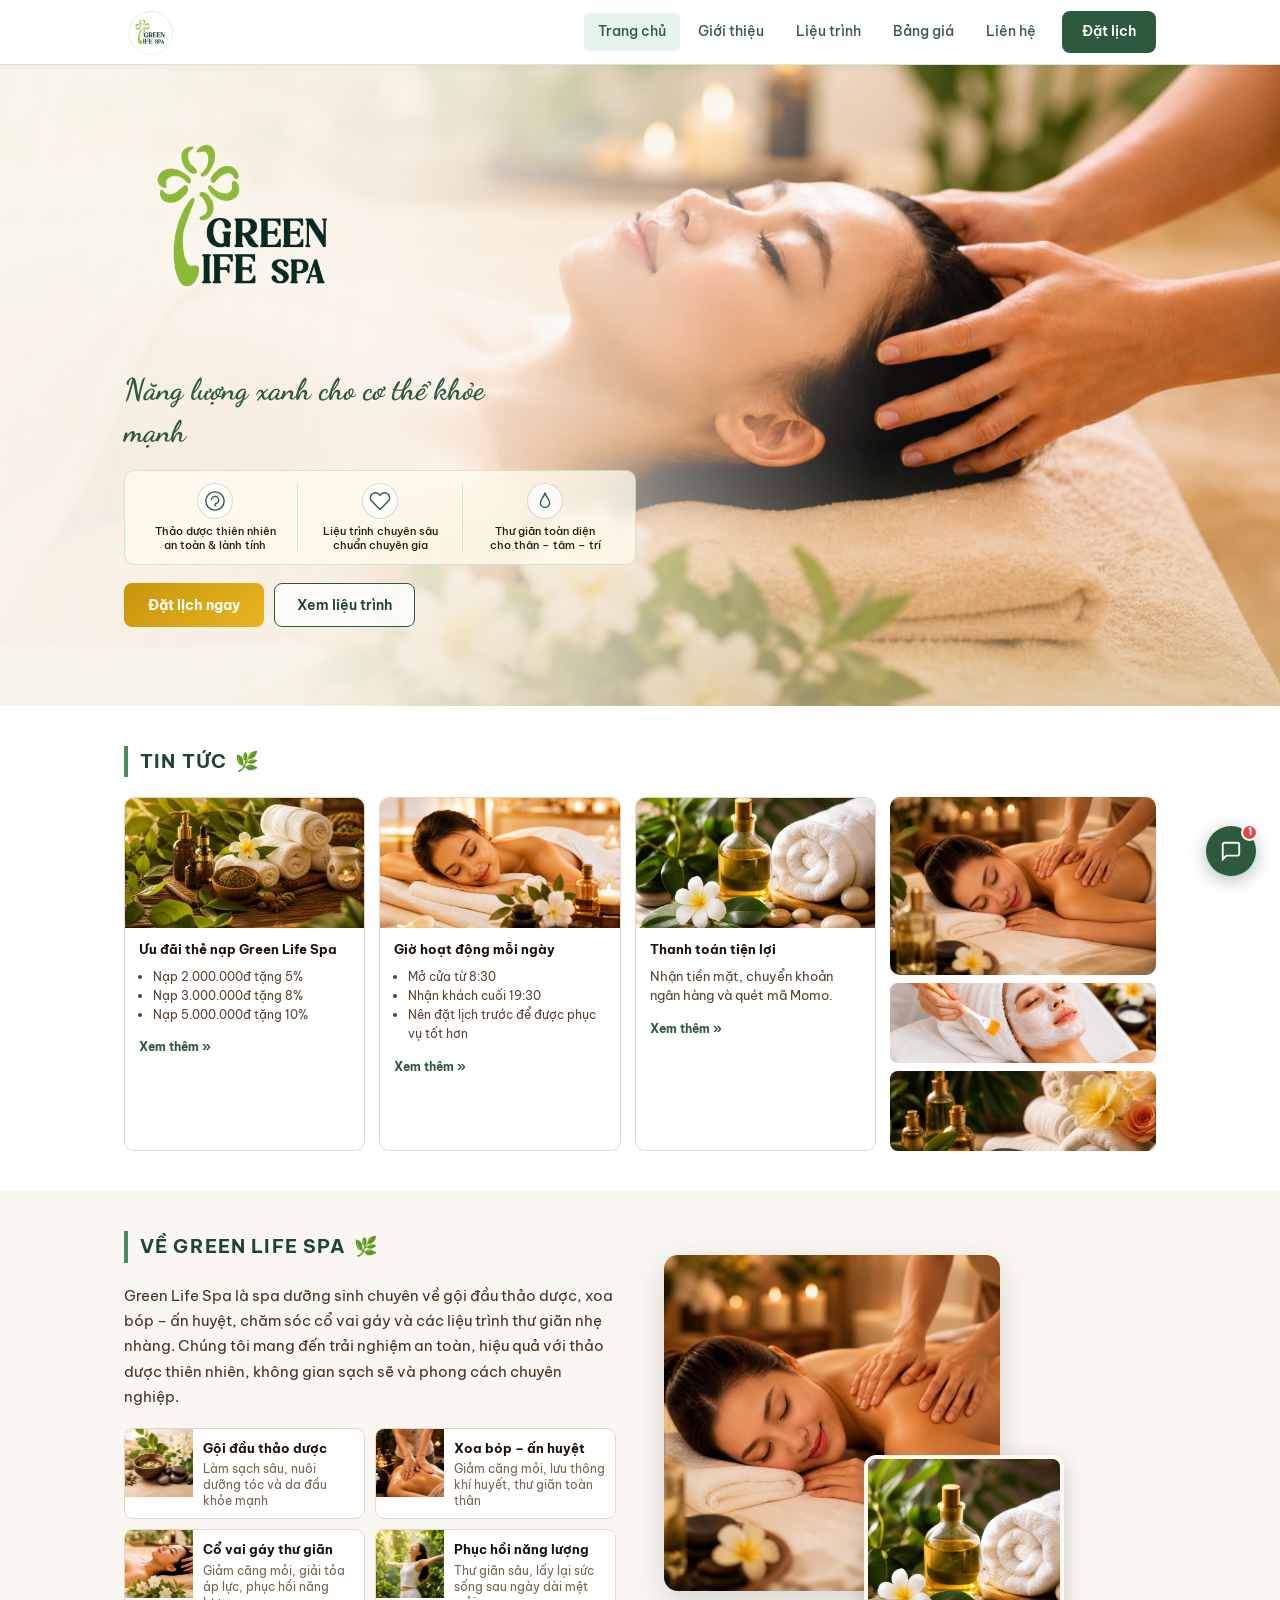
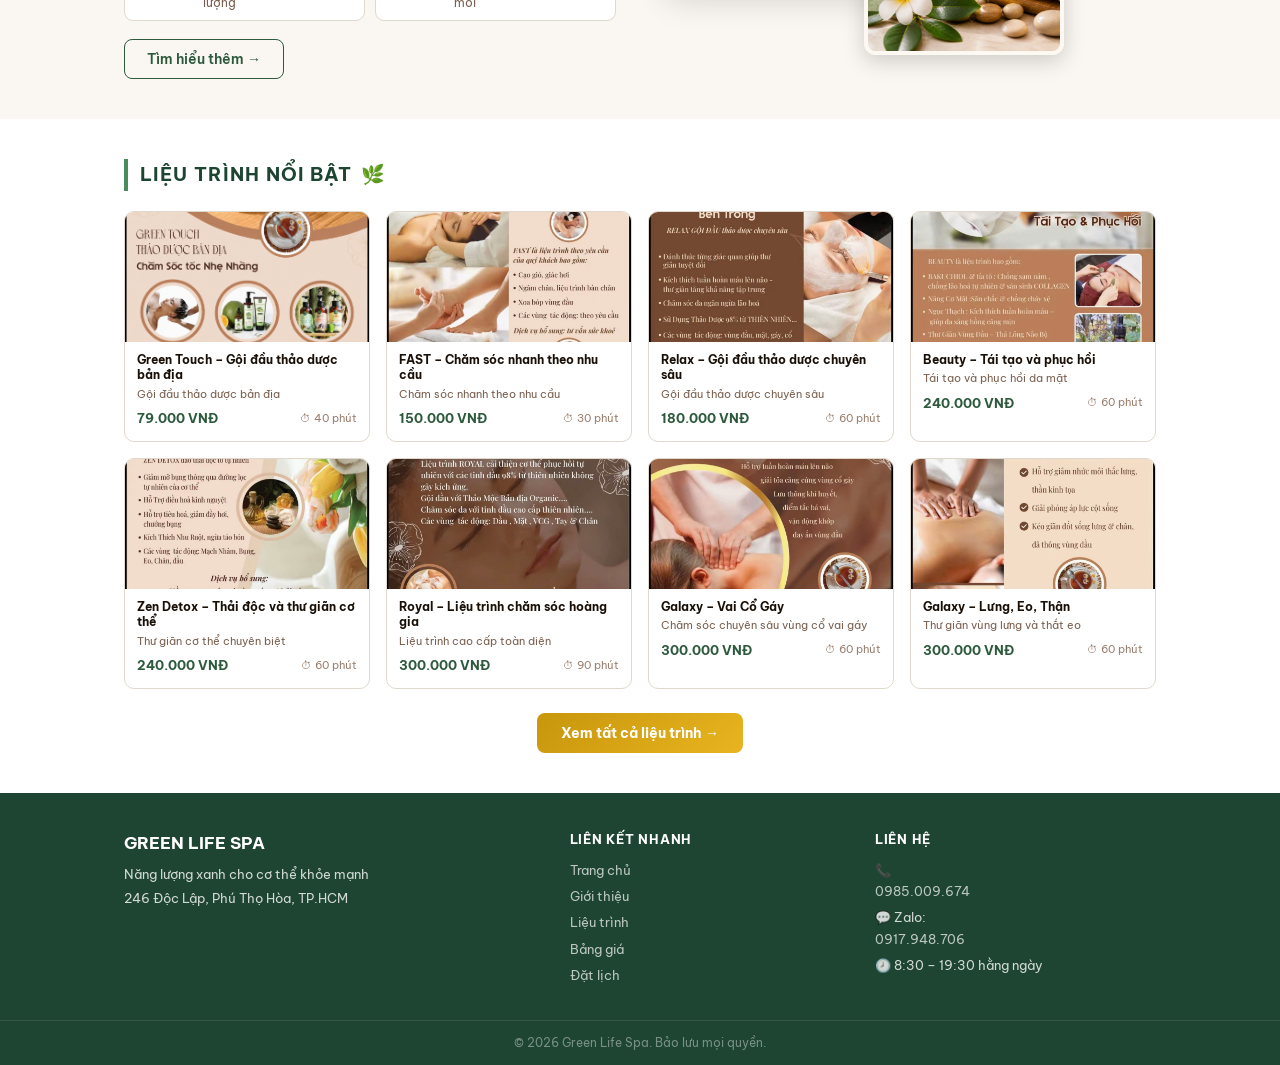
==== commit b2df2753: "Update index.html" ====
--- a/index.html
+++ b/index.html
@@ -2,13 +2,15 @@
 <html lang="vi">
 <head>
 <meta charset="UTF-8"/>
-<meta name="viewport" content="width=device-width,initial-scale=1.0"/>
+<meta name="viewport" content="width=device-width,initial-scale=1.0,viewport-fit=cover"/>
 <title>Green Life Spa | Năng lượng xanh cho cơ thể khỏe mạnh</title>
 <meta name="description" content="Green Life Spa – spa dưỡng sinh chuyên gội đầu thảo dược, xoa bóp, ấn huyệt, chăm sóc cổ vai gáy. 246 Độc Lập, Phú Thọ Hòa, TP.HCM.">
+<meta name="theme-color" content="#1e4532">
+<link rel="icon" href="assets/greenlife-logo.jpg">
 <link rel="preconnect" href="https://fonts.googleapis.com">
 <link rel="preconnect" href="https://fonts.gstatic.com" crossorigin>
 <link href="https://fonts.googleapis.com/css2?family=Be+Vietnam+Pro:ital,wght@0,300;0,400;0,500;0,600;0,700;1,400;1,500&family=Playfair+Display:ital,wght@0,600;0,700;0,800;1,600&family=Dancing+Script:wght@600;700&display=swap" rel="stylesheet">
-<link rel="stylesheet" href="style.css?v=2"/>
+<link rel="stylesheet" href="style.css?v=3"/>
 </head>
 <body>
 
@@ -18,7 +20,7 @@
     <a class="logo" href="#" onclick="navigate('home');return false;">
       <img src="assets/greenlife-logo.jpg" alt="Green Life Spa" class="logo-img">
     </a>
-    <button class="hamburger" id="hamburger" onclick="toggleMobileMenu()" aria-label="Menu">
+    <button class="hamburger" id="hamburger" onclick="toggleMobileMenu()" aria-label="Menu" aria-expanded="false" aria-controls="mainNav">
       <span></span><span></span><span></span>
     </button>
     <nav class="main-nav" id="mainNav">
--- a/style.css
+++ b/style.css
@@ -5,12 +5,25 @@
   --gold:#b8860b;--txt:#1a2e1e;--tm:#3d5a45;--mu:#6b8872;
   --bd:#d6e8da;--r:10px;--sh:0 2px 12px rgba(30,69,50,.08);
 }
-html{scroll-behavior:smooth}
+html{scroll-behavior:smooth;-webkit-text-size-adjust:100%}
+html,body{max-width:100%;overflow-x:hidden}
 body{font-family:'Be Vietnam Pro','Segoe UI',sans-serif;color:var(--txt);background:#fff;line-height:1.65}
+img{max-width:100%}
+
+/* Accessibility: viền focus nhìn thấy được khi dùng bàn phím */
+a:focus-visible,button:focus-visible,input:focus-visible,
+select:focus-visible,textarea:focus-visible{
+  outline:2px solid var(--gm);outline-offset:2px;border-radius:4px
+}
+/* Tôn trọng cài đặt giảm chuyển động của hệ điều hành */
+@media(prefers-reduced-motion:reduce){
+  html{scroll-behavior:auto}
+  *,*::before,*::after{animation-duration:.01ms!important;animation-iteration-count:1!important;transition-duration:.01ms!important}
+}
 
 /* ── HEADER ── */
 #siteHeader{position:sticky;top:0;z-index:500;background:#fff;border-bottom:.5px solid var(--bd);box-shadow:0 1px 8px rgba(0,0,0,.06)}
-.header-inner{max-width:1200px;margin:0 auto;padding:0 24px;height:64px;display:flex;align-items:center;gap:16px}
+.header-inner{position:relative;max-width:1080px;margin:0 auto;padding:0 24px;height:64px;display:flex;align-items:center;gap:16px}
 .logo{display:flex;align-items:center;text-decoration:none;flex-shrink:0}
 .logo-img{height:52px;width:auto;object-fit:contain}
 .main-nav{display:flex;align-items:center;gap:4px;margin-left:auto}
@@ -21,11 +34,19 @@
 .hamburger{display:none;flex-direction:column;gap:5px;padding:8px;border:none;background:none;cursor:pointer;margin-left:auto}
 .hamburger span{display:block;width:22px;height:2px;background:var(--txt);border-radius:2px}
 @media(max-width:820px){
-  .hamburger{display:flex}
-  .main-nav{display:none;flex-direction:column;align-items:stretch;position:absolute;top:64px;left:0;right:0;background:#fff;border-bottom:.5px solid var(--bd);padding:12px 16px 16px;box-shadow:0 4px 12px rgba(0,0,0,.08);z-index:499}
+  .hamburger{display:flex;width:44px;height:44px;align-items:center;justify-content:center}
+  .header-inner{padding:0 16px}
+  .logo-img{height:44px}
+  .main-nav{
+    display:none;flex-direction:column;align-items:stretch;
+    position:absolute;top:100%;left:0;right:0;
+    background:#fff;border-bottom:.5px solid var(--bd);
+    padding:8px 16px 16px;box-shadow:0 8px 20px rgba(0,0,0,.12);z-index:499;
+    max-height:calc(100dvh - 64px);overflow-y:auto
+  }
   .main-nav.open{display:flex}
-  .nav-link{padding:10px 12px}
-  .btn-book{margin:8px 0 0;text-align:center;display:block;padding:11px}
+  .nav-link{padding:12px;min-height:44px;display:flex;align-items:center;font-size:15px}
+  .btn-book{margin:10px 0 0;text-align:center;display:block;padding:13px;font-size:15px}
 }
 
 /* ── PAGES ── */
@@ -40,46 +61,72 @@
 
 /* BASE (mobile) */
 section.hero3{background:#faf6ee;overflow:hidden}
-.hero3-bg{position:relative;height:260px;overflow:hidden}
-.hero3-bg img.hero3-img{position:absolute;inset:0;width:100%;height:100%;object-fit:cover;object-position:left top;display:block}
+.hero3-bg{position:relative;height:clamp(200px,46vw,300px);overflow:hidden}
+.hero3-bg img.hero3-img{position:absolute;inset:0;width:100%;height:100%;object-fit:cover;object-position:60% 40%;display:block}
 .hero3-bg .hero3-overlay{display:none}
 .hero3-content{position:relative;z-index:2;background:#faf6ee}
-.hero3-inner{padding:20px 24px 28px}
+.hero3-inner{padding:20px 20px 26px}
 .hero3-logo-spacer{display:none}
-.hero3-cursive{font-family:'Dancing Script',cursive;font-size:22px;font-weight:700;color:#2d5a3d;line-height:1.45;margin:0 0 14px;white-space:nowrap}
-.hero3-feats{display:flex;gap:0;background:rgba(255,252,238,.95);border:.5px solid rgba(45,90,61,.15);border-radius:10px;padding:10px 8px;margin-bottom:14px}
-.h3f{flex:1;display:flex;flex-direction:column;align-items:center;text-align:center;gap:5px;padding:0 2px}
+.hero3-cursive{
+  font-family:'Dancing Script',cursive;font-size:clamp(19px,5.4vw,24px);
+  font-weight:700;color:#2d5a3d;line-height:1.4;margin:0 0 14px;
+  max-width:22ch
+}
+.hero3-feats{display:flex;flex-wrap:wrap;gap:0;background:rgba(255,252,238,.95);border:.5px solid rgba(45,90,61,.15);border-radius:10px;padding:10px 8px;margin-bottom:14px}
+.h3f{flex:1 1 0;min-width:0;display:flex;flex-direction:column;align-items:center;text-align:center;gap:5px;padding:0 2px}
 .h3f-icon{width:30px;height:30px;border-radius:50%;border:1.5px solid rgba(45,90,61,.2);background:rgba(255,255,255,.7);display:flex;align-items:center;justify-content:center}
-.h3f span{font-size:10px;font-weight:500;color:#2a1a08;line-height:1.3}
+.h3f span{font-size:clamp(9.5px,2.7vw,11px);font-weight:500;color:#2a1a08;line-height:1.3;overflow-wrap:anywhere}
 .h3f-divider{width:1px;align-self:stretch;background:rgba(45,90,61,.15);margin:0 4px;flex-shrink:0}
-.hero3-actions{display:flex;gap:10px}
-.hero3-actions .btn-gold,.hero3-actions .btn-outline-hero{flex:1;text-align:center}
+.hero3-actions{display:flex;flex-wrap:wrap;gap:10px}
+.hero3-actions .btn-gold,.hero3-actions .btn-outline-hero{flex:1 1 150px;text-align:center;min-height:44px}
+
+/* Máy rất hẹp (≤360px): 3 đặc điểm xếp dọc cho dễ đọc */
+@media(max-width:360px){
+  .hero3-feats{flex-direction:column;gap:10px}
+  .h3f{flex-direction:row;text-align:left;gap:10px;align-items:center}
+  .h3f span{font-size:11.5px}
+  .h3f-divider{width:auto;height:1px;align-self:stretch;margin:0}
+  .h3f br{display:none}
+}
 .hero3-infobar{background:#1e4532;display:flex;flex-direction:column}
 .h3ib{display:flex;align-items:center;gap:7px;padding:8px 16px;font-size:11.5px;color:rgba(255,255,255,.88);border-bottom:.5px solid rgba(255,255,255,.1)}
 .h3ib:last-child{border-bottom:none}
 
 /* DESKTOP */
 @media(min-width:769px){
-  section.hero3{position:relative;min-height:560px}
+  section.hero3{position:relative;min-height:clamp(480px,62vh,600px)}
   .hero3-bg{position:absolute;inset:0;height:100%}
-  .hero3-bg img.hero3-img{object-position:left top}
+  /* Ảnh giữ nguyên, chỉ đổi vùng hiển thị sang phải để chừa chỗ cho chữ bên trái */
+  .hero3-bg img.hero3-img{object-position:78% center}
   .hero3-bg .hero3-overlay{
     display:block;position:absolute;inset:0;
-    background:linear-gradient(to bottom,transparent 0%,transparent 50%,rgba(235,215,170,.35) 70%,rgba(225,205,160,.6) 85%,rgba(215,195,150,.72) 100%)
-  }
-  .hero3-content{background:transparent;min-height:560px;display:flex;align-items:flex-start}
-  .hero3-inner{padding:0 56px 52px 72px;max-width:48%;width:48%}
-  .hero3-logo-spacer{display:block;height:330px}
-  .hero3-cursive{font-size:clamp(24px,3vw,32px);text-shadow:0 0 18px rgba(255,248,225,.98),0 1px 8px rgba(255,244,212,.9);white-space:nowrap}
-  .hero3-feats{background:rgba(255,252,238,.65);backdrop-filter:blur(8px);padding:10px 14px;margin-bottom:16px}
-  .h3f{min-width:88px;padding:0 4px}
+    background:
+      linear-gradient(100deg,rgba(250,246,238,.97) 0%,rgba(250,246,238,.92) 30%,rgba(250,246,238,.55) 50%,rgba(250,246,238,.06) 68%,transparent 80%),
+      linear-gradient(to bottom,transparent 60%,rgba(225,205,160,.42) 88%,rgba(215,195,150,.6) 100%)
+  }
+  .hero3-content{
+    background:transparent;min-height:clamp(480px,62vh,600px);
+    display:flex;align-items:center;
+    max-width:1080px;margin:0 auto;width:100%
+  }
+  /* Canh mép trái trùng với .container của các mục bên dưới */
+  .hero3-inner{padding:40px 24px;max-width:min(560px,54%);width:100%}
+  .hero3-logo-spacer{display:none}
+  .hero3-cursive{font-size:clamp(22px,2.4vw,30px);max-width:20ch;margin-bottom:18px}
+  .hero3-feats{background:rgba(255,252,238,.78);backdrop-filter:blur(8px);padding:12px 14px;margin-bottom:18px}
+  .h3f{min-width:0;padding:0 4px}
   .h3f-icon{width:36px;height:36px}
   .h3f span{font-size:11px}
   .h3f-divider{margin:0 6px}
-  .hero3-actions .btn-gold,.hero3-actions .btn-outline-hero{flex:none}
-  .hero3-infobar{flex-direction:row}
-  .h3ib{border-bottom:none;border-right:.5px solid rgba(255,255,255,.1);padding:9px 24px;font-size:12.5px;flex:1;min-width:180px}
+  .hero3-actions .btn-gold,.hero3-actions .btn-outline-hero{flex:0 0 auto}
+  .hero3-infobar{flex-direction:row;flex-wrap:wrap}
+  .h3ib{border-bottom:none;border-right:.5px solid rgba(255,255,255,.1);padding:9px 24px;font-size:12.5px;flex:1 1 260px;min-width:0}
   .h3ib:last-child{border-right:none}
+}
+
+/* Màn hình rất rộng: giữ chữ trong khung đọc thoải mái */
+@media(min-width:1400px){
+  .hero3-bg img.hero3-img{object-position:70% center}
 }
 
 /* ── BUTTONS ── */
@@ -92,6 +139,12 @@
 .btn-outline{background:transparent;color:var(--gm);border:.5px solid var(--gm);border-radius:8px;padding:10px 22px;font-size:14px;font-weight:600;cursor:pointer;font-family:inherit}
 .btn-outline:hover{background:var(--gl)}
 .btn-outline-sm{display:inline-block;background:transparent;color:var(--gm);border:.5px solid var(--gm);border-radius:6px;padding:7px 14px;font-size:12.5px;font-weight:600;cursor:pointer;text-decoration:none;font-family:inherit}
+.btn-green-sm{background:var(--gm);color:#fff;border:none;border-radius:6px;padding:8px 15px;font-size:12.5px;font-weight:600;cursor:pointer;font-family:inherit}
+.btn-green-sm:hover{background:var(--g)}
+/* Vùng chạm tối thiểu 44px trên thiết bị cảm ứng */
+@media(max-width:820px){
+  .btn-gold,.btn-green,.btn-outline,.btn-outline-hero,.btn-outline-sm,.btn-green-sm{min-height:44px;padding-block:12px}
+}
 
 /* ── CONTAINER / SECTIONS ── */
 .container{max-width:1080px;margin:0 auto;padding:0 24px}
@@ -136,8 +189,8 @@
 .ab2f-txt{padding:9px 10px;display:flex;flex-direction:column;gap:3px}
 .ab2f-txt b{display:block;font-size:12.5px;font-weight:700;color:#1a1008}
 .ab2f-txt small{font-size:11.5px;color:#7a6050;line-height:1.4}
-.ab2-imgs{position:relative;height:280px}
-@media(min-width:860px){.ab2-imgs{height:380px}}
+.ab2-imgs{position:relative;height:auto;aspect-ratio:4/3;min-height:240px}
+@media(min-width:860px){.ab2-imgs{aspect-ratio:1/1;max-height:400px}}
 .ab2-main{position:absolute;top:0;left:0;width:84%;height:84%;object-fit:cover;border-radius:14px;box-shadow:0 10px 32px rgba(0,0,0,.14);display:block}
 .ab2-accent{position:absolute;bottom:0;right:0;width:50%;height:50%;object-fit:cover;border-radius:12px;box-shadow:0 6px 22px rgba(0,0,0,.18);border:4px solid #fdf8f2;display:block}
 
@@ -160,7 +213,7 @@
 /* ── PAGE BANNER – nền gradient đẹp ── */
 .page-banner{
   background:linear-gradient(135deg,#d4ead9 0%,#e8f5ee 50%,#f0f9f2 100%);
-  padding:32px 24px;
+  padding:28px 0;
   border-bottom:none;
   box-shadow:0 2px 12px rgba(45,90,61,.08)
 }
@@ -184,8 +237,8 @@
 @media(min-width:700px){.about-hero-row{grid-template-columns:1fr 1fr;gap:36px;align-items:center}}
 .about-hero-text h2{font-size:20px;font-weight:700;color:var(--g);margin-bottom:12px}
 .about-hero-text p{font-size:14px;color:#4a3020;line-height:1.75;margin-bottom:10px}
-.about-hero-imgs{position:relative;height:220px}
-@media(min-width:700px){.about-hero-imgs{height:340px}}
+.about-hero-imgs{position:relative;height:auto;aspect-ratio:4/3;min-height:210px}
+@media(min-width:700px){.about-hero-imgs{aspect-ratio:1/1;max-height:360px}}
 .ahi-main{position:absolute;top:0;left:0;width:85%;height:85%;object-fit:cover;border-radius:12px;box-shadow:0 8px 28px rgba(0,0,0,.12);display:block}
 .ahi-sub{position:absolute;bottom:0;right:0;width:48%;height:48%;object-fit:cover;border-radius:10px;box-shadow:0 6px 20px rgba(0,0,0,.15);border:3px solid #fff;display:block}
 .about-section-title{font-size:13px;font-weight:700;color:var(--gm);text-transform:uppercase;letter-spacing:.1em;margin-bottom:18px;padding-left:12px;border-left:3px solid var(--gm)}
@@ -233,6 +286,33 @@
 .pt-row.pt-head .pt-price{color:#fff}
 .pt-tag{display:inline-block;font-size:9.5px;font-weight:600;padding:1px 6px;border-radius:8px;margin-left:5px;background:var(--gl);color:var(--gm)}
 .pt-tag.gold{background:#fef3cd;color:var(--gold)}
+
+/* Bảng giá trên điện thoại: đổi sang dạng thẻ, không còn 4 cột bị bóp méo */
+@media(max-width:640px){
+  .price-wrap{border:none;border-radius:0;overflow:visible;display:grid;gap:10px}
+  .pt-row.pt-head{display:none}
+  .pt-row{
+    display:grid;
+    grid-template-columns:auto 1fr;
+    grid-template-areas:"num name" "time price";
+    align-items:start;gap:4px 10px;
+    border:.5px solid var(--bd);border-radius:var(--r);
+    padding:12px 14px;background:#fff
+  }
+  .pt-row:last-child{border-bottom:.5px solid var(--bd)}
+  .pt-num{grid-area:num;border-right:none;padding:0;min-width:22px;text-align:left;font-weight:700;color:var(--gm)}
+  .pt-name{grid-area:name;padding:0}
+  .pt-name b{font-size:14px;line-height:1.35}
+  .pt-name small{font-size:12px}
+  .pt-time{grid-area:time;padding:0;margin-top:6px;font-size:12.5px}
+  .pt-price{grid-area:price;padding:0;margin-top:6px;text-align:right;font-size:15px}
+  .price-wrap .pt-row.pt-highlight{background:#fffbf0;border-color:var(--gold)}
+}
+/* Tablet: giữ dạng bảng nhưng cho cuộn ngang khi thiếu chỗ */
+@media(min-width:641px) and (max-width:820px){
+  .price-wrap{overflow-x:auto;-webkit-overflow-scrolling:touch}
+  .price-wrap .pt-row{min-width:600px}
+}
 .price-note{display:flex;align-items:flex-start;gap:8px;margin-top:12px;font-size:12.5px;color:var(--mu);background:var(--gp);padding:11px 14px;border-radius:var(--r);border-left:3px solid var(--gm)}
 .price-note svg{flex-shrink:0;margin-top:2px;stroke:var(--gm)}
 .credit-section{margin-top:32px}
@@ -271,9 +351,15 @@
 @media(min-width:500px){.form-row-2{grid-template-columns:1fr 1fr;gap:12px}}
 .fg{display:flex;flex-direction:column;gap:5px;margin-bottom:12px}
 .fg label{font-size:12.5px;font-weight:500;color:var(--tm)}
-.fg input,.fg select,.fg textarea{border:.5px solid var(--bd);border-radius:7px;padding:9px 12px;font-size:13.5px;font-family:inherit;color:var(--txt);background:#fff;outline:none;transition:border-color .15s}
+.fg input,.fg select,.fg textarea{border:.5px solid var(--bd);border-radius:7px;padding:10px 12px;font-size:14px;font-family:inherit;color:var(--txt);background:#fff;outline:none;transition:border-color .15s;width:100%;max-width:100%}
 .fg input:focus,.fg select:focus,.fg textarea:focus{border-color:var(--gm)}
 .fg textarea{resize:vertical}
+/* QUAN TRỌNG: iOS Safari tự phóng to trang nếu ô nhập có font < 16px */
+@media(max-width:820px){
+  .fg input,.fg select,.fg textarea{font-size:16px;min-height:46px}
+  .fg textarea{min-height:auto}
+  .booking-form{padding:18px 16px}
+}
 .form-note{font-size:12px;color:var(--mu);text-align:center;margin-top:8px}
 .form-note a{color:var(--gm);text-decoration:none;font-weight:600}
 
@@ -289,7 +375,7 @@
 
 /* ── FOOTER ── */
 .footer{background:var(--g);color:rgba(255,255,255,.8);padding:36px 0 0}
-.footer-grid{display:grid;grid-template-columns:1fr;gap:24px;padding:0 24px 28px}
+.footer-grid{display:grid;grid-template-columns:1fr;gap:24px;padding-bottom:28px}
 @media(min-width:640px){.footer-grid{grid-template-columns:1.5fr 1fr 1fr}}
 .footer-brand{font-size:17px;font-weight:700;color:#fff;margin-bottom:7px}
 .footer p{font-size:13px;margin-bottom:3px}
@@ -303,8 +389,8 @@
 .toast.show{opacity:1;transform:translateX(-50%) translateY(0)}
 .modal-overlay{position:fixed;inset:0;background:rgba(0,0,0,.45);z-index:800;display:none;align-items:center;justify-content:center;padding:16px}
 .modal-overlay.open{display:flex}
-.modal-box{background:#fff;border-radius:14px;max-width:540px;width:100%;max-height:88vh;overflow-y:auto;position:relative;box-shadow:0 16px 48px rgba(0,0,0,.2)}
-.modal-close{position:absolute;top:12px;right:12px;background:var(--bd);border:none;border-radius:50%;width:28px;height:28px;cursor:pointer;font-size:14px;display:flex;align-items:center;justify-content:center;z-index:1}
+.modal-box{background:#fff;border-radius:14px;max-width:540px;width:100%;max-height:88dvh;overflow-y:auto;-webkit-overflow-scrolling:touch;position:relative;box-shadow:0 16px 48px rgba(0,0,0,.2)}
+.modal-close{position:absolute;top:10px;right:10px;background:rgba(255,255,255,.92);border:.5px solid var(--bd);border-radius:50%;width:34px;height:34px;cursor:pointer;font-size:15px;display:flex;align-items:center;justify-content:center;z-index:2}
 .modal-thumb{height:180px;border-radius:14px 14px 0 0;overflow:hidden}
 .modal-body{padding:20px 22px}
 .modal-body h2{font-size:19px;font-weight:700;margin-bottom:6px}
@@ -360,11 +446,9 @@
 .t-galaxy-legs{background:linear-gradient(135deg,#c4e0d4,#70b898)}
 .t-vip{background:linear-gradient(135deg,#e8d8c0,#c8a878)}
 
-/* ── Slogan: căn giữa theo logo ── */
+/* ── Slogan: căn thẳng hàng với logo & nút (đã bỏ hack margin-left:180px của bản ảnh ghép cũ) ── */
 @media(min-width:755px){
-  .hero3-cursive { margin-left: 180px; }
-  .hero3-feats { margin-left: 20px; }
-  .hero3-actions { margin-left: 20px; }
+  .hero3-cursive,.hero3-feats,.hero3-actions{margin-left:0}
 }
 
 /* ── Nền riêng từng trang ── */
@@ -376,17 +460,19 @@
 .hero3-logo-wm {
   display: block;
   width: 100%;
-  max-width: 260px;
+  max-width: 240px;
   height: auto;
   object-fit: contain;
-  margin-bottom: 12px;
-  mix-blend-mode: multiply;
+  margin: -12px 0 4px -14px;   /* bù khoảng trắng có sẵn quanh file PNG */
 }
 @media(min-width:769px){
-  .hero3-logo-wm { max-width: 300px; margin-bottom: 16px; }
+  .hero3-logo-wm{
+    max-width:280px;margin:-16px 0 6px -18px;
+    filter:drop-shadow(0 2px 10px rgba(255,250,235,.9));
+  }
 }
 @media(max-width:480px){
-  .hero3-logo-wm { max-width: 180px; }
+  .hero3-logo-wm { max-width: 170px; }
 }
 
 /* ── Chatbot: fix mobile ── */
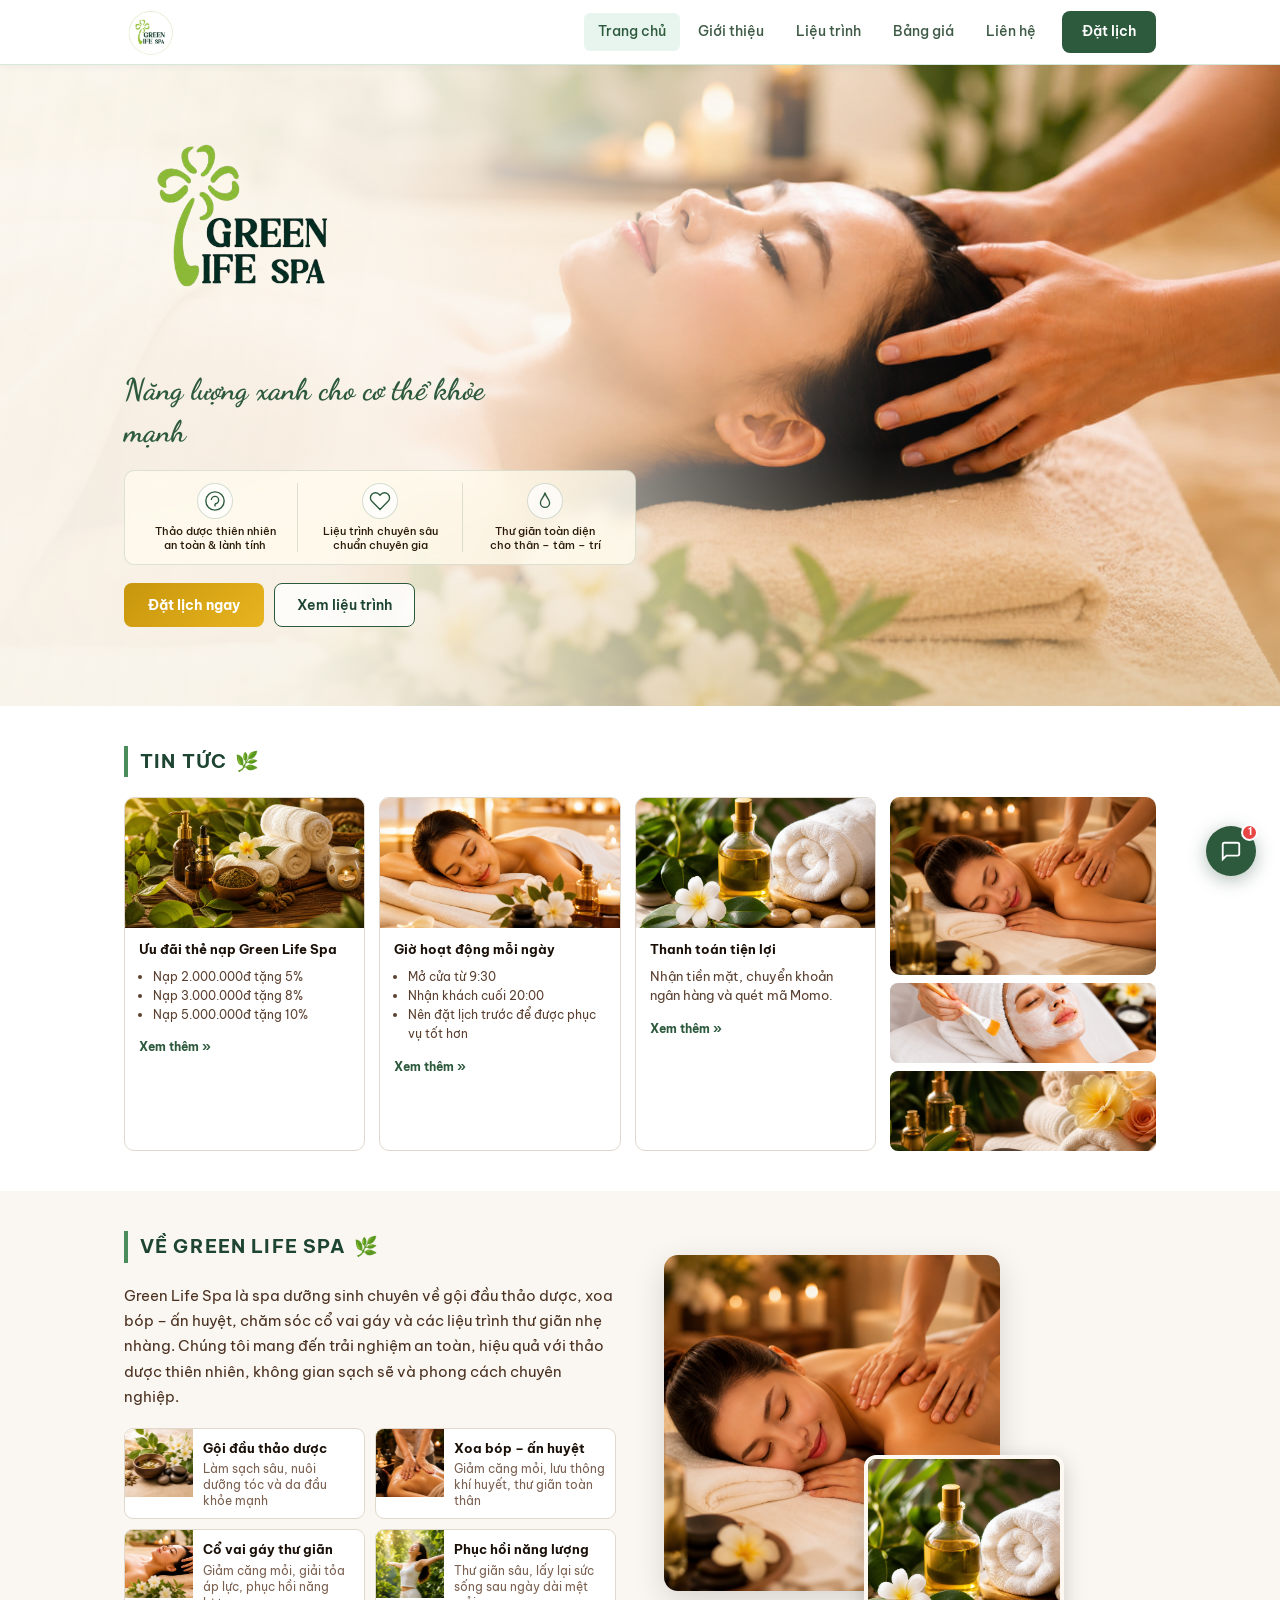
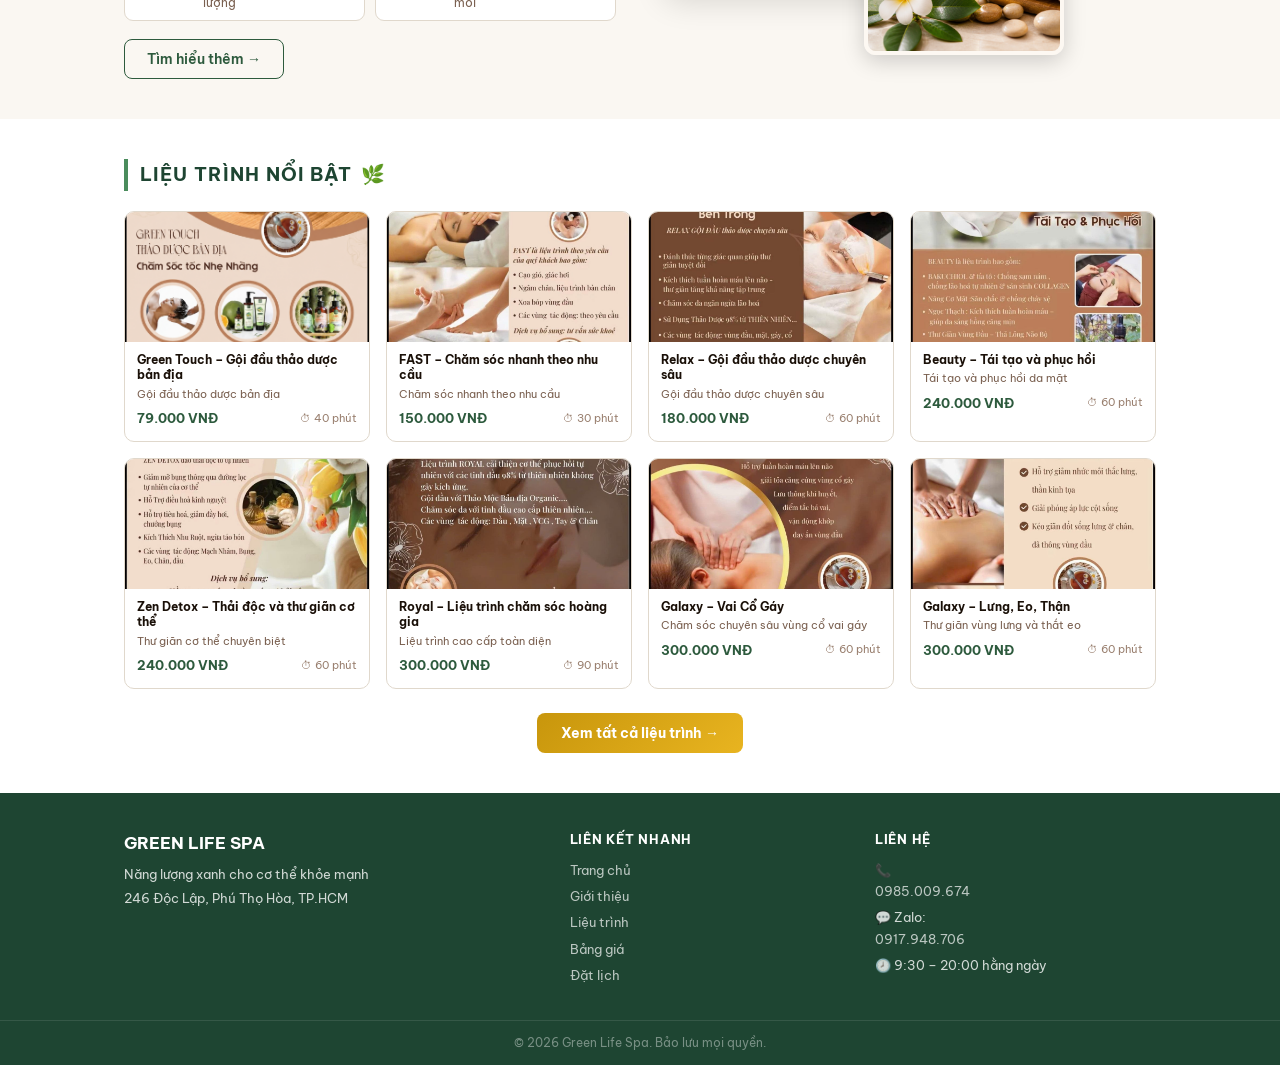
==== commit a7625736: "Update index.html" ====
--- a/index.html
+++ b/index.html
@@ -124,8 +124,8 @@
           <div class="ni-body">
             <h4>Giờ hoạt động mỗi ngày</h4>
             <ul>
-              <li>Mở cửa từ 8:30</li>
-              <li>Nhận khách cuối 19:30</li>
+              <li>Mở cửa từ 9:30</li>
+              <li>Nhận khách cuối 20:00</li>
               <li>Nên đặt lịch trước để được phục vụ tốt hơn</li>
             </ul>
             <span class="ni-more">Xem thêm »</span>
@@ -253,7 +253,7 @@
       <div>📍 246 Độc Lập, Phường Phú Thọ Hòa, TP.HCM</div>
       <div>📞 <a href="tel:0985009674">0985.009.674</a></div>
       <div>💬 Zalo: <a href="https://zalo.me/0917948706">0917.948.706</a></div>
-      <div>🕗 8:30 – 19:30 hằng ngày</div>
+      <div>🕗 9:30 – 20:00 hằng ngày</div>
     </div>
     <div class="sec-cta">
       <button class="btn-green" onclick="navigate('contact')">Đặt lịch ngay →</button>
@@ -296,8 +296,8 @@
       <div class="mi-card">
         <h4>🕗 Giờ hoạt động</h4>
         <ul>
-          <li>Mở cửa: <b>8:30</b> hằng ngày</li>
-          <li>Nhận khách cuối: <b>19:30</b></li>
+          <li>Mở cửa: <b>9:30</b> hằng ngày</li>
+          <li>Nhận khách cuối: <b>20:00</b></li>
           <li>Nên đặt lịch trước</li>
         </ul>
       </div>
@@ -358,7 +358,7 @@
           <div class="ci-item"><span>📞</span><div><b>Điện thoại</b><br><a href="tel:0985009674">0985.009.674</a></div></div>
           <div class="ci-item"><span>💬</span><div><b>Zalo</b><br><a href="https://zalo.me/0917948706">0917.948.706</a></div></div>
           <div class="ci-item"><span>📘</span><div><b>Fanpage</b><br><a href="https://facebook.com" target="_blank" rel="noopener">Green Life Spa</a></div></div>
-          <div class="ci-item"><span>🕗</span><div><b>Giờ mở cửa</b><br>8:30 – nhận khách cuối 19:30 hằng ngày</div></div>
+          <div class="ci-item"><span>🕗</span><div><b>Giờ mở cửa</b><br>9:30 – nhận khách cuối 20:00 hằng ngày</div></div>
         </div>
         <div class="map-box">
           <div class="map-pin">📍</div>
@@ -415,7 +415,7 @@
     <div><h5>Liên hệ</h5>
       <p>📞 <a href="tel:0985009674">0985.009.674</a></p>
       <p>💬 Zalo: <a href="https://zalo.me/0917948706">0917.948.706</a></p>
-      <p>🕗 8:30 – 19:30 hằng ngày</p>
+      <p>🕗 9:30 – 20:00 hằng ngày</p>
     </div>
   </div>
   <div class="footer-bottom">© 2026 Green Life Spa. Bảo lưu mọi quyền.</div>
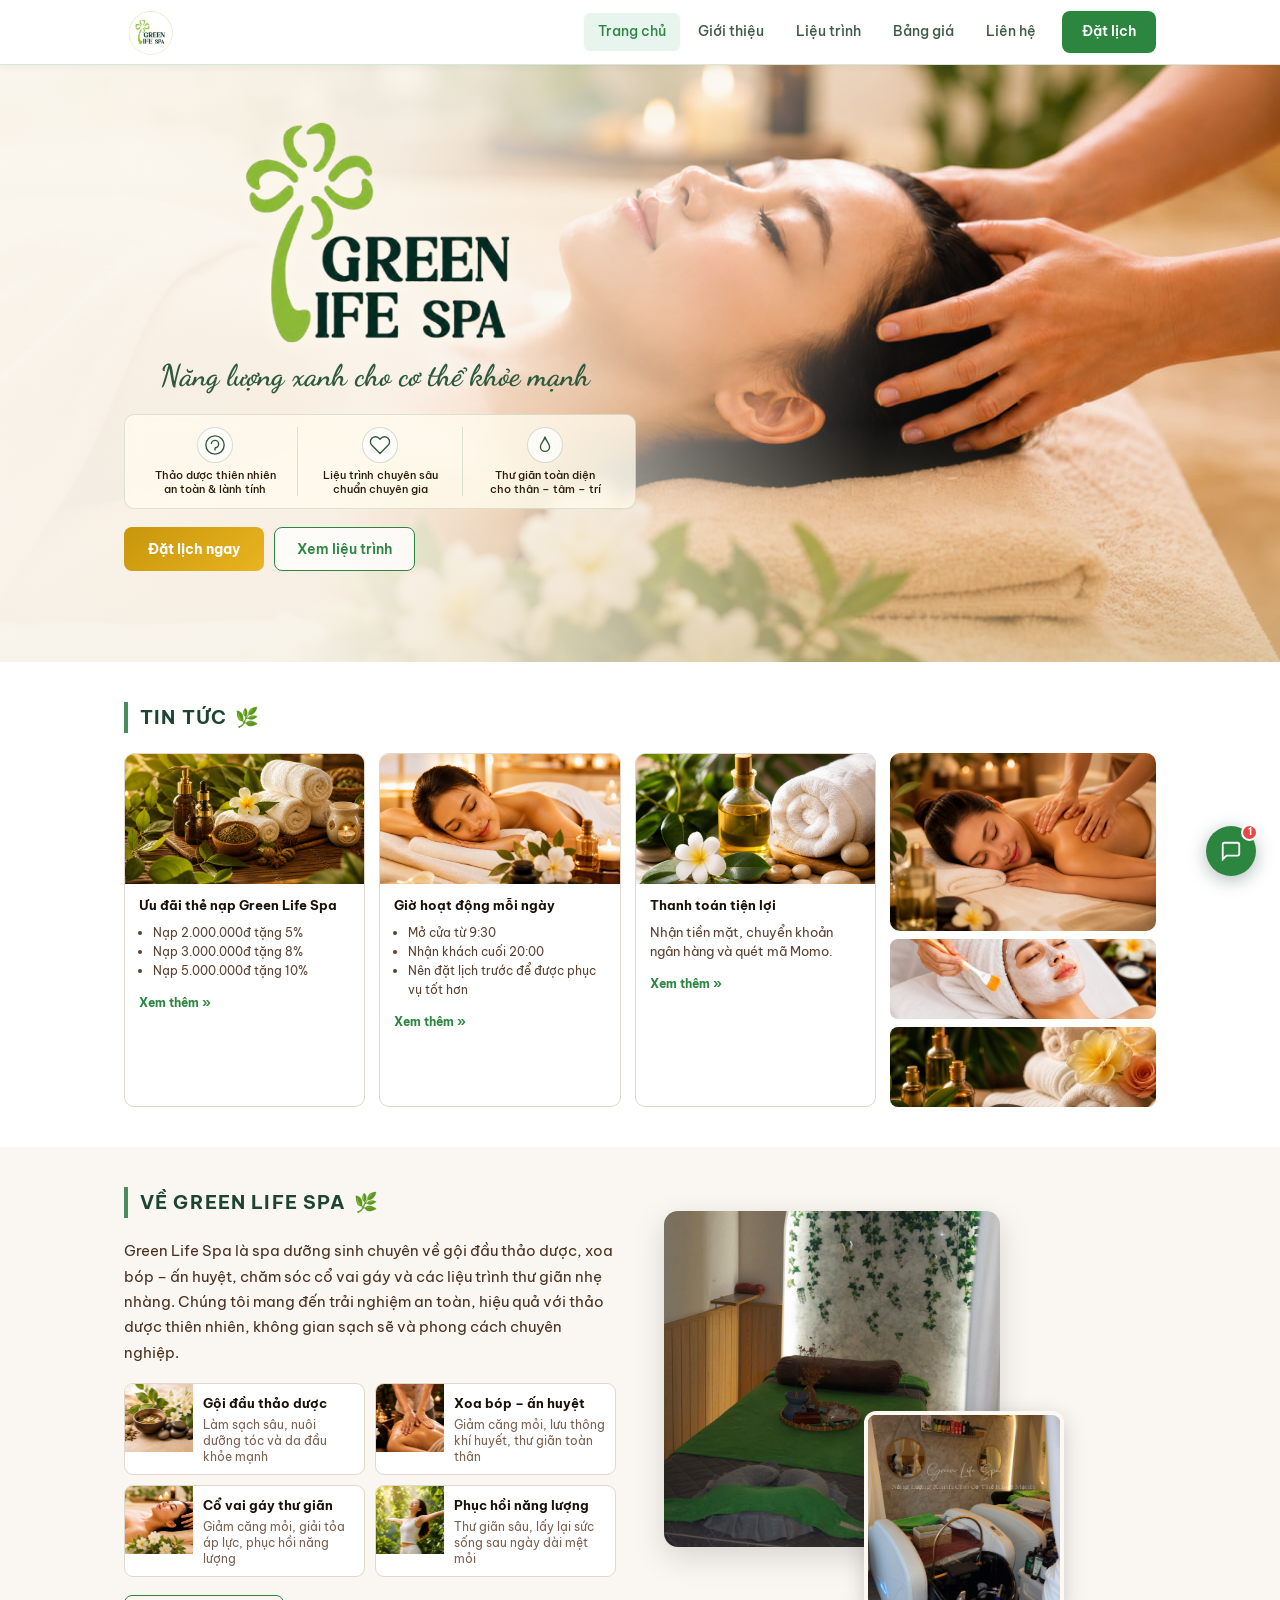
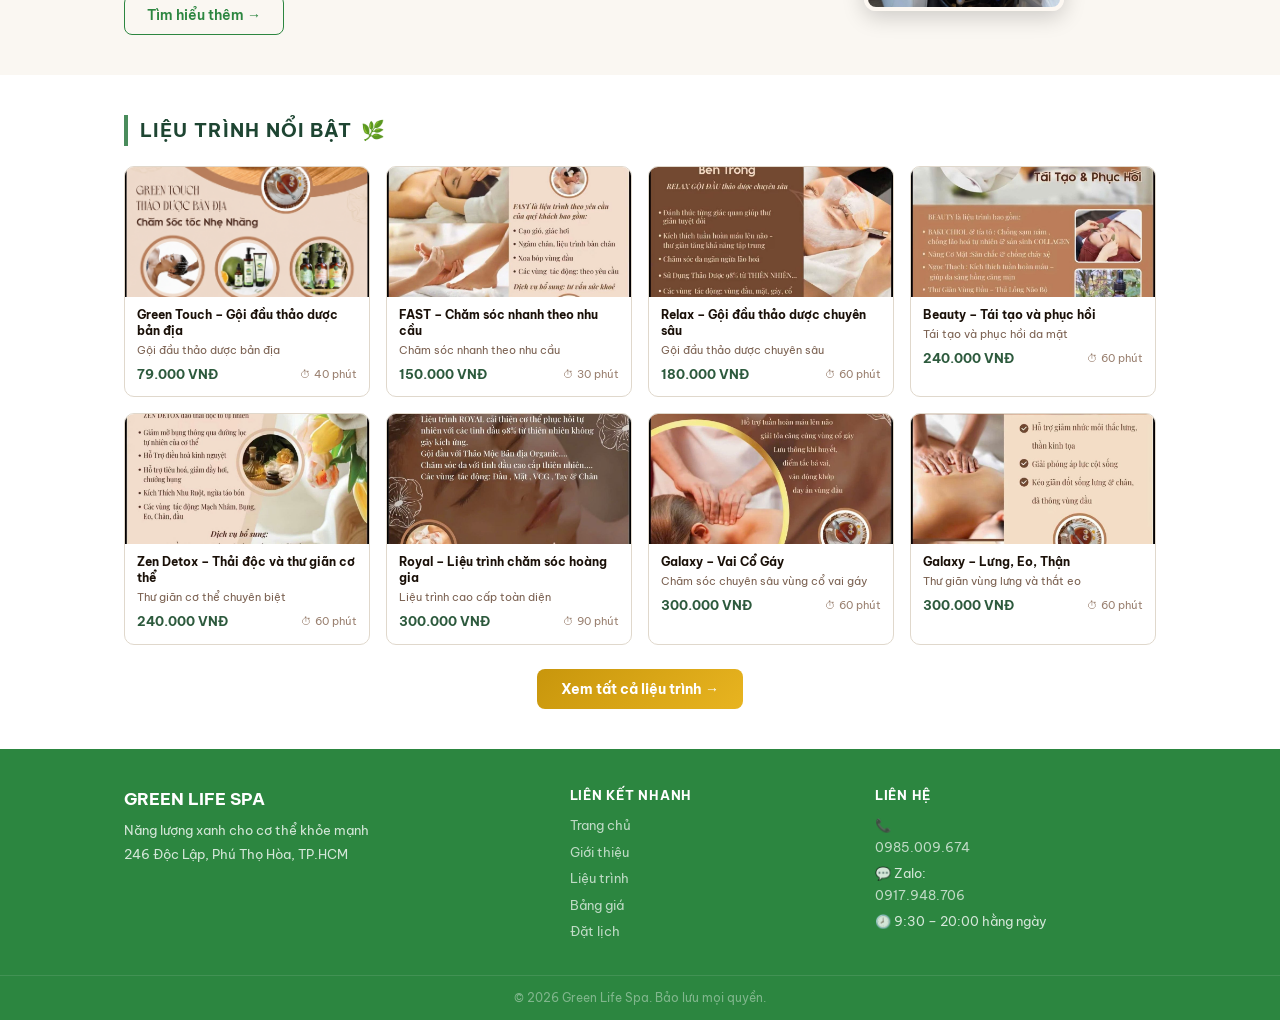
==== commit aa2d34cc: "Update intro section photos (home "Ve Green Life Spa" + About page) Add 3 new optimized photos (abou" ====
--- a/index.html
+++ b/index.html
@@ -181,8 +181,8 @@
         </div>
         <!-- Phải: ảnh chồng nhau -->
         <div class="ab2-imgs">
-          <img class="ab2-main" src="assets/spa-massage.png" alt="Liệu trình massage">
-          <img class="ab2-accent" src="assets/spa-products.png" alt="Sản phẩm thảo dược">
+          <img class="ab2-main" src="assets/about-room.jpg" alt="Phòng thư giãn Green Life Spa" style="object-position:50% 62%">
+          <img class="ab2-accent" src="assets/about-wash.jpg" alt="Khu gội đầu thảo dược Green Life Spa" style="object-position:50% 78%">
         </div>
       </div>
     </div>
@@ -222,8 +222,8 @@
         <p>Mỗi liệu trình đều được thực hiện bằng tay, kết hợp thảo dược thiên nhiên và kỹ thuật ấn huyệt truyền thống, giúp cơ thể thư giãn sâu và phục hồi năng lượng sau một ngày dài.</p>
       </div>
       <div class="about-hero-imgs">
-        <img class="ahi-main" src="assets/spa-massage.png" alt="Không gian thư giãn Green Life Spa">
-        <img class="ahi-sub"  src="assets/spa-herbal-setup.png" alt="Liệu trình thảo dược">
+        <img class="ahi-main" src="assets/about-room-2.jpg" alt="Không gian thư giãn Green Life Spa" style="object-position:50% 60%">
+        <img class="ahi-sub"  src="assets/about-wash.jpg" alt="Khu gội đầu thảo dược Green Life Spa" style="object-position:50% 78%">
       </div>
     </div>
 
--- a/style.css
+++ b/style.css
@@ -1,7 +1,7 @@
 /* GREEN LIFE SPA – style.css v2 */
 *,*::before,*::after{box-sizing:border-box;margin:0;padding:0}
 :root{
-  --g:#1e4532;--gm:#2d5a3d;--gs:#4a8c5c;--gl:#e8f5ee;--gp:#f4faf6;
+  --g:#2c8640;--gm:#2c8640;--gs:#4a8c5c;--gl:#e8f5ee;--gp:#f4faf6;
   --gold:#b8860b;--txt:#1a2e1e;--tm:#3d5a45;--mu:#6b8872;
   --bd:#d6e8da;--r:10px;--sh:0 2px 12px rgba(30,69,50,.08);
 }
@@ -69,7 +69,7 @@
 .hero3-logo-spacer{display:none}
 .hero3-cursive{
   font-family:'Dancing Script',cursive;font-size:clamp(19px,5.4vw,24px);
-  font-weight:700;color:#2d5a3d;line-height:1.4;margin:0 0 14px;
+  font-weight:700;color:#2d5a3d;line-height:1.4;margin:auto;margin-bottom: 14px;
   max-width:22ch
 }
 .hero3-feats{display:flex;flex-wrap:wrap;gap:0;background:rgba(255,252,238,.95);border:.5px solid rgba(45,90,61,.15);border-radius:10px;padding:10px 8px;margin-bottom:14px}
@@ -112,7 +112,7 @@
   /* Canh mép trái trùng với .container của các mục bên dưới */
   .hero3-inner{padding:40px 24px;max-width:min(560px,54%);width:100%}
   .hero3-logo-spacer{display:none}
-  .hero3-cursive{font-size:clamp(22px,2.4vw,30px);max-width:20ch;margin-bottom:18px}
+  .hero3-cursive{font-size:clamp(22px,2.4vw,30px);margin-bottom:18px}
   .hero3-feats{background:rgba(255,252,238,.78);backdrop-filter:blur(8px);padding:12px 14px;margin-bottom:18px}
   .h3f{min-width:0;padding:0 4px}
   .h3f-icon{width:36px;height:36px}
@@ -446,11 +446,6 @@
 .t-galaxy-legs{background:linear-gradient(135deg,#c4e0d4,#70b898)}
 .t-vip{background:linear-gradient(135deg,#e8d8c0,#c8a878)}
 
-/* ── Slogan: căn thẳng hàng với logo & nút (đã bỏ hack margin-left:180px của bản ảnh ghép cũ) ── */
-@media(min-width:755px){
-  .hero3-cursive,.hero3-feats,.hero3-actions{margin-left:0}
-}
-
 /* ── Nền riêng từng trang ── */
 #page-services .page-body{background:radial-gradient(ellipse at 80% 10%,rgba(72,140,92,.05) 0%,transparent 40%),#f8fcf9}
 #page-pricing .page-body{background:linear-gradient(180deg,#f4faf6 0%,#fff 200px)}
@@ -463,11 +458,11 @@
   max-width: 240px;
   height: auto;
   object-fit: contain;
-  margin: -12px 0 4px -14px;   /* bù khoảng trắng có sẵn quanh file PNG */
+  margin: auto;
 }
 @media(min-width:769px){
   .hero3-logo-wm{
-    max-width:280px;margin:-16px 0 6px -18px;
+    max-width:280px;margin:auto;
     filter:drop-shadow(0 2px 10px rgba(255,250,235,.9));
   }
 }
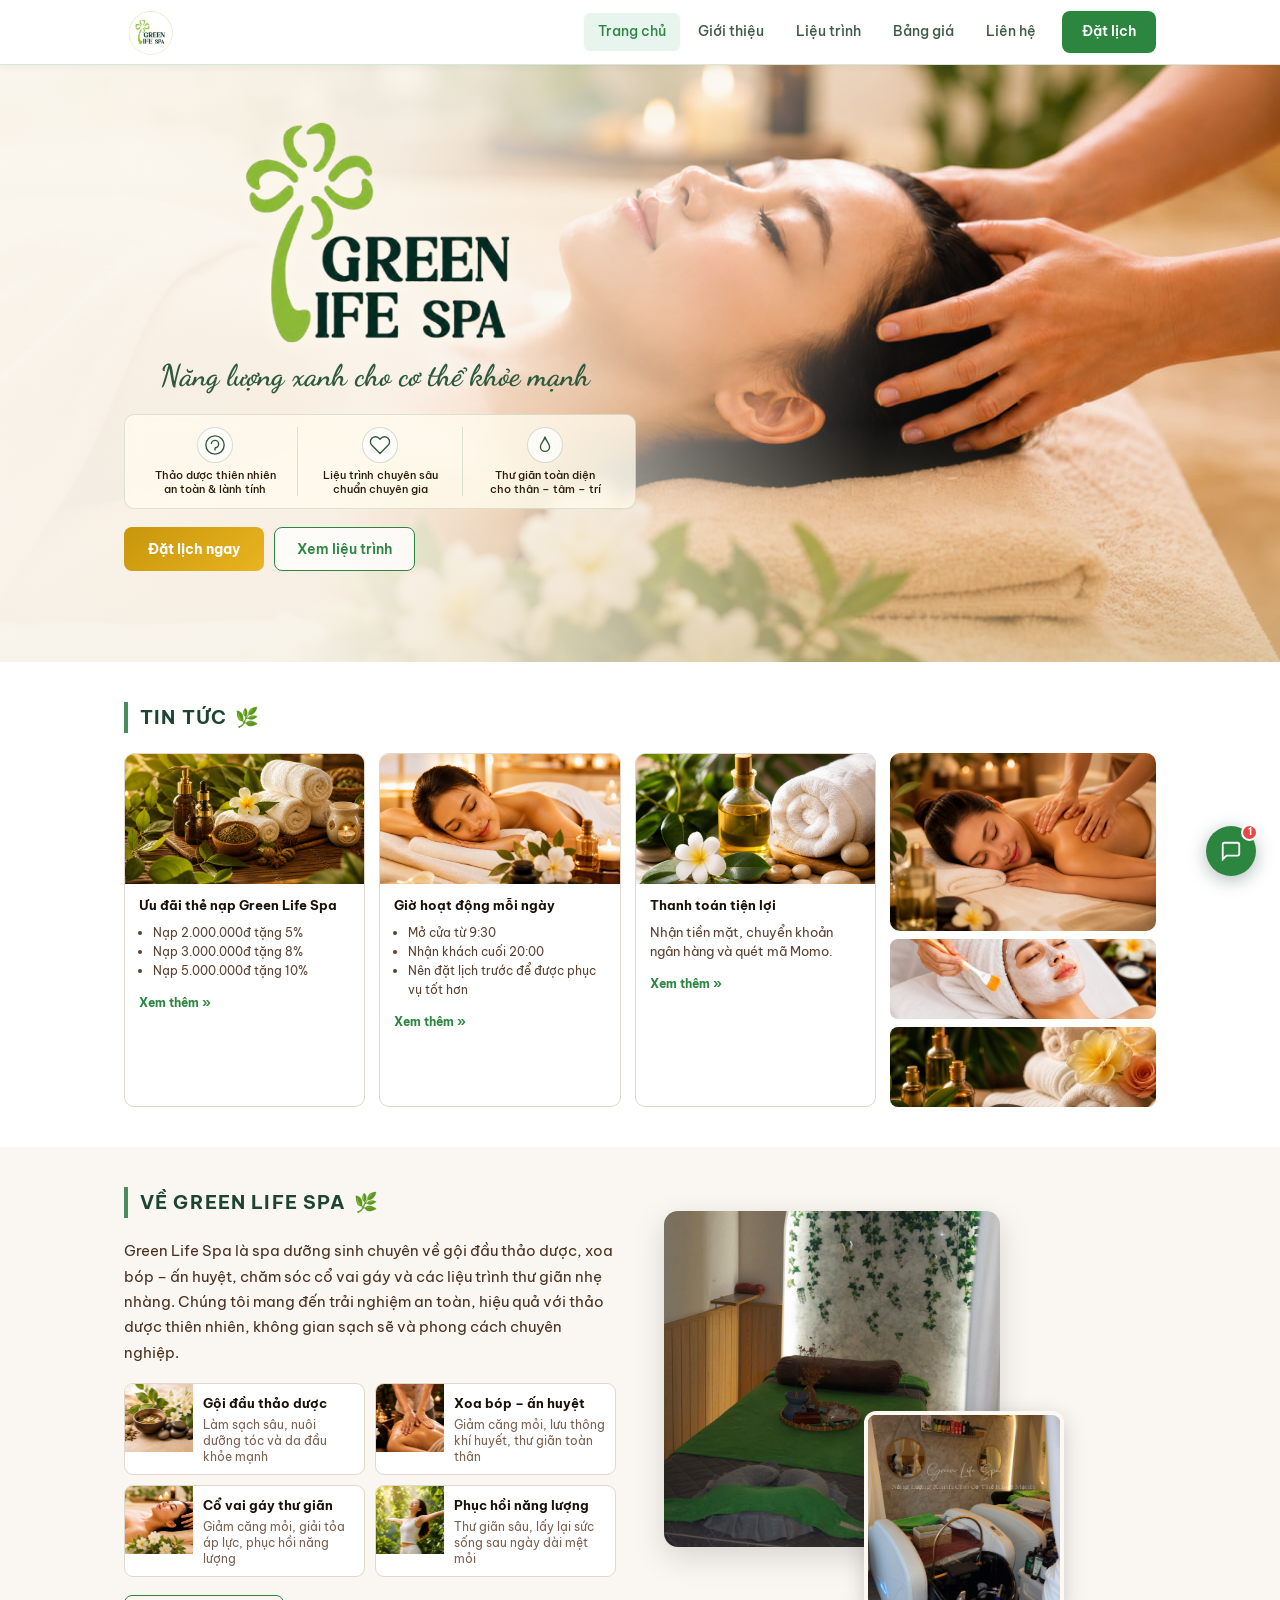
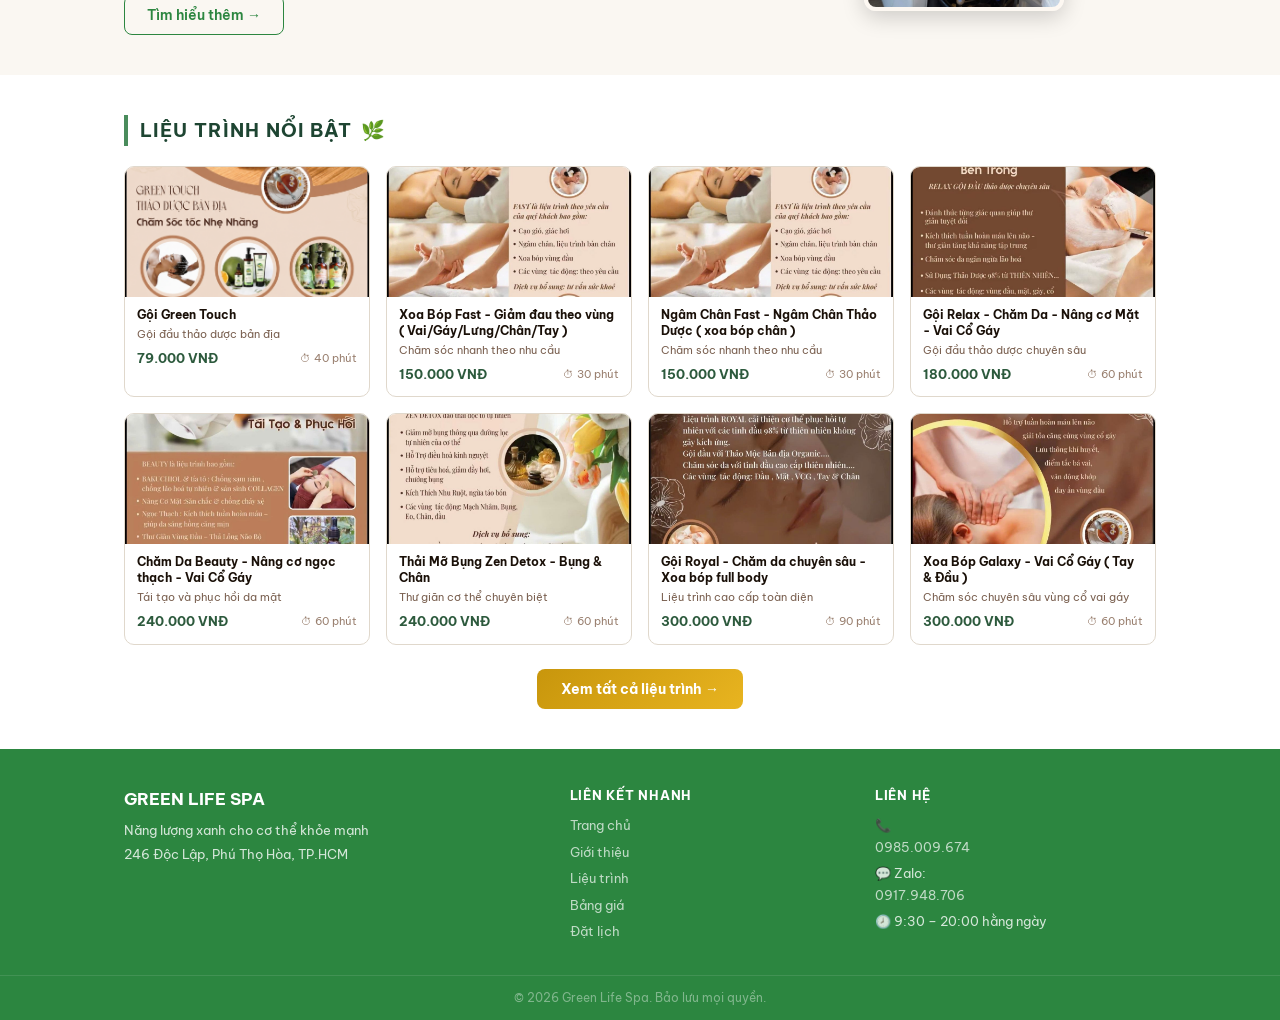
==== commit 7b46e698: "Ban va dat lich web: form dat lich, huy lich qua chat (Web) Them booking.css, booking.js (API bản ch" ====
--- a/index.html
+++ b/index.html
@@ -11,6 +11,7 @@
 <link rel="preconnect" href="https://fonts.gstatic.com" crossorigin>
 <link href="https://fonts.googleapis.com/css2?family=Be+Vietnam+Pro:ital,wght@0,300;0,400;0,500;0,600;0,700;1,400;1,500&family=Playfair+Display:ital,wght@0,600;0,700;0,800;1,600&family=Dancing+Script:wght@600;700&display=swap" rel="stylesheet">
 <link rel="stylesheet" href="style.css?v=3"/>
+<link rel="stylesheet" href="booking.css?v=1"/>
 </head>
 <body>
 
@@ -366,36 +367,27 @@
           <a href="https://maps.google.com/?q=246+Doc+Lap+Phu+Tho+Hoa+HCM" target="_blank" rel="noopener" class="btn-outline-sm">Xem trên Google Maps →</a>
         </div>
       </div>
-      <form class="booking-form" onsubmit="handleSubmit(event)">
-        <h3>Giữ lịch trước</h3>
-        <div class="form-row-2">
-          <div class="fg"><label>Họ và tên *</label><input type="text" placeholder="Tên của bạn" required></div>
-          <div class="fg"><label>Số điện thoại *</label><input type="tel" placeholder="Nhập số điện thoại" required></div>
-        </div>
-        <div class="fg"><label>Dịch vụ quan tâm</label>
-          <select>
-            <option value="">-- Chọn dịch vụ --</option>
-            <option>Green Touch – Gội đầu thảo dược bản địa (79.000 VNĐ)</option>
-            <option>FAST – Chăm sóc nhanh theo nhu cầu (150.000 VNĐ)</option>
-            <option>Relax – Gội đầu thảo dược chuyên sâu (180.000 VNĐ)</option>
-            <option>Beauty – Tái tạo và phục hồi (240.000 VNĐ)</option>
-            <option>Zen Detox – Thư giãn cơ thể (240.000 VNĐ)</option>
-            <option>Royal – Chăm sóc hoàng gia (300.000 VNĐ)</option>
-            <option>Galaxy – Vai Cổ Gáy (300.000 VNĐ)</option>
-            <option>Galaxy – Lưng, Eo, Thận (300.000 VNĐ)</option>
-            <option>Galaxy – Thông Kinh Lạc Chân &amp; Tay (300.000 VNĐ)</option>
-            <option>VIP – Chăm sóc toàn thân chuyên sâu (600.000 VNĐ)</option>
-            <option>Cần tư vấn thêm</option>
-          </select>
-        </div>
-        <div class="form-row-2">
-          <div class="fg"><label>Ngày muốn đặt</label><input type="date"></div>
-          <div class="fg"><label>Khung giờ mong muốn</label><input type="text" placeholder="Ví dụ: 15:00"></div>
-        </div>
-        <div class="fg"><label>Ghi chú</label><textarea rows="3" placeholder="Ví dụ: đau cổ vai gáy, muốn gội đầu thảo dược..."></textarea></div>
-        <button type="submit" class="btn-green full">Gửi yêu cầu đặt lịch</button>
-        <p class="form-note">Spa sẽ liên hệ xác nhận sớm nhất. Hotline: <a href="tel:0985009674">0985.009.674</a></p>
-      </form>
+      <div class="booking-form wb" id="wbRoot">
+        <h3>Đặt lịch</h3>
+        <p class="wb-loading" id="wbLoading">Đang tải dịch vụ…</p>
+        <form id="wbForm" novalidate style="display:none">
+          <div class="form-row-2">
+            <div class="fg"><label for="wbName">Họ và tên *</label><input type="text" id="wbName" autocomplete="name" placeholder="Tên của bạn" maxlength="100"></div>
+            <div class="fg"><label for="wbPhone">Số điện thoại *</label><input type="tel" id="wbPhone" autocomplete="tel" inputmode="tel" placeholder="Nhập số điện thoại" maxlength="20"></div>
+          </div>
+          <div id="wbPkgs"></div>
+          <button type="button" class="btn-outline-sm wb-addpkg" id="wbAddPkg">+ Thêm gói dịch vụ</button>
+          <div class="fg"><label for="wbDate">Ngày *</label><input type="date" id="wbDate"></div>
+          <div class="fg"><label>Giờ *</label><div class="wb-slots" id="wbSlots"><span class="wb-hint">Chọn ngày để xem giờ trống.</span></div></div>
+          <div class="wb-sum" id="wbSum"></div>
+          <input type="text" id="wbHp" name="website" class="wb-hp" tabindex="-1" autocomplete="off" aria-hidden="true">
+          <div id="wbTs"></div>
+          <div class="wb-err" id="wbErr" role="alert"></div>
+          <button type="submit" class="btn-green full" id="wbSubmit">Đặt lịch</button>
+          <p class="form-note">Lịch được ghi nhận ngay vào hệ thống của spa, thanh toán tiền mặt tại spa. Cần hỗ trợ: <a href="tel:0985009674">0985.009.674</a></p>
+        </form>
+        <div class="wb-done" id="wbDone" style="display:none" aria-live="polite"></div>
+      </div>
     </div>
   </div>
 </div>
@@ -451,7 +443,9 @@
     <button onclick="quickAsk('Mỏi cổ vai gáy nên làm gì?')">Cổ vai gáy</button>
     <button onclick="quickAsk('Có khuyến mãi gì không?')">Khuyến mãi</button>
     <button onclick="quickAsk('Tôi muốn đặt lịch')">Đặt lịch</button>
-  </div>
+    <button onclick="startCancelFlow()">Hủy lịch</button>
+  </div>
+  <div id="cwTs" class="cw-ts"></div>
   <div class="cw-input-row">
     <textarea id="cwInput" placeholder="Nhắn gì đó..." rows="1"
       onkeydown="if(event.key==='Enter'&&!event.shiftKey){event.preventDefault();sendChat();}"
@@ -462,6 +456,7 @@
   </div>
 </div>
 
-<script src="script.js"></script>
+<script src="script.js?v=3"></script>
+<script src="booking.js?v=3"></script>
 </body>
 </html>
--- a/booking.css
+++ b/booking.css
@@ -0,0 +1,49 @@
+/* Đặt lịch trực tuyến – Green Life Spa */
+.wb-loading{font-size:13.5px;color:var(--mu)}
+.wb-pkg{border:.5px solid var(--bd);border-radius:var(--r);padding:12px 12px 2px;margin-bottom:12px;background:var(--gp)}
+.wb-pkg-top{display:flex;justify-content:space-between;align-items:center;margin-bottom:8px;font-size:13.5px;color:var(--tm)}
+.wb-x{background:none;border:none;color:#b42318;font-size:12.5px;cursor:pointer;font-family:inherit;padding:6px 4px}
+.wb-adds{margin:0 0 10px;display:flex;flex-direction:column;gap:6px}
+.wb-adds-t{font-size:12.5px;color:var(--tm);font-weight:500}
+.wb-chk{display:flex;align-items:flex-start;gap:8px;font-size:13.5px;cursor:pointer;line-height:1.4}
+.wb-chk input{width:18px;height:18px;margin-top:1px;flex:none}
+.wb-addpkg{margin-bottom:14px}
+.wb-sum{font-size:13.5px;color:var(--tm);background:var(--gl);border-radius:8px;padding:10px 12px;margin:4px 0 12px}
+.wb-sum:empty{display:none}
+.wb-slots{display:grid;grid-template-columns:repeat(auto-fill,minmax(68px,1fr));gap:8px}
+.wb-slot{border:.5px solid var(--bd);background:#fff;border-radius:8px;padding:10px 0;font-size:14px;font-family:inherit;color:var(--txt);cursor:pointer;min-height:44px}
+.wb-slot:hover:not(:disabled){border-color:var(--gm)}
+.wb-slot.on{background:var(--gm);border-color:var(--gm);color:#fff;font-weight:600}
+.wb-slot:disabled{color:#a3b5a8;background:#f2f5f3;text-decoration:line-through;cursor:not-allowed}
+.wb-hint{grid-column:1/-1;font-size:13px;color:var(--mu)}
+.wb-bad{color:#b42318}
+.wb-link{background:none;border:none;color:var(--gm);text-decoration:underline;cursor:pointer;font:inherit}
+.wb-err{display:none;background:#fef3f2;border:.5px solid #fda29b;color:#b42318;border-radius:8px;padding:10px 12px;font-size:13.5px;margin-bottom:12px}
+.wb-hp{position:absolute!important;left:-9999px!important;width:1px!important;height:1px!important;opacity:0!important;pointer-events:none}
+.wb-done{text-align:center;padding:6px 0 4px}
+.wb-done-ic{font-size:40px;line-height:1.2}
+.wb-done h4{font-size:16px;margin:6px 0 14px;color:var(--g)}
+.wb-done-card{text-align:left;border:.5px solid var(--bd);border-radius:var(--r);background:var(--gp);padding:6px 14px;margin-bottom:14px}
+.wb-done-card div{display:flex;justify-content:space-between;gap:12px;padding:8px 0;border-bottom:.5px solid var(--bd);font-size:13.5px}
+.wb-done-card div:last-child{border-bottom:none}
+.wb-done-card span{color:var(--mu);flex:none}
+.wb-done-card b{text-align:right;font-weight:600}
+.wb-done-note{font-size:13px;color:var(--tm);margin-bottom:14px}
+.wb-done-note a{color:var(--gm);font-weight:600;text-decoration:none}
+@media(max-width:480px){.wb-slots{grid-template-columns:repeat(4,1fr)}}
+
+/* Thẻ dịch vụ không ảnh (vd. Xông Hơi) */
+.svc-icon-tile{display:flex;align-items:center;justify-content:center;width:100%;height:100%;min-height:100%;background:linear-gradient(135deg,var(--gl),var(--gp));font-size:42px;line-height:1}
+
+/* Nút hành động trong khung chat (luồng hủy lịch) */
+.cw-actions{display:flex;flex-wrap:wrap;gap:8px;padding:4px 12px 10px 52px;align-items:stretch}
+.cw-act{border:.5px solid var(--gm);background:#fff;color:var(--g);border-radius:999px;padding:8px 14px;min-height:38px;font:inherit;cursor:pointer;line-height:1.3;text-align:center}
+.cw-act:disabled{opacity:.45;cursor:default}
+.cw-ts{height:0;overflow:hidden;margin:0;padding:0}
+.pt-addon-head{padding:14px 12px 6px;font-size:13.5px;font-weight:600;color:var(--tm)}
+.pt-addon{cursor:default!important}
+.pt-addon .pt-name small{display:none}
+@media(max-width:480px){
+  .cw-actions{padding-left:12px}
+  .cw-act{flex:1 1 100%}
+}
